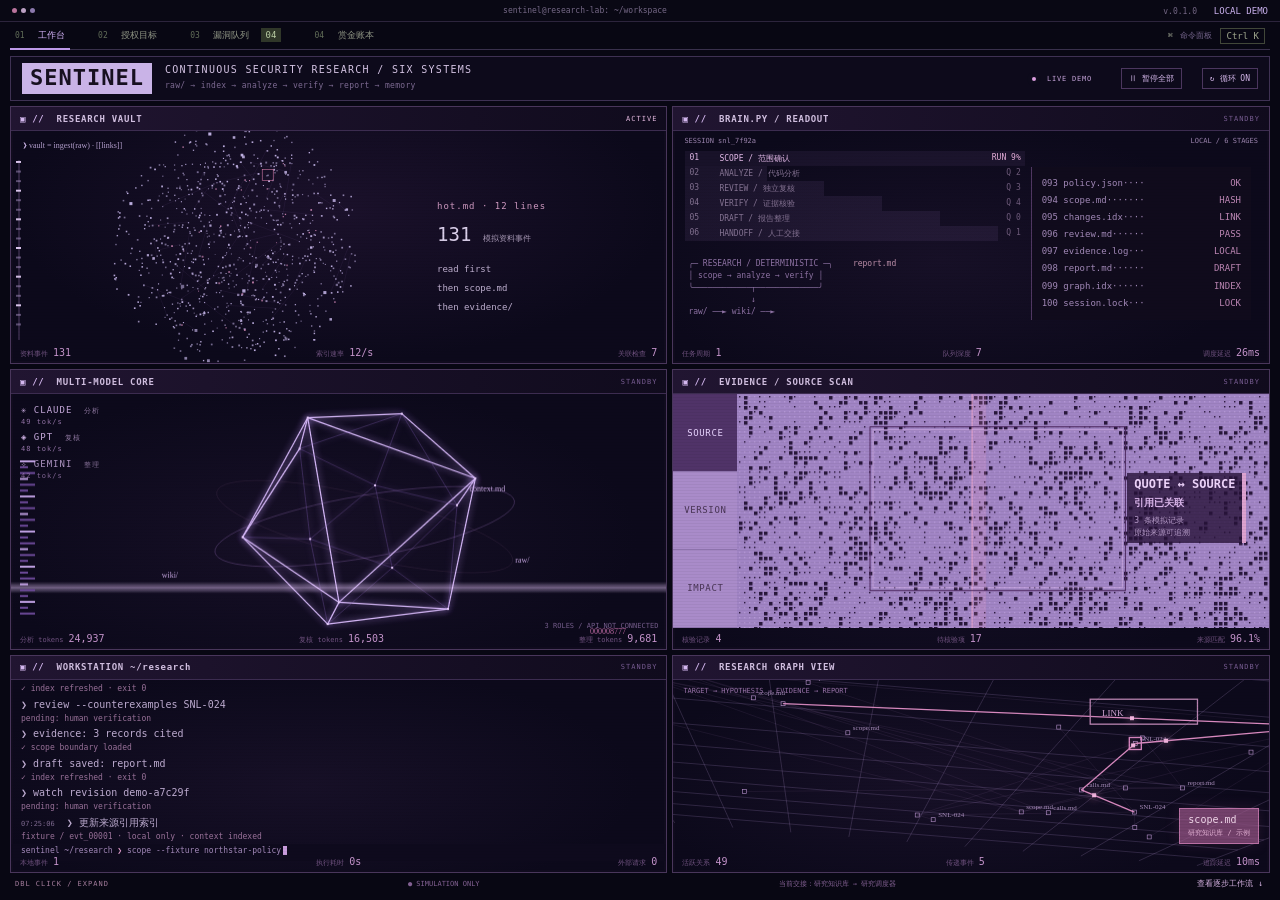
==== index.html @ 07c40bb2 "Rebuild terminal as a compact full-screen six-window reference composition" ====
<!doctype html>
<html lang="zh-CN">
<head><meta charset="UTF-8"><meta name="viewport" content="width=device-width,initial-scale=1"><meta name="theme-color" content="#151613"><title>SENTINEL / 安全研究终端</title><link rel="stylesheet" href="style.css"><link rel="stylesheet" href="workflow.css"><link rel="stylesheet" href="modules.css"><link rel="stylesheet" href="live.css"><link rel="stylesheet" href="pro.css"></head>
<body>
<header class="windowbar"><div class="windowdots"><i></i><i></i><i></i></div><span>sentinel@research-lab: ~/workspace</span><span class="version">v.0.1.0 <b>LOCAL DEMO</b></span></header>
<div class="shell">
<header class="brandbar"><a class="brand" href="#overview"><svg viewBox="0 0 32 36" aria-hidden="true"><path d="M16 2 29 8v10c0 8-13 16-13 16S3 26 3 18V8Z"/><path d="m10 18 4 4 8-10"/></svg>SENTINEL<span>/</span><small>SECURITY RESEARCH TERMINAL</small></a><div class="topstatus"><span class="dot"></span> SYSTEM NOMINAL <span class="muted">/</span> <time id="clock">00:00:00 UTC</time></div></header>
<nav class="nav"><div class="navlinks"><button class="active" data-view="overview"><span>01</span> 工作台</button><button data-view="targets"><span>02</span> 授权目标</button><button data-view="findings"><span>03</span> 漏洞队列 <b>04</b></button><button data-view="bounties"><span>04</span> 赏金账本</button></div><button id="commandToggle" class="shortcut">⌘ <span>命令面板</span> <kbd>Ctrl K</kbd></button></nav>
<main>
<section class="intro"><div><div class="eyebrow"><span class="dot"></span> AUTONOMOUS RESEARCH / HUMAN VERIFIED</div><h1 id="viewTitle">让每一次发现，<span>都有证据。</span><span class="cursor">▍</span></h1><p id="viewSubtitle">多模型并行研究 · 持续监测授权资产 · 从安全线索到有效报告</p></div><button class="primary" id="newTask">＋ 新建研究任务</button></section>
<div class="demoline"><span>◈ SANDBOX</span> 当前为交互演示 · 所有目标、漏洞、模型连接及收益均为模拟数据<span class="right">NO LIVE SCANNING</span></div>
<section class="stats"><article><label>授权监测目标 <span>↗</span></label><div>06<small> TARGETS</small></div><p><i class="dot"></i> 4 个研究中 / 2 个待处理</p></article><article><label>模型协作节点 <span>⌘</span></label><div>03<small> AGENTS</small></div><p>分析 → 独立复核 → 证据整理</p></article><article><label>待复核线索 <span>⌕</span></label><div id="findingStat">04<small> FINDINGS</small></div><p><span class="amber">02 高优先级</span> / 待人工验证</p></article><article><label>演示账本 · 已到账 <span>＄</span></label><div>$8,450<small> USD</small></div><p>模拟数据 / 非收益承诺</p></article></section>
<div id="overviewView">
<section class="workspace">
<article class="terminal panel"><div class="panelhead"><h2><span class="dot"></span> 研究事件流 <small>RESEARCH STREAM</small></h2><div class="tools"><button id="clearLog" title="清空日志">清空</button><button id="pauseLog" aria-pressed="false">Ⅱ 暂停</button></div></div>
<div class="terminalmeta"><span>session <b>snl_7f92a</b></span><span id="streamState">● LIVE SIMULATION</span><span class="terminalcount">6 targets / 3 agents</span></div>
<div class="logs" id="logs" role="log" aria-live="off" aria-label="模拟研究日志"></div>
<form id="commandForm" class="commandline"><label for="command"><span>sentinel</span> ~/research <b>❯</b></label><input id="command" autocomplete="off" spellcheck="false" placeholder="输入 help 查看命令…"><button aria-label="执行命令">↵</button></form>
<div class="terminalfooter"><span><i class="dot"></i> SANDBOX CONNECTED</span><span id="eventCount">0 events</span><span>utf-8</span><span>bash</span></div></article>
<aside class="notes"><div class="asideheading">MARGIN NOTES <span>模型协作 / 旁注</span></div>
<article class="agent mint"><div class="agenthead"><span>01 / ANALYST</span><span class="badge">DEMO</span></div><h3><i class="agenticon">✳</i> Claude <small>代码分析</small></h3><p>梳理代码变更与调用关系，为每条研究假设关联具体证据。</p><div class="agenttask"><span class="dot"></span> reviewing / custody-service</div><div class="progress"><i style="width:72%"></i></div><footer><span>上下文 24.8k</span><span>72%</span></footer></article>
<article class="agent violet"><div class="agenthead"><span>02 / REVIEWER</span><span class="badge">DEMO</span></div><h3><i class="agenticon">◈</i> GPT <small>独立复核</small></h3><p>检查假设中的反例、必要前提和权限边界，筛除不成立的线索。</p><div class="agenttask">↳ verifying / SNL-024</div><div class="progress"><i style="width:46%"></i></div><footer><span>独立审阅中</span><span>46%</span></footer></article>
<article class="agent ambercard"><div class="agenthead"><span>03 / EVIDENCE</span><span class="badge">DEMO</span></div><h3><i class="agenticon">✧</i> Gemini <small>证据整理</small></h3><p>核对引用与复现记录，整理报告草稿，等待研究员确认。</p><div class="agenttask">↳ drafting / SNL-021</div><div class="progress"><i style="width:89%"></i></div><footer><span>3 条证据已关联</span><span>89%</span></footer></article>
<div class="human"><span>◎</span><div>最后一环，交给人。<p>人工确认影响与复现后，再提交报告。</p></div></div></aside></section>
<section class="panel findingspanel"><div class="panelhead"><h2><span class="square"></span> 待复核线索 <small>FINDINGS QUEUE</small></h2><button class="textbutton" id="allFindings">查看全部 ↗</button></div><div class="tablewrap" id="overviewTable"></div></section>
</div>
<section id="targetsView" class="alternate" hidden><div class="sectionheading"><h2>授权目标清单</h2><span>示例资产 · .example 保留域名</span></div><div class="targetgrid" id="targetGrid"></div></section>
<section id="findingsView" class="alternate panel" hidden><div class="panelhead"><h2>漏洞复核队列</h2><div class="filters"><button class="selected" data-filter="all">全部</button><button data-filter="HIGH">高优先级</button><button data-filter="MEDIUM">中优先级</button></div></div><div class="tablewrap" id="fullTable"></div></section>
<section id="bountiesView" class="alternate panel" hidden><div class="panelhead"><h2>赏金账本 <small>SIMULATED LEDGER</small></h2><button id="exportLedger">↓ 导出 CSV</button></div><div class="ledgerintro"><span class="muted">演示已到账</span><strong>$8,450.00 <small>USD</small></strong><p>展示报告到结算的跟踪流程，金额均为模拟。</p></div><div class="tablewrap"><table><thead><tr><th>报告</th><th>示例项目</th><th>状态</th><th>模拟金额</th><th>日期</th></tr></thead><tbody><tr><td>SNL-018</td><td>Northstar Exchange</td><td class="minttext">已到账</td><td>$5,000</td><td>2026-10-28</td></tr><tr><td>SNL-015</td><td>Orbit Custody</td><td class="minttext">已到账</td><td>$3,000</td><td>2026-10-24</td></tr><tr><td>SNL-009</td><td>Helix Markets</td><td class="minttext">已到账</td><td>$450</td><td>2026-10-18</td></tr><tr><td>SNL-021</td><td>Northstar Exchange</td><td class="amber">等待审核</td><td>未定</td><td>2026-11-02</td></tr></tbody></table></div></section>
<footer class="pagefooter"><span>SENTINEL <b>/</b> RESEARCH BEFORE REPORT.</span><span>证据驱动 · 授权优先 · 人工复核 <span class="minttext">■</span></span></footer>
</main></div>
<dialog id="taskDialog"><form id="taskForm"><div class="dialoghead"><span>＋ NEW RESEARCH SESSION</span><button type="button" data-close="taskDialog" aria-label="关闭">×</button></div><h2>新建研究任务<span class="minttext">_</span></h2><p>创建一条本地模拟研究任务。</p><label>任务名称<input name="taskName" required maxlength="80" placeholder="例如：新版本代码变更复核"></label><label>示例授权目标<select name="target"><option>Northstar / api.northstar.example</option><option>Orbit / custody.orbit.example</option><option>Helix / sdk.helix.example</option></select></label><fieldset><legend>协作节点</legend><label><input type="checkbox" checked disabled> Claude / 分析</label><label><input type="checkbox" checked disabled> GPT / 复核</label><label><input type="checkbox" checked disabled> Gemini / 证据</label></fieldset><button class="primary" type="submit">创建演示任务 →</button></form></dialog>
<dialog id="detailDialog"><div class="dialoghead"><span id="detailId"></span><button data-close="detailDialog" aria-label="关闭">×</button></div><div id="detailContent"></div><div class="dialogactions"><button id="exportReport">↓ 导出报告草稿</button><button id="reviewFinding" class="primary">标记已复核</button></div></dialog>
<dialog id="palette"><div class="dialoghead"><span>COMMAND PALETTE</span><button data-close="palette" aria-label="关闭">×</button></div><h2>下一步做什么？</h2><button data-action="task">＋ 新建模拟研究任务 <kbd>N</kbd></button><button data-action="targets">⌕ 查看授权目标</button><button data-action="findings">◈ 打开漏洞队列</button><button data-action="pause">Ⅱ 暂停 / 继续事件流</button><button data-action="export">↓ 导出演示日志</button></dialog>
<div id="toast" role="status"></div><script src="app.js"></script><script src="workflow.js"></script><script src="modules.js"></script><script src="live.js"></script><script src="pro.js"></script>
</body></html>
---- style.css ----
:root{--bg:#151613;--panel:#191a17;--line:#34372f;--muted:#818778;--text:#d5d8c9;--green:#9fddba;--violet:#b9aceb;--amber:#d7bd75;--red:#dd8e91}*{box-sizing:border-box}body{margin:0;background:var(--bg);color:var(--text);font:12px Consolas,'Cascadia Code','Microsoft YaHei',monospace}button,input,select{font:inherit}button,a,input,select{ -webkit-tap-highlight-color:transparent}button{color:inherit;background:transparent;border:1px solid var(--line);cursor:pointer;padding:7px 12px;transition:background .16s,border-color .16s}button:hover{background:#2b3027;border-color:#75836e}button:focus-visible,a:focus-visible,input:focus-visible,select:focus-visible{outline:2px solid var(--green);outline-offset:3px}button:disabled{cursor:default;opacity:.5}a{color:inherit;text-decoration:none}.windowbar{height:32px;border-bottom:1px solid #34332c;background:#1e1d19;display:flex;align-items:center;justify-content:space-between;padding:0 20px;color:#96998b;font-size:10px}.windowdots{display:flex;gap:6px;width:140px}.windowdots i{width:8px;height:8px;border-radius:50%;background:#cf8474}.windowdots i:nth-child(2){background:#c7b778}.windowdots i:nth-child(3){background:#98bc8c}.version{width:200px;text-align:right}.version b{font-size:9px;margin-left:12px;color:var(--green);font-weight:400}.shell{max-width:1550px;margin:auto;padding:0 38px}.brandbar{height:87px;display:flex;justify-content:space-between;align-items:center}.brand{display:flex;align-items:center;gap:11px;font-size:23px;letter-spacing:2px;font-weight:600}.brand svg{width:27px;height:31px;fill:none;stroke:var(--green);stroke-width:1.6}.brand>span{font-weight:400;color:#555e4e;margin:0 4px}.brand small{font-size:9px;letter-spacing:1.4px;font-weight:400;color:var(--muted)}.topstatus{display:flex;align-items:center;gap:9px;font-size:10px;color:#abb59e}.muted{color:var(--muted)}.dot{display:inline-block;width:5px;height:5px;border-radius:50%;background:var(--green);flex-shrink:0;box-shadow:0 0 7px #9fddba25}.nav{height:49px;border-top:1px solid var(--line);border-bottom:1px solid var(--line);display:flex;justify-content:space-between}.navlinks{display:flex;gap:26px}.nav button{border:0;padding:0 5px;font-size:11px;color:#919786;position:relative}.nav button.active{color:var(--green)}.nav button.active:after{content:'';position:absolute;height:2px;background:var(--green);bottom:-1px;left:0;right:0}.nav button span:first-child{font-size:10px;margin-right:8px;color:#626e59}.nav button b{font-size:9px;background:#303729;padding:2px 5px;margin-left:6px;font-weight:400;color:#bbcfa5}.shortcut{display:flex;align-items:center;gap:8px}.shortcut span{color:var(--muted)!important;margin:0!important}kbd{border:1px solid #414739;font-size:9px;padding:2px 5px;color:#a0a88e;font-weight:400}main{padding-top:30px}.intro{display:flex;align-items:center;justify-content:space-between;gap:20px;padding-bottom:26px}.eyebrow{color:#929e83;font-size:9px;letter-spacing:1.7px;display:flex;align-items:center;gap:7px}h1{font-family:'Microsoft YaHei','Segoe UI',sans-serif;font-size:29px;letter-spacing:1px;line-height:1.4;margin:13px 0 10px;font-weight:500}h1>span:not(.cursor){color:var(--green)}.cursor{font:26px monospace;color:var(--green);margin-left:7px;animation:blink 1.4s step-end infinite}.intro p{font-size:11px;color:#969c8b;margin:0;letter-spacing:.4px}.primary{background:var(--green);border-color:var(--green);color:#16291d;font-weight:600;padding:10px 15px}.primary:hover{background:#c1f2d1;border-color:#c1f2d1}.demoline{border:1px solid #383d30;background:#1c2019;color:#909981;padding:9px 12px;font-size:10px;display:flex;gap:13px;align-items:center}.demoline>span:first-child{color:var(--green);font-size:9px;white-space:nowrap}.right{margin-left:auto;color:#65735d;font-size:9px}.stats{display:grid;grid-template-columns:repeat(4,1fr);border:1px solid var(--line);margin:18px 0 23px}.stats article{padding:17px 21px;border-right:1px solid var(--line)}.stats article:last-child{border-right:0}.stats label{color:#a0a690;font-size:11px;display:flex;justify-content:space-between}.stats label span{color:#67745b}.stats article>div{font-size:31px;font-weight:400;margin:13px 0 9px;letter-spacing:-1.2px}.stats small{font-size:9px;color:#7e8a70;letter-spacing:1px;margin-left:6px}.stats p{margin:0;font-size:9px;color:#838b77}.stats .dot{width:4px;height:4px;margin-right:5px}.amber{color:var(--amber)}.workspace{display:grid;grid-template-columns:minmax(0,1fr) 300px;gap:22px;align-items:stretch}.panel{border:1px solid var(--line);background:var(--panel)}.panelhead{min-height:44px;border-bottom:1px solid var(--line);display:flex;align-items:center;justify-content:space-between;padding:0 16px;gap:10px}.panelhead h2{font-size:11px;font-weight:500;margin:0;display:flex;align-items:center;gap:9px}.panelhead h2 small{font-size:9px;color:#747e69;margin-left:8px;font-weight:400;letter-spacing:.8px}.tools{display:flex;gap:7px}.tools button,.textbutton{font-size:9px;padding:4px 7px;color:#a0a88f}.terminal{display:flex;flex-direction:column;min-width:0;background:#171814}.terminalmeta{padding:10px 16px;color:#68765e;font-size:9px;border-bottom:1px dashed #30372b;display:flex;gap:18px}.terminalmeta b{font-weight:400;color:#a3af94}#streamState{color:var(--green)}.terminalcount{margin-left:auto}.logs{height:467px;overflow:auto;padding:15px 17px;scrollbar-width:thin;scrollbar-color:#47543c transparent;flex:1;min-height:350px;max-height:520px;font-size:10px;line-height:1.85}.logline{display:grid;grid-template-columns:62px 65px 1fr;gap:10px;margin-bottom:8px;animation:appear .3s ease}.logtime{color:#616c56;font-size:9px}.logtag{color:#9fa991;font-size:9px}.logmessage{overflow-wrap:anywhere;color:#b1b9a3}.logline.success .logtag,.logline.success strong{color:var(--green)}.logline.review .logtag{color:var(--violet)}.logline.warn .logtag,.logline.warn strong{color:var(--amber)}.logline.system .logtag{color:#7aa89a}.logline strong{font-weight:400;color:#d7dfc9}.logblock{padding:9px 12px;border-left:2px solid var(--green);background:#9fddba09;color:#bdd5b7;margin-top:5px}.logline.review .logblock{border-color:var(--violet);background:#b9aceb09;color:#c1b8dc}.logline.warn .logblock{border-color:var(--amber);background:#d7bd7509;color:#cfbf91}.logline code{color:var(--green);background:#293123;padding:1px 4px;font-size:10px}.commandline{display:flex;gap:10px;align-items:center;border-top:1px solid var(--line);padding:12px 16px;font-size:10px}.commandline label{white-space:nowrap;color:#849173}.commandline label span{color:var(--green)}.commandline label b{margin-left:7px;color:var(--green)}.commandline input{flex:1;min-width:50px;border:0;background:transparent;color:var(--text);outline:none;padding:3px 0;font-size:10px}.commandline input::placeholder{color:#636e58}.commandline button{padding:1px 5px;border:0;color:var(--green)}.terminalfooter{padding:7px 13px;background:#23271e;color:#818d72;display:flex;gap:16px;font-size:8px;letter-spacing:.4px}.terminalfooter>span:first-child{margin-right:auto}.terminalfooter .dot{width:4px;height:4px;margin-right:4px}.notes{display:flex;flex-direction:column;gap:12px}.asideheading{color:#969f87;font-size:9px;letter-spacing:1px;display:flex;justify-content:space-between;padding:1px 0 2px}.asideheading span{color:#616e55;letter-spacing:0;font-size:9px}.agent{border:1px solid #455b49;background:#1c251e;padding:12px 14px;position:relative}.agent:before{content:'';position:absolute;left:-6px;top:18px;border-left:1px solid currentColor;border-bottom:1px solid currentColor;width:9px;height:9px;transform:rotate(45deg);background:inherit}.mint{color:var(--green)}.violet{color:var(--violet);border-color:#534c69;background:#221f2b}.ambercard{color:var(--amber);border-color:#5c533b;background:#27241b}.agenthead{display:flex;justify-content:space-between;font-size:8px;letter-spacing:.8px}.badge{border:1px solid currentColor;border-radius:9px;padding:0px 5px;font-size:7px;opacity:.7}.agent h3{font-size:15px;font-weight:500;margin:10px 0;display:flex;align-items:center;gap:8px}.agent h3 small{margin-left:auto;font-size:10px;font-weight:400;opacity:.7}.agenticon{font-style:normal;font-size:20px;line-height:16px}.agent p{font-size:10px;line-height:1.8;margin:0 0 11px;color:#9da993}.violet p{color:#a69eb8}.ambercard p{color:#aca185}.agenttask{font-size:8px;display:flex;align-items:center;gap:6px}.progress{height:3px;background:#ffffff0c;margin:10px 0 6px}.progress i{height:3px;display:block;background:currentColor;transition:width 1s}.agent footer{display:flex;justify-content:space-between;font-size:8px;opacity:.65}.human{display:flex;gap:10px;color:#a0a88f;padding:1px 4px;font-size:10px;align-items:flex-start;margin-top:auto}.human>span{font-size:22px;color:var(--green)}.human p{font-size:9px;color:#737f66;margin:5px 0 0}.findingspanel{margin-top:22px}.square{height:6px;width:6px;background:var(--amber)}.tablewrap{overflow-x:auto}table{width:100%;border-collapse:collapse;text-align:left;white-space:nowrap}th{color:#79856b;font-size:9px;font-weight:400;letter-spacing:.8px;background:#1c1f18;padding:11px 16px}td{border-top:1px solid #2b3025;padding:13px 16px;font-size:10px;color:#b1b9a2}tbody tr:hover{background:#a4c38d05}.findinglink{border:0;padding:0;color:#c8d0bb;text-align:left}.findinglink:hover{background:none;color:var(--green);border:0}.severity{font-size:8px;padding:3px 6px;border:1px solid #735047;color:#dfac8c;background:#33261e}.severity.MEDIUM{border-color:#625b3d;color:var(--amber);background:#2e2a1d}.state{font-size:9px;color:var(--violet)}.minttext{color:var(--green)}.arrowbutton{border:0;color:#9bac89;font-size:15px;padding:0 4px}.pagefooter{display:flex;justify-content:space-between;font-size:8px;color:#65715a;padding:23px 0;letter-spacing:.8px}.pagefooter b{color:var(--green);margin:0 8px;font-weight:400}.pagefooter>span:last-child{letter-spacing:.5px}.pagefooter .minttext{margin-left:10px}.alternate{min-height:570px}.sectionheading{display:flex;justify-content:space-between;align-items:center;padding:0 0 20px}.sectionheading h2{font-size:15px;font-weight:500}.sectionheading span{color:var(--muted);font-size:10px}.targetgrid{display:grid;grid-template-columns:repeat(3,1fr);gap:18px}.targetcard{border:1px solid var(--line);background:var(--panel);padding:20px}.targetcard h3{font-size:15px;font-weight:500;margin:17px 0 8px}.targetcard p{color:var(--muted);font-size:10px;line-height:1.8}.targetcard .targettop{display:flex;justify-content:space-between;color:var(--green);font-size:9px}.targetcard button{margin-top:12px;width:100%;font-size:10px}.filters{display:flex;gap:6px}.filters button{font-size:9px;padding:5px 8px}.filters .selected{color:var(--green);border-color:#6c9e76;background:#9fddba0b}.ledgerintro{padding:30px 25px}.ledgerintro strong{display:block;font-size:42px;margin:12px 0;color:var(--green);font-weight:400}.ledgerintro small{font-size:12px;color:var(--muted)}.ledgerintro p{color:var(--muted);font-size:10px}dialog{width:min(560px,calc(100vw - 32px));padding:25px;background:#1d2019;color:var(--text);border:1px solid #617052;box-shadow:0 20px 100px #0008;max-height:85vh;overflow:auto}dialog::backdrop{background:#090c09b8;backdrop-filter:blur(5px)}.dialoghead{display:flex;justify-content:space-between;align-items:center;color:var(--green);font-size:10px;letter-spacing:1px}.dialoghead button{padding:0 7px;border:0;font-size:24px;line-height:24px}dialog h2{font-size:21px;font-weight:500;margin:22px 0 10px}dialog p{color:#9da78f;font-size:11px;line-height:1.9}dialog label{display:block;font-size:11px;color:#a4b197;margin:20px 0}dialog input:not([type=checkbox]),dialog select{display:block;width:100%;background:#141810;border:1px solid #444f39;color:var(--text);padding:11px;margin-top:8px}dialog fieldset{border:1px solid var(--line);margin:20px 0;padding:10px 14px}dialog legend{color:var(--muted);font-size:10px}dialog fieldset label{display:inline-flex;gap:5px;margin:8px 12px 8px 0;font-size:9px}dialog form>.primary{width:100%;margin-top:8px}.dialogactions{display:flex;justify-content:space-between;gap:12px;border-top:1px solid var(--line);padding-top:20px;margin-top:22px}.dialogactions button{font-size:11px}.detailmeta{display:flex;gap:10px;align-items:center;margin-top:18px}.detailsection{border-top:1px dashed var(--line);padding-top:14px;margin-top:18px}.detailsection h3{font-size:11px;color:var(--green);font-weight:500}.detailsection code{display:block;background:#11160f;padding:12px;font-size:10px;color:#a7bb98;overflow-wrap:anywhere;line-height:1.9}.detailsection ul{padding-left:18px;color:#a5ae99;line-height:2;font-size:11px}#palette>button{display:flex;justify-content:space-between;width:100%;text-align:left;margin-top:9px;padding:12px}#toast{position:fixed;bottom:25px;left:50%;transform:translate(-50%,15px);background:#2d3e2c;border:1px solid #7ca879;color:#d6ecd0;padding:13px 22px;font-size:11px;opacity:0;pointer-events:none;transition:.2s;z-index:100;max-width:90vw}#toast.show{opacity:1;transform:translate(-50%,0)}[hidden]{display:none!important}@keyframes blink{50%{opacity:0}}@keyframes appear{from{opacity:0;transform:translateY(5px)}to{opacity:1;transform:translateY(0)}}@media(min-width:1500px){.logs{height:490px;font-size:11px}.agent p{font-size:11px}}@media(max-width:1100px){.shell{padding:0 23px}.brand small{display:none}.workspace{grid-template-columns:minmax(0,1fr) 260px;gap:15px}.stats article{padding:15px}.topstatus{font-size:9px}.terminalmeta{gap:8px}.terminalcount{display:none}.logline{grid-template-columns:53px 55px 1fr;gap:6px}.logs{padding:12px}.navlinks{gap:16px}}@media(max-width:780px){.shell{padding:0 15px}.windowbar{padding:0 15px}.windowdots{width:50px}.version{width:auto}.version b{display:none}.brandbar{height:72px}.brand{font-size:20px}.topstatus{font-size:0;gap:5px}.topstatus time{font-size:9px}.topstatus>.muted{display:none}.navlinks{gap:12px;flex:1;justify-content:space-between}.nav button{font-size:10px}.nav button span:first-child{display:none}.shortcut{display:none!important}main{padding-top:23px}h1{font-size:24px}.intro{align-items:flex-start;flex-direction:column;gap:17px}.intro .primary{font-size:10px}.intro p{font-size:10px;line-height:1.9}.eyebrow{font-size:8px;letter-spacing:1px}.demoline{line-height:1.8;align-items:flex-start;font-size:9px}.demoline .right{display:none}.stats{grid-template-columns:repeat(2,1fr);margin:15px 0 18px}.stats article:nth-child(2){border-right:0}.stats article:nth-child(-n+2){border-bottom:1px solid var(--line)}.stats article>div{font-size:27px}.workspace{grid-template-columns:1fr}.logs{height:430px;max-height:430px;min-height:0}.notes{display:grid;grid-template-columns:1fr;gap:12px}.asideheading{margin-top:7px}.agent:before{display:none}.agent{padding:14px}.agent h3{margin:8px 0}.agent p{margin-bottom:8px}.human{margin:5px 0}.panelhead{padding:0 12px}.panelhead h2 small{font-size:8px;margin-left:0}.pagefooter{gap:20px;line-height:1.8}.pagefooter>span:last-child{max-width:140px;text-align:right}.targetgrid{grid-template-columns:1fr}.sectionheading{align-items:flex-start;flex-direction:column}.logline{grid-template-columns:50px 51px 1fr;font-size:9px}.logtime,.logtag{font-size:8px}.commandline{padding:10px;font-size:9px;gap:5px}.commandline input{font-size:9px}.terminalfooter{gap:8px}.terminalfooter>span:last-child{display:none}.alternate{min-height:450px}}@media(prefers-reduced-motion:reduce){*,*:before,*:after{animation:none!important;transition:none!important}}
---- workflow.css ----
.workspace{grid-template-columns:minmax(0,1fr) 330px;gap:0 22px}.workflowbar,.workflowsteps{grid-column:1/-1}.workflowbar{display:flex;justify-content:space-between;align-items:center;padding:13px 15px;border:1px solid var(--line);background:#1d2019}.workflowlabel{display:flex;align-items:center;gap:8px;color:var(--green);font-size:10px;letter-spacing:1px}.workflowlabel>span:last-child{color:var(--muted);font-size:9px;letter-spacing:0;margin-left:10px}.workflowcontrols{display:flex;gap:8px;align-items:center}.workflowcontrols button{font-size:9px;padding:5px 9px}.workflowcontrols label{display:flex;align-items:center;gap:7px;color:var(--muted);font-size:9px}.workflowcontrols select{background:#151a12;border:1px solid #48523d;color:var(--green);padding:4px;font-size:10px}.workflowsteps{display:grid;grid-template-columns:repeat(6,1fr);margin:0 0 18px;border:1px solid var(--line);border-top:0}.workflowsteps button{position:relative;border:0;border-right:1px solid var(--line);padding:14px 10px;color:#78836a;font-size:10px;text-align:left}.workflowsteps button:last-child{border:0}.workflowsteps button span{font-size:9px;margin-right:10px;color:#59654d}.workflowsteps button.current{background:#9fddba09;color:var(--green)}.workflowsteps button.current span,.workflowsteps button.complete span{color:var(--green)}.workflowsteps button.current:after{content:'';position:absolute;bottom:-1px;left:0;right:0;height:2px;background:var(--green)}.workflowsteps button.complete i:after{content:'✓';margin-left:8px;font-style:normal;color:var(--green)}.logs{height:540px;min-height:540px;max-height:540px;flex:none;padding:0 19px 22px;overflow-y:auto;scroll-behavior:smooth}.documenthead{padding:13px 0;border-bottom:1px dashed #34412c;display:flex;justify-content:space-between;gap:10px;font-size:9px;color:#829771}.documenthead>span:first-child{color:#b8c6a8;overflow-wrap:anywhere}.documentintro{padding:23px 0 17px}.documentkicker{font-size:8px;color:#81996f;letter-spacing:1.3px}.documentintro h3{font-size:19px;font-weight:500;color:#d5dfc8;margin:9px 0}.documentintro p{color:#8b9d7d;font-size:10px;margin:0;line-height:1.9}.flow-document{padding-top:8px;color:var(--green)}.flow-document.violet{color:var(--violet);background:none}.flow-document.ambercard{color:var(--amber);background:none}.source-line{display:flex;gap:13px;position:relative;min-height:24px;padding:3px 10px 3px 0;line-height:1.8;font-size:11px;border-left:2px solid transparent;animation:appear .2s ease}.line-number{color:#59654d;font-size:9px;min-width:22px;text-align:right;padding-right:3px;user-select:none}.line-content{white-space:pre-wrap;overflow-wrap:anywhere;color:#afbda0}.source-line.annotated{background:#9fddba11;border-left-color:var(--green)}.source-line.annotated .line-content{color:#c5e5c5}.violet .source-line.annotated{background:#b9aceb15;border-left-color:var(--violet)}.violet .source-line.annotated .line-content{color:#cfc7ec}.ambercard .source-line.annotated{background:#d7bd7514;border-left-color:var(--amber)}.ambercard .source-line.annotated .line-content{color:#dfcf9e}.annotation-index{border:1px solid currentColor;border-radius:3px;align-self:flex-start;margin-left:auto;font-size:8px;padding:0 4px;opacity:.8}.typing-caret{display:inline-block;width:6px;height:12px;background:var(--green);vertical-align:middle;margin-left:2px;animation:blink .7s step-end infinite}.documentresult{opacity:0;transform:translateY(5px);transition:.4s;margin:20px 0 0 36px;color:var(--green);font-size:10px;padding:10px 0;border-top:1px dashed #3d5134}.documentresult.visible{opacity:1;transform:none}.notes{max-height:710px;overflow-y:auto;display:block;padding:0 1px 10px 7px;scrollbar-width:thin;scrollbar-color:#47543c transparent;scroll-behavior:smooth}.asideheading{position:sticky;top:0;z-index:2;background:var(--bg);padding:2px 0 12px}.flow-note{margin:0 0 13px;animation:noteReveal .55s ease;transition:opacity .3s,border-color .3s}.flow-note:not(.current-note){opacity:.58}.flow-note:not(.current-note) .progress{display:none}.flow-note.current-note{box-shadow:0 0 24px #0002}.flow-note .agenttask{font-size:9px;line-height:1.8}.flow-note .progress{margin-bottom:0}.playbackfooter{display:flex;gap:13px;align-items:center;padding:12px 15px;border-top:1px solid var(--line);font-size:8px;color:#93a980;background:#1b2116}.playbackfooter>span:first-child{white-space:nowrap;min-width:90px;color:var(--green)}.playbackfooter input{flex:1;min-width:30px;height:3px;accent-color:var(--green);cursor:pointer}.playbackfooter>span{white-space:nowrap}#flowState{color:var(--green);font-size:8px;width:60px;text-align:right}.workflow-focus .windowbar,.workflow-focus .brandbar,.workflow-focus .nav,.workflow-focus .intro,.workflow-focus .demoline,.workflow-focus .stats,.workflow-focus .findingspanel,.workflow-focus .pagefooter{display:none}.workflow-focus main{padding:18px 0}.workflow-focus .shell{max-width:1750px;padding:0 22px}.workflow-focus .logs{height:calc(100vh - 285px);min-height:420px;max-height:none}.workflow-focus .notes{max-height:calc(100vh - 150px)}@keyframes noteReveal{from{opacity:0;transform:translate(12px,8px)}to{opacity:1;transform:translate(0,0)}}@media(max-width:1100px){.workspace{grid-template-columns:minmax(0,1fr) 280px;gap:0 15px}.source-line{font-size:10px}.workflowsteps button{font-size:9px}.workflowsteps button span{margin-right:6px}}@media(max-width:780px){.workspace{grid-template-columns:1fr}.workflowbar{align-items:flex-start;gap:12px;flex-direction:column}.workflowlabel>span:last-child{margin-left:0}.workflowcontrols{width:100%;justify-content:flex-end}.workflowcontrols label{margin-right:auto}.workflowsteps{grid-template-columns:repeat(3,1fr)}.workflowsteps button{padding:12px 9px}.workflowsteps button:nth-child(-n+3){border-bottom:1px solid var(--line)}.workflowsteps button:nth-child(3){border-right:0}.logs{height:490px;min-height:490px;max-height:490px;padding:0 10px 15px}.source-line{font-size:9px;gap:6px;min-height:25px}.line-number{min-width:18px}.documentintro h3{font-size:17px}.documenthead{font-size:8px}.documenthead>span:last-child{white-space:nowrap}.playbackfooter{gap:7px;padding:12px 9px}.playbackfooter>span:first-child{min-width:74px}.playbackfooter #flowState{display:none}.notes{margin-top:15px;max-height:330px;padding-left:6px}.flow-note{padding:12px}.workflow-focus .logs{height:480px;min-height:480px}.workflow-focus .notes{max-height:300px}.workflow-focus .shell{padding:0 12px}.workflow-focus main{padding-top:12px}}@media(prefers-reduced-motion:reduce){.flow-note,.source-line{animation:none}.notes,.logs{scroll-behavior:auto}.documentresult{transition:none}}
---- modules.css ----
.sixstation{margin-bottom:27px;border:1px solid #4b405e;background:#13101c}.stationmast{padding:18px 20px;display:flex;justify-content:space-between;align-items:center;border-bottom:1px solid #3e354f;gap:15px}.stationmast>div{display:flex;gap:20px;align-items:center}.stationwordmark{font-size:25px;font-weight:600;background:#d1bcef;color:#211a2e;padding:8px 12px;white-space:nowrap;letter-spacing:-1px}.stationmast h2{font-size:16px;font-weight:500;margin:0 0 6px;color:#dbcbed}.stationmast p{font-size:9px;color:#a292b5;margin:0;line-height:1.8}.stationbadge{font-size:8px;color:#c194bf;white-space:nowrap}.stationlegend{display:flex;gap:20px;align-items:center;padding:9px 15px;font-size:9px;color:#9c8bac;border-bottom:1px solid #3e354f}.stationlegend>span:first-child{color:#c2afd6;white-space:nowrap}.stationlegend .dot{background:#c5a9e3;margin-right:5px}.stationlegend button{margin-left:auto;border-color:#4e405e;color:#d0b4e9;font-size:9px;padding:5px 9px}.stationgrid{display:grid;grid-template-columns:1fr 1fr;gap:1px;background:#443650}.stationpanel{background:#15111f;min-width:0;position:relative}.stationpanel.moduleactive{background:#1b1427}.stationpanel.moduleactive:before{content:'';position:absolute;inset:0;pointer-events:none;border:1px solid #bc8ed7;z-index:1;box-shadow:inset 0 0 25px #c695e509}.stationpanel>header{height:35px;padding:0 13px;display:flex;align-items:center;justify-content:space-between;border-bottom:1px solid #30273e}.stationpanel h3{font-size:9px;font-weight:400;letter-spacing:.6px;color:#c6b5d9;margin:0}.stationpanel h3 span{color:#887296;margin-right:6px}.modulestatus{font-size:7px;color:#7f6c92}.moduleactive .modulestatus{color:#e4b6ec}.modulevisual{height:215px;position:relative;overflow:hidden}.modulevisual canvas{width:100%;height:100%;display:block}.stationpanel>footer{display:flex;align-items:center;justify-content:space-between;gap:10px;padding:10px 13px;border-top:1px solid #30273e;min-height:54px}.stationpanel>footer>div{display:flex;flex-direction:column;gap:5px}.stationpanel>footer strong{font-size:11px;font-weight:500;color:#d0bfe1}.stationpanel>footer span{font-size:9px;color:#9683a9}.stationpanel>footer button{font-size:8px;white-space:nowrap;border-color:#554064;color:#c3a8d8;padding:6px 8px}.visualoverlay{position:absolute;right:16px;top:52px;width:145px;background:#15111fbb;padding:12px}.visualoverlay>span{font-size:8px;color:#b388b7}.visualoverlay strong{display:block;font-size:29px;color:#e0c9f2;margin:11px 0;font-weight:400}.visualoverlay small{font-size:9px;color:#a899b6}.visualoverlay p{font-size:8px;line-height:1.8;color:#a08bb4;margin:0}.dispatchbar{display:flex;justify-content:space-between;padding:13px 17px;font-size:8px;color:#9b84ae}.dispatchrows{padding:0 17px}.dispatchrows>div{display:grid;grid-template-columns:30px 1fr 60px;gap:8px;padding:5px 0;border-bottom:1px solid #ffffff06;font-size:9px;color:#847292}.dispatchrows i{font-style:normal;font-size:8px;text-align:right;color:#715d7e}.dispatchrows .dispatchactive{color:#e5bbea;background:#b792db12}.dispatchactive i{color:#eab1dd}.dispatchrows .dispatchdone,.dispatchdone i{color:#aaa0be}.coremodels{position:absolute;top:15px;left:13px;display:flex;flex-direction:column;gap:9px;font-size:9px;color:#d0b2e6}.coremodels small{font-size:8px;color:#977fa9;margin-left:5px}.canvaslabel{position:absolute;bottom:10px;left:13px;font-size:7px;color:#9679a7}.evidencetabs{position:absolute;left:0;top:0;bottom:0;width:75px;display:flex;flex-direction:column;background:#b59bd0}.evidencetabs button{border:0;font-size:8px;color:#483454;padding:18px 3px}.evidencetabs .active{color:#ead8f4;background:#58456d}.evidencebody{margin-left:75px;height:100%;position:relative}.evidencesummary{position:absolute;right:20px;top:39px;padding:13px 15px;background:#22172fdf;border:1px solid #8c63a7;min-width:155px}.evidencesummary>span:first-child{font-size:8px;color:#c6a3df}.evidencesummary strong{display:block;font-size:16px;color:#e4bfef;margin:10px 0}.evidencesummary p{font-size:9px;line-height:1.9;color:#b69bc8;margin:0 0 10px}.evidenceflag{font-size:7px;color:#bb8eb2;border:1px solid #6e486c;padding:2px 4px}.workstationoutput{height:173px;overflow:auto;padding:12px 15px 0;scrollbar-width:thin;scrollbar-color:#4b365c transparent}.workstationoutput>div{font-size:9px;margin-bottom:8px;color:#bfadd2;animation:appear .3s ease}.workstationoutput p{margin:5px 0;color:#b67caa;font-size:8px}.workstationprompt{padding:8px 14px;font-size:8px;color:#a48abb;border-top:1px solid #2f233b;white-space:nowrap}.workstationprompt>span:first-child{color:#df9cca}.workstationprompt .typing-caret{height:9px;width:4px;background:#c89cdc}.graphbreadcrumb{position:absolute;left:12px;top:12px;font-size:7px;color:#ae91c5}.graphfocus{position:absolute;bottom:14px;right:14px;border:1px solid #c183b6;background:#7d476b;color:#f2d8eb;padding:7px 11px;font-size:10px}.graphfocus span{display:block;font-size:8px;margin-top:5px;color:#e4b2d5}.stationhandoff{display:flex;justify-content:space-between;align-items:center;padding:11px 14px;gap:15px;border-top:1px solid #43314f;color:#b397c9;font-size:8px}.stationhandoff>span:first-child{color:#a57d9d;white-space:nowrap}.stationhandoff button{border:0;font-size:9px;padding:2px;color:#d7b3e3}.moduleDialog{border-color:#9470a8;background:#1c1626}.moduleDialog .dialoghead,.moduleDialog .moduleRole{color:#d3afe7}.moduleReference{color:#9682a9;font-size:9px;padding:10px 0;border-bottom:1px solid #45324f}.moduleio{display:grid;grid-template-columns:115px 1fr;gap:16px 10px;margin:23px 0;font-size:11px;line-height:1.9}.moduleio dt{color:#ba99d0;font-size:9px}.moduleio dd{margin:0;color:#c3b4ce}.moduleartifact{display:block;padding:12px;background:#130e1b;color:#ba98d1;font-size:9px;overflow-wrap:anywhere}.moduleboundary{border-left:2px solid #aa7d9b;padding-left:12px!important;color:#ad92af!important;font-size:10px!important}.conceptflow{display:flex;flex-direction:column;gap:7px;margin:19px 0}.conceptflow button{display:flex;justify-content:space-between;gap:10px;text-align:left;border-color:#4d365d;padding:11px;color:#d4b5e6;font-size:10px}.conceptflow small{color:#9e85af;font-size:9px;line-height:1.7}.moduleDialog .detailsection{border-color:#47334f}.moduleDialog .detailsection h3{color:#d1a9e2}.workflow-focus .sixstation{display:none}@media(min-width:1500px){.modulevisual{height:245px}}@media(max-width:900px){.stationmast{padding:15px}.stationbadge{display:none}.visualoverlay{right:8px;width:120px}.stationlegend{gap:12px}.stationlegend>span:nth-child(2){font-size:8px}.dispatchrows{padding:0 10px}.dispatchbar{padding:13px 10px}.dispatchrows>div{font-size:8px}}@media(max-width:650px){.stationgrid{grid-template-columns:1fr}.stationmast>div{gap:12px;align-items:flex-start}.stationwordmark{font-size:21px;padding:7px}.stationmast h2{font-size:14px;line-height:1.6}.stationmast p{font-size:8px}.stationlegend{flex-wrap:wrap;gap:8px;font-size:8px}.stationlegend>span:nth-child(2){order:3;width:100%;line-height:1.8}.stationlegend button{font-size:8px}.modulevisual{height:220px}.stationhandoff{flex-wrap:wrap;gap:10px}.stationhandoff>span:nth-child(2){order:3;width:100%}.stationhandoff button{font-size:8px}.moduleio{grid-template-columns:1fr;gap:6px;font-size:11px}.moduleio dd{margin-bottom:12px}.conceptflow button{flex-direction:column;gap:5px}.conceptflow small{font-size:9px}}
---- live.css ----
.livecontrols{display:flex;align-items:center;gap:8px;white-space:nowrap}.livecontrols button{font-size:9px;padding:7px 9px;border-color:#654778;color:#d7b9ed}.liveindicator{font-size:8px;color:#c5a3d9;letter-spacing:.8px;margin-right:9px}.liveindicator .dot{background:#da9cdd;animation:liveblink 1s ease-in-out infinite;margin-right:6px}.livemetrics{display:grid;grid-template-columns:repeat(3,1fr);border-top:1px solid #463054;background:#21162d}.livemetrics>span{position:relative;display:flex;flex-direction:column;gap:6px;padding:10px 13px;border-right:1px solid #463054;overflow:hidden}.livemetrics>span:last-child{border:0}.livemetrics small{font-size:8px;color:#a88eb9}.livemetrics b{font-size:15px;color:#e0bfef;font-weight:400;font-variant-numeric:tabular-nums}.metricpulse{position:absolute;bottom:0;left:0;height:1px;width:35%;background:#d28fcd;animation:metricsweep 2s linear infinite}.livemetrics>span:nth-child(2) .metricpulse{animation-delay:-.7s}.livemetrics>span:nth-child(3) .metricpulse{animation-delay:-1.3s}.metricchanged{animation:metricflash .65s ease}.liveevent time{color:#7f6a91;font-size:8px;margin-right:6px}.dispatchrows>div{background-image:linear-gradient(90deg,#bd8fe815 0 var(--task-progress,0%),transparent var(--task-progress,0%));transition:background .3s}.coremodels>span:after{content:attr(data-rate);display:block;margin-top:4px;font-size:8px;color:#9878ac}.coremodels{gap:12px}.telemetry-paused .metricpulse,.telemetry-paused .liveindicator .dot,.telemetry-paused .typing-caret{animation-play-state:paused}.stationpanel.moduleactive:before{animation:panelglow 2s ease-in-out infinite}.telemetry-paused .stationpanel.moduleactive:before{animation-play-state:paused}@keyframes metricsweep{from{transform:translateX(-110%)}to{transform:translateX(400%)}}@keyframes metricflash{from{color:#fff2ff;text-shadow:0 0 9px #d89aed}to{color:#e0bfef;text-shadow:none}}@keyframes liveblink{50%{opacity:.25}}@keyframes panelglow{50%{border-color:#e8b2ef;box-shadow:inset 0 0 30px #c695e514}}@media(max-width:780px){.stationmast{align-items:flex-start;flex-direction:column}.livecontrols{width:100%;justify-content:flex-end}.liveindicator{margin-right:auto}.livecontrols button{font-size:8px}.livemetrics>span{padding:9px 12px}.livemetrics b{font-size:14px}}@media(prefers-reduced-motion:reduce){.metricpulse,.metricchanged,.liveindicator .dot,.stationpanel.moduleactive:before{animation:none}}
---- pro.css ----
:root{--bg:#080713;--panel:#0d0b1c;--line:#39304c;--text:#c9bedc;--muted:#75658c;--green:#c9b0ed}body{background:#080713;color:#c9bedc}.shell{max-width:none;padding:0 10px}.windowbar{height:22px;padding:0 12px;background:#090814;color:#756886;font-size:8px;border-color:#2c243c}.windowdots{width:90px;gap:4px}.windowdots i{width:5px;height:5px;background:#b9739c}.windowdots i:nth-child(2){background:#bca1c4}.windowdots i:nth-child(3){background:#8c79ad}.brandbar,.intro,.demoline,.stats,.pagefooter{display:none}.nav{height:28px;border-top:0;position:relative}.navlinks{gap:23px}.nav button{font-size:9px}.nav button span:first-child{font-size:8px}.nav button.active{color:#d5b4fa}.nav button.active:after{background:#bd99e7}.nav .shortcut{font-size:8px}main{padding-top:6px}.sixstation{border:0;margin:0;background:#080713;height:calc(100dvh - 62px);min-height:650px;display:flex;flex-direction:column}.stationmast{height:45px;min-height:45px;flex-shrink:0;border:1px solid #3e3153;padding:0 11px;background:#0d0a1b;gap:12px}.stationmast>div:first-child{gap:13px;align-items:center}.stationwordmark{font-size:22px;letter-spacing:1px;font-weight:600;padding:3px 8px;background:#c9b3e7;color:#171020;line-height:1.1}.stationmast h2{font:10px Consolas,'Microsoft YaHei',monospace;letter-spacing:1.3px;margin:0 0 4px;color:#d3c2e2}.stationmast p{font-size:8px;letter-spacing:.3px;color:#7d6a92}.livecontrols{gap:7px}.livecontrols button{font-size:8px;border:1px solid #4b365e;padding:4px 7px}.liveindicator{font-size:7px}.liveindicator .dot{height:4px;width:4px}.stationlegend{display:none}.stationgrid{flex:1;min-height:0;grid-template-columns:1.1fr 1fr;grid-template-rows:1.04fr 1.13fr .88fr;gap:5px;background:#080713;margin-top:5px}.stationpanel{border:1px solid #49365b;display:flex;flex-direction:column;overflow:hidden;background:radial-gradient(ellipse at 45% 60%,#171027 0%,#0c091b 65%);box-shadow:inset 0 0 0 2px #100b1e}.stationpanel.moduleactive{background:radial-gradient(ellipse at 50% 40%,#1b112b,#0c091b 70%)}.stationpanel.moduleactive:before{border:0;box-shadow:none;animation:none}.stationpanel>header{height:24px;min-height:24px;background:linear-gradient(90deg,#211531,#100b1d);border-bottom:1px solid #3c2c50;padding:0 9px}.stationpanel h3{font-size:9px;letter-spacing:.7px;color:#d0bedf;font-weight:600}.stationpanel h3 span{color:#d4b7ef}.modulestatus{font-size:7px;letter-spacing:1px;color:#765b90}.moduleactive .modulestatus{color:#e4b9df}.modulevisual{height:auto!important;flex:1;min-height:0;position:relative}.stationpanel>footer{height:25px;min-height:25px;padding:0 9px;position:absolute;bottom:0;left:0;right:0;border:0;background:#0b0818bb;z-index:2;opacity:0;transition:opacity .2s}.stationpanel:hover>footer{opacity:1}.stationpanel>footer>div{flex-direction:row;gap:10px;align-items:center}.stationpanel>footer strong{font-size:9px}.stationpanel>footer span{font-size:8px}.stationpanel>footer button{padding:2px 5px;font-size:7px}.livemetrics{position:absolute;bottom:4px;left:9px;right:9px;display:flex;justify-content:space-between;border:0;background:none;z-index:1;pointer-events:none}.livemetrics>span{border:0;padding:0;display:flex;flex-direction:row;gap:5px;align-items:baseline}.livemetrics small{font-size:7px;color:#715381}.livemetrics b{font-size:10px;color:#c695cd;text-shadow:none}.metricpulse{display:none}.metricchanged{animation:none}.visualoverlay{right:3%;top:29%;width:32%;background:none;padding:0;pointer-events:none}.visualoverlay>span{color:#d19bc3;font-size:9px;letter-spacing:1px}.visualoverlay strong{font-size:19px;margin:11px 0 15px;color:#dbd0eb}.visualoverlay small{font-size:8px}.visualoverlay p{font-size:9px;color:#bfb0d0;line-height:2.1}.coremodels{left:10px;top:11px;gap:6px;z-index:1}.coremodels>span{font-size:9px;letter-spacing:1px}.coremodels>span:after{font-size:7px;margin-top:2px}.coremodels small{font-size:7px}.canvaslabel{left:auto;right:8px;bottom:19px;font-size:7px;color:#755d8c}.evidencetabs{width:64px;background:#a98bc9;z-index:1;bottom:21px}.evidencetabs button{font-size:9px;flex:1;padding:3px;letter-spacing:.6px;border-bottom:1px solid #8d72ac}.evidencetabs .active{background:#503368;color:#e9d5ff}.evidencebody{margin-left:64px;height:calc(100% - 21px)}.evidencesummary{top:34%;right:5%;border:0;padding:4px 7px;min-width:0;background:#28123ac9;box-shadow:4px 0 #dca2d0}.evidencesummary>span:first-child{color:#eed4fb;font-size:12px;font-weight:600}.evidencesummary strong{font-size:10px;margin:5px 0;color:#dbb6ec}.evidencesummary p{font-size:8px;line-height:1.5;margin:0}.evidenceflag{display:none}.dispatchbar{padding:6px 11px;font-size:7px}.dispatchrows{padding:0 12px}.dispatchrows>div{font-size:9px;padding:2px 4px;border:0;grid-template-columns:28px 1fr 65px}.dispatchrows i{font-size:8px}.orchestratorascii{display:flex;gap:20px;padding:9px 15px 18px;font:8px/1.5 Consolas,monospace;color:#8e72a4;white-space:pre}.orchestratorascii b{font-weight:400;color:#bd8faa}.workstationoutput{height:calc(100% - 25px);padding:7px 10px 0;scrollbar-width:none}.workstationoutput>div{font-size:10px;margin-bottom:5px;line-height:1.2;animation:none}.workstationoutput p{font-size:8px;margin:3px 0;color:#9a729a}.workstationoutput time{font-size:7px}.workstationprompt{position:absolute;bottom:11px;left:0;right:0;height:17px;padding:2px 10px;font-size:8px;background:#0e0a1d;border:0}.graphbreadcrumb{font-size:7px;left:10px;top:7px;color:#9872a8;z-index:1}.graphfocus{bottom:28px;right:10px;border:1px solid #b970a4;background:#9a5689b8;padding:5px 8px;font-size:10px;box-shadow:0 0 15px #bf6ba024}.graphfocus span{font-size:7px;margin-top:3px}.stationhandoff{height:21px;min-height:21px;padding:0 5px;border:0;font-size:7px;color:#826092}.stationhandoff button{font-size:8px}.workspace,.findingspanel{display:none}.dossier-open .workspace{display:grid;margin-top:15px}.dossier-open .findingspanel{display:block}.alternate{margin-top:15px}.stationpanel:after{content:'';position:absolute;inset:24px 0 0;pointer-events:none;background:repeating-linear-gradient(0deg,#00000000 0 2px,#00000013 2px 3px);opacity:.6;z-index:3}.stationpanel.expanded{position:fixed;inset:65px 18px 25px;z-index:20;box-shadow:0 0 0 100vmax #04020deb;border-color:#b28acc}.stationpanel.expanded .modulevisual{min-height:300px}.prohint{color:#735d89;font-size:7px;letter-spacing:1px}.workflow-focus .sixstation{display:none}.workflow-focus .workspace{display:grid}.workflow-focus .nav{display:none}@media(min-width:1700px){.stationpanel h3{font-size:11px}.stationpanel>header{height:28px;min-height:28px}.dispatchrows>div{font-size:11px;padding:4px}.workstationoutput>div{font-size:12px}.workstationoutput p{font-size:10px}.orchestratorascii{font-size:10px}.visualoverlay p{font-size:11px}.stationwordmark{font-size:26px}}@media(max-width:780px){.shell{padding:0 5px}.sixstation{height:calc(100dvh - 62px);min-height:600px}.stationmast{height:50px;min-height:50px;flex-direction:row;padding:0 6px;align-items:center}.stationwordmark{font-size:16px;letter-spacing:0;padding:4px}.stationmast h2{font-size:8px;letter-spacing:0}.stationmast p{display:none}.livecontrols{width:auto;gap:3px}.livecontrols button{font-size:7px;padding:4px}.liveindicator{display:none}.stationgrid{grid-template-columns:1fr 1fr;gap:3px;grid-template-rows:1fr 1.1fr .85fr}.stationpanel h3{font-size:7px;letter-spacing:0}.stationpanel h3 span{margin-right:2px}.stationpanel>header{padding:0 5px;height:22px;min-height:22px}.modulestatus{font-size:6px;letter-spacing:0}.stationpanel>footer{height:22px}.stationpanel>footer span{display:none}.stationpanel>footer strong{font-size:8px}.stationpanel>footer button{font-size:6px}.visualoverlay{top:28%;right:0;width:34%}.visualoverlay>span{font-size:6px}.visualoverlay strong{font-size:12px;margin:8px 0}.visualoverlay small{display:none}.visualoverlay p{font-size:6px;line-height:1.9}.livemetrics{left:5px;right:5px;bottom:3px}.livemetrics small{display:none}.livemetrics b{font-size:8px}.dispatchbar{padding:5px;font-size:6px}.dispatchrows{padding:0 4px}.dispatchrows>div{font-size:6px;grid-template-columns:12px 1fr 35px;gap:2px;padding:3px 1px}.dispatchrows i{font-size:6px}.orchestratorascii{font-size:6px;padding:6px;gap:8px}.coremodels{left:6px;top:7px;gap:4px}.coremodels>span{font-size:6px;letter-spacing:0}.coremodels small{display:none}.coremodels>span:after{font-size:5px}.canvaslabel{font-size:5px}.evidencetabs{width:33px}.evidencetabs button{font-size:6px}.evidencebody{margin-left:33px}.evidencesummary{right:3%;padding:4px;top:35%}.evidencesummary>span:first-child{font-size:7px}.evidencesummary strong{font-size:7px}.evidencesummary p{font-size:6px}.workstationoutput{padding:6px 5px 0}.workstationoutput>div{font-size:6px}.workstationoutput p{font-size:6px;line-height:1.3}.workstationoutput time{display:none}.workstationprompt{font-size:6px;padding:2px 5px}.graphbreadcrumb{font-size:5px;left:5px}.graphfocus{font-size:7px;bottom:21px;padding:3px 5px;right:5px}.graphfocus span{font-size:5px}.stationhandoff{flex-wrap:nowrap;font-size:6px;gap:4px;height:20px;min-height:20px}.stationhandoff>span:nth-child(2){order:0;width:auto;overflow:hidden;white-space:nowrap;text-overflow:ellipsis;max-width:50%}.stationhandoff button{font-size:6px}.prohint{display:none}.navlinks{gap:8px}.nav button{font-size:8px}.stationpanel.expanded{inset:60px 7px 15px}.stationpanel:after{inset:22px 0 0}.stationpanel.expanded .visualoverlay p{font-size:10px}.stationpanel.expanded .coremodels>span{font-size:10px}}
.proreadout{position:absolute;right:18px;top:36px;width:37%;padding:8px 10px;background:#100b1c;border-left:1px solid #503762;color:#a38ab9;font:9px/1.9 Consolas,monospace}.proreadout>div{display:flex;justify-content:space-between;gap:6px}.proreadout b{font-weight:400;color:#bd87b5}.dispatchrows{width:61%}.dispatchrows>div{grid-template-columns:22px 1fr 42px;font-size:8px}.orchestratorascii{padding-top:17px}@media(max-width:780px){.proreadout{right:4px;top:26px;padding:4px;width:36%;font-size:5px;line-height:2}.dispatchrows>div{font-size:5px;grid-template-columns:10px 1fr 22px}.dispatchrows i{font-size:5px}.orchestratorascii{font-size:5px;padding-top:10px}}
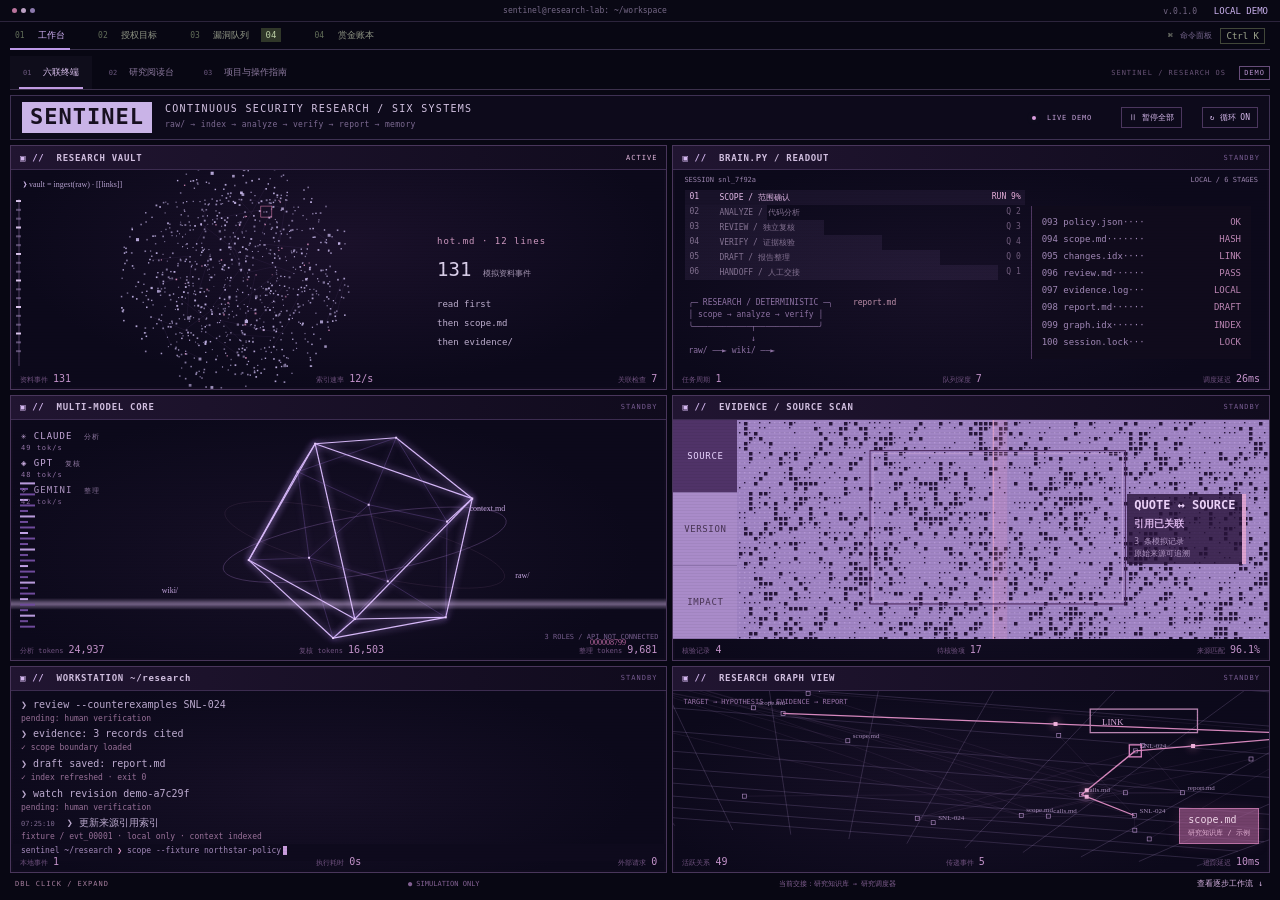
==== commit c9d29fd9: "Add annotated reading experience and comprehensive project operating guide" ====
--- a/index.html
+++ b/index.html
@@ -1,6 +1,6 @@
 <!doctype html>
 <html lang="zh-CN">
-<head><meta charset="UTF-8"><meta name="viewport" content="width=device-width,initial-scale=1"><meta name="theme-color" content="#151613"><title>SENTINEL / 安全研究终端</title><link rel="stylesheet" href="style.css"><link rel="stylesheet" href="workflow.css"><link rel="stylesheet" href="modules.css"><link rel="stylesheet" href="live.css"><link rel="stylesheet" href="pro.css"></head>
+<head><meta charset="UTF-8"><meta name="viewport" content="width=device-width,initial-scale=1"><meta name="theme-color" content="#151613"><title>SENTINEL / 安全研究终端</title><link rel="stylesheet" href="style.css"><link rel="stylesheet" href="workflow.css"><link rel="stylesheet" href="modules.css"><link rel="stylesheet" href="live.css"><link rel="stylesheet" href="pro.css"><link rel="stylesheet" href="reading.css"></head>
 <body>
 <header class="windowbar"><div class="windowdots"><i></i><i></i><i></i></div><span>sentinel@research-lab: ~/workspace</span><span class="version">v.0.1.0 <b>LOCAL DEMO</b></span></header>
 <div class="shell">
@@ -32,6 +32,6 @@
 <dialog id="taskDialog"><form id="taskForm"><div class="dialoghead"><span>＋ NEW RESEARCH SESSION</span><button type="button" data-close="taskDialog" aria-label="关闭">×</button></div><h2>新建研究任务<span class="minttext">_</span></h2><p>创建一条本地模拟研究任务。</p><label>任务名称<input name="taskName" required maxlength="80" placeholder="例如：新版本代码变更复核"></label><label>示例授权目标<select name="target"><option>Northstar / api.northstar.example</option><option>Orbit / custody.orbit.example</option><option>Helix / sdk.helix.example</option></select></label><fieldset><legend>协作节点</legend><label><input type="checkbox" checked disabled> Claude / 分析</label><label><input type="checkbox" checked disabled> GPT / 复核</label><label><input type="checkbox" checked disabled> Gemini / 证据</label></fieldset><button class="primary" type="submit">创建演示任务 →</button></form></dialog>
 <dialog id="detailDialog"><div class="dialoghead"><span id="detailId"></span><button data-close="detailDialog" aria-label="关闭">×</button></div><div id="detailContent"></div><div class="dialogactions"><button id="exportReport">↓ 导出报告草稿</button><button id="reviewFinding" class="primary">标记已复核</button></div></dialog>
 <dialog id="palette"><div class="dialoghead"><span>COMMAND PALETTE</span><button data-close="palette" aria-label="关闭">×</button></div><h2>下一步做什么？</h2><button data-action="task">＋ 新建模拟研究任务 <kbd>N</kbd></button><button data-action="targets">⌕ 查看授权目标</button><button data-action="findings">◈ 打开漏洞队列</button><button data-action="pause">Ⅱ 暂停 / 继续事件流</button><button data-action="export">↓ 导出演示日志</button></dialog>
-<div id="toast" role="status"></div><script src="app.js"></script><script src="workflow.js"></script><script src="modules.js"></script><script src="live.js"></script><script src="pro.js"></script>
+<div id="toast" role="status"></div><script src="app.js"></script><script src="workflow.js"></script><script src="modules.js"></script><script src="live.js"></script><script src="pro.js"></script><script src="reading.js"></script>
 </body></html>
 
--- a/reading.css
+++ b/reading.css
@@ -0,0 +1 @@
+.experiencebar{display:flex;justify-content:space-between;align-items:center;height:34px;gap:10px;border-bottom:1px solid #3c304c;margin-bottom:5px}.experiencebar>div{display:flex;gap:4px;height:100%}.experiencebar button{padding:0 13px;border:0;font-size:9px;color:#8b789d;position:relative}.experiencebar button span{font-size:7px;margin-right:6px;color:#6b577e}.experiencebar button.selected{color:#e4c9f8;background:#b78de30a}.experiencebar button.selected:after{content:'';position:absolute;bottom:0;height:2px;background:#c19be2;left:9px;right:9px}.experiencebar>span{font-size:7px;color:#685376;letter-spacing:1px}.experiencebar b{font-weight:400;border:1px solid #674d7a;padding:2px 4px;margin-left:8px;color:#b993cf}.sixstation{height:calc(100dvh - 101px)}#readingExperience{height:calc(100dvh - 101px);min-height:620px;display:flex;flex-direction:column;border:1px solid #454836;background:#181913;color:#d2d5bd}.readingtop{display:flex;justify-content:space-between;align-items:center;padding:10px 15px;border-bottom:1px solid #404331;background:#1e2018;height:61px;min-height:61px}.readingtop>div:first-child{display:flex;gap:12px;align-items:center}.readmark{border:1px solid #768568;color:#bcd79f;padding:7px;font-size:15px}.readingtop strong{font-size:13px;font-weight:500;color:#d0ddbd}.readingtop small{font-size:8px;letter-spacing:1px;margin-left:12px;color:#7a8e66}.readingtop p{font-size:8px;color:#7d896f;margin:7px 0 0}.readingtools{display:flex;gap:7px}.readingtools button,.readingtools select{font-size:9px;padding:5px 8px;border:1px solid #4f5f40;background:#192013;color:#b7ce9e}.readinglayout{display:grid;grid-template-columns:minmax(0,1fr) 310px;min-height:0;flex:1;position:relative}.researchpaper{padding:0 25px 20px;overflow:auto;border-right:1px solid #414632;scrollbar-width:thin;scrollbar-color:#657451 transparent;position:relative;scroll-behavior:smooth}.paperfile{display:flex;justify-content:space-between;font-size:8px;gap:12px;color:#818c70;padding:13px 0;border-bottom:1px dashed #414b34;position:sticky;top:0;background:#181913;z-index:2}.paperfile>span:last-child{font-size:7px;color:#67765c;white-space:nowrap}.papertitle{padding:24px 0 20px 35px}.papertitle>span{font-size:8px;color:#9cb781;letter-spacing:1.5px}.papertitle h1{font:500 23px/1.7 'Microsoft YaHei',sans-serif;margin:10px 0;color:#d3e0bf;letter-spacing:.3px}.papertitle p{font-size:10px;color:#899979;line-height:1.8;margin:0 0 13px}.papertitle>div{display:flex;gap:17px;font-size:8px;color:#728c5d}.papersection{padding:12px 0 18px;border-top:1px dashed #333d2a;position:relative}.papersectionlabel{font-size:8px;letter-spacing:1px;color:#789461;margin:0 0 15px 35px}.papersection h2{font-size:13px;font-weight:500;line-height:1.9;margin:0 0 10px;position:relative;padding-left:35px;color:#b8cba0}.papernumber{position:absolute;left:0;top:2px;width:24px;font-size:8px;color:#5d6b4e;text-align:right;user-select:none;font-weight:400}.papersection p{display:flex;gap:9px;position:relative;margin:3px 0;padding:8px 28px 8px 35px;font-size:11px;line-height:2.15;color:#a4ae94;border-left:2px solid transparent;transition:color .4s,background .4s}.papersection p .papernumber{top:10px}.papersection sup{position:absolute;right:7px;top:11px;font-size:7px;border:1px solid #5f764d;color:#b3cb96;padding:0 3px;line-height:1.5;opacity:0}.papersection p.paperhighlight{color:#b7cba2;background:#8da46a0a;border-left-color:#7a9860}.papersection p.paperhighlight sup{opacity:1}.papersection p.paperactive{background:#9bbc7a17;color:#d2e2bd;border-left-color:#c3df9c}.papersection:nth-child(3n+2) p.paperhighlight{border-color:#a68bc8;background:#b599d109}.papersection:nth-child(3n+2) p.paperactive{background:#b599d119;color:#d2c4e7}.papersection:nth-child(3n) p.paperhighlight{border-color:#baa16d;background:#c5a45b09}.papersection pre{padding:11px 0;margin:10px 0 0;background:#11150f;overflow:hidden;border:1px solid #303b27;font:10px/1.9 Consolas,monospace;color:#95ad7f}.papersection pre>span{display:block;white-space:pre-wrap;overflow-wrap:anywhere;padding-right:10px}.papersection pre i{display:inline-block;text-align:right;width:25px;color:#55664a;font-size:8px;font-style:normal;margin-right:10px}.paperend{padding:20px 0;font-size:8px;letter-spacing:1px;color:#7b9065;display:flex;justify-content:space-between}.paperend span{font-size:8px;letter-spacing:0;color:#68785a}.readingmargin{overflow:auto;padding:0 15px 20px;scrollbar-width:thin;scrollbar-color:#526441 transparent;background:#191b15;scroll-behavior:smooth}.marginheading{height:39px;position:sticky;top:0;z-index:2;background:#191b15;display:flex;align-items:center;justify-content:space-between;font-size:8px;color:#9aaf82;letter-spacing:1px}.marginheading span{font-size:7px;color:#71845c}.readingnote{margin-bottom:14px;padding:12px 13px;position:relative;background:#20291c;border:1px solid #546c41;color:#adc98e;animation:noteReveal .5s ease}.readingnote:before{content:'';position:absolute;left:-5px;top:18px;width:8px;height:8px;transform:rotate(45deg);border-left:1px solid currentColor;border-bottom:1px solid currentColor;background:inherit}.readingnote.purple{color:#bba6d4;border-color:#69597c;background:#272230}.readingnote.amber{color:#c9b17a;border-color:#6b5c39;background:#2c281d}.readingnote header{display:flex;justify-content:space-between;font-size:7px;letter-spacing:.8px;opacity:.8}.readingnote h3{font-size:12px;line-height:1.8;font-weight:500;margin:11px 0 7px}.readingnote p{font-size:10px;line-height:1.9;margin:0;opacity:.8}.readingnote footer{font-size:7px;border-top:1px solid #ffffff13;padding-top:10px;margin-top:12px;opacity:.55}.readingnote:not(.current){opacity:.68}.readingnote.current{box-shadow:0 0 22px #0001}.readingwaiting{font-size:8px;line-height:2;padding:10px 0;color:#586d47}.readingbottom{display:flex;align-items:center;gap:15px;height:35px;min-height:35px;padding:0 15px;background:#232b1c;border-top:1px solid #485539;font-size:8px;color:#a8be92}.readingbottom>span:first-child{min-width:105px}.readingbottom input{flex:1;min-width:30px;accent-color:#acc88d;height:3px;cursor:pointer}.readingbottom time{font-size:8px;color:#91a67b;white-space:nowrap}#readingPercent{min-width:28px;text-align:right}body[data-experience=reading] .workspace,body[data-experience=about] .workspace,body[data-experience=reading] .findingspanel,body[data-experience=about] .findingspanel{display:none!important}#aboutExperience{max-width:1100px;margin:0 auto;padding:38px 30px;color:#cfc2de}.guidehead>span,.guidelabel{font-size:9px;letter-spacing:1.5px;color:#9879b5}.guidehead h1{font:500 39px/1.65 'Microsoft YaHei',sans-serif;margin:20px 0;letter-spacing:1px;color:#e3d4ee}.guidehead em{font-style:normal;color:#bb9add}.guidehead>p{font-size:13px;line-height:2.1;color:#a18fac;max-width:660px}.guidehead>div{display:flex;gap:10px;margin:25px 0 35px}.guidehead button{font-size:11px;padding:11px 16px;border-color:#755588;color:#c9a9e1}.guidehead .guideprimary{background:#c6a4e2;color:#21132c;border-color:#c6a4e2}.guidestatus{display:flex;justify-content:space-between;gap:20px;border-top:1px solid #493553;border-bottom:1px solid #493553;padding:14px 0;font-size:9px;color:#9f82b2;line-height:1.9}.guidecolumns{display:grid;grid-template-columns:1fr 1fr;gap:55px;padding:40px 0}.guidecolumns h2,.guidecapabilities>h2,.guideprocedure>h2{font-size:21px;font-weight:500;line-height:1.7;color:#d7c4e6;margin:12px 0 15px}.guidecolumns p{font-size:12px;line-height:2.2;color:#9988a7;margin:0}.guidecapabilities{padding:25px 0 40px;border-top:1px solid #3d2c48}.guidecapabilities>div:last-child{display:grid;grid-template-columns:repeat(3,1fr);gap:12px;margin-top:23px}.guidecapabilities button{padding:18px;text-align:left;border-color:#4b355c;background:#130c1c}.guidecapabilities button>span{font-size:7px;letter-spacing:.7px;color:#9671af}.guidecapabilities h3{font-size:15px;font-weight:500;margin:17px 0 10px;color:#ceafe4}.guidecapabilities p{font-size:10px;color:#967ea8;line-height:1.9;margin:0}.guidecapabilities small{font-size:8px;color:#b18bc9;display:block;margin-top:16px}.guideprocedure{border-top:1px solid #3d2c48;padding:35px 0}.guideprocedure>article{display:grid;grid-template-columns:40px 1fr 150px;gap:20px;align-items:center;border-top:1px solid #302039;padding:23px 0}.guideprocedure>article>span{font-size:20px;color:#765388;align-self:start;margin-top:4px}.guideprocedure h3{font-size:14px;font-weight:500;color:#cfb6de;margin:0 0 8px}.guideprocedure p{font-size:11px;line-height:2.1;color:#9982aa;margin:0}.guideprocedure button{font-size:9px;padding:8px;border-color:#513660;color:#b790cc}.integrationguide{border-top:1px solid #3d2c48}.integrationguide ul{padding-left:17px;font-size:11px;color:#9e85af;line-height:2.5}.guidefooter{border-top:1px solid #47334f;padding:22px 0 30px;font-size:8px;color:#826093;display:flex;justify-content:space-between;gap:20px}.guidefooter span{color:#6f527f}#moduleDialog .dialoghead button{cursor:pointer}@media(min-width:1600px){.readinglayout{grid-template-columns:minmax(0,1fr) 350px}.researchpaper{padding-left:40px;padding-right:40px}.papersection p{font-size:12px}.readingnote p{font-size:11px}}@media(max-width:780px){.experiencebar{height:34px}.experiencebar>span{display:none}.experiencebar button{font-size:8px;padding:0 9px}.experiencebar button span{font-size:6px}.sixstation{height:calc(100dvh - 101px)}#readingExperience{height:calc(100dvh - 101px);min-height:600px}.readingtop{padding:8px;height:55px;min-height:55px}.readingtop small,.readingtop p{display:none}.readmark{font-size:11px;padding:5px}.readingtop strong{font-size:11px}.readingtop>div:first-child{gap:7px}.readingtools{gap:4px}.readingtools button,.readingtools select{font-size:8px;padding:5px}.readinglayout{grid-template-columns:minmax(0,1fr) 145px}.researchpaper{padding:0 9px 15px}.paperfile{font-size:6px;padding:10px 0}.paperfile>span:last-child{display:none}.papertitle{padding:19px 0 17px 20px}.papertitle h1{font-size:17px;line-height:1.9}.papertitle>span{font-size:6px}.papertitle p{font-size:8px;line-height:1.9}.papertitle>div{font-size:6px;flex-wrap:wrap;gap:7px}.papersectionlabel{margin-left:20px;font-size:7px}.papersection h2{font-size:11px;padding-left:20px;line-height:2}.papersection p{font-size:9px;line-height:2.2;padding:7px 11px 7px 20px}.papernumber{font-size:6px;width:13px}.papersection p .papernumber{top:11px}.papersection sup{font-size:5px;right:1px;padding:0 1px;top:12px}.papersection pre{font-size:7px;line-height:1.9}.papersection pre i{width:14px;font-size:6px;margin-right:5px}.readingmargin{padding:0 7px 13px}.marginheading{font-size:6px;letter-spacing:0;height:32px}.marginheading span{font-size:5px}.readingnote{padding:8px;margin-bottom:10px}.readingnote header{font-size:5px;letter-spacing:0}.readingnote h3{font-size:10px;margin:9px 0 5px}.readingnote p{font-size:8px;line-height:2}.readingnote footer{font-size:5px;line-height:1.8;overflow-wrap:anywhere}.readingwaiting{font-size:6px}.readingbottom{padding:0 8px;gap:7px;font-size:7px}.readingbottom>span:first-child{min-width:73px}.readingbottom time{font-size:6px}#readingPercent{display:none}.paperend{font-size:6px;line-height:1.9;flex-direction:column;gap:5px}.paperend span{font-size:6px}#aboutExperience{padding:25px 13px}.guidehead h1{font-size:28px;margin:18px 0}.guidehead>p{font-size:11px}.guidehead>div{gap:7px}.guidehead button{font-size:10px;padding:10px}.guidestatus{flex-direction:column;gap:5px;font-size:8px}.guidecolumns{grid-template-columns:1fr;gap:28px;padding:30px 0}.guidecolumns h2,.guidecapabilities>h2,.guideprocedure>h2{font-size:19px}.guidecolumns p{font-size:11px}.guidecapabilities>div:last-child{grid-template-columns:1fr 1fr;gap:8px}.guidecapabilities button{padding:13px 10px}.guidecapabilities button>span{font-size:6px}.guidecapabilities h3{font-size:13px}.guidecapabilities p{font-size:9px}.guideprocedure>article{grid-template-columns:25px 1fr;gap:10px}.guideprocedure>article>span{font-size:17px}.guideprocedure button{grid-column:2;justify-self:start;font-size:8px}.guideprocedure h3{font-size:13px}.guideprocedure p{font-size:10px}.guidefooter{flex-direction:column;gap:10px}}@media(prefers-reduced-motion:reduce){.readingnote{animation:none}.researchpaper,.readingmargin{scroll-behavior:auto}.papersection p{transition:none}}
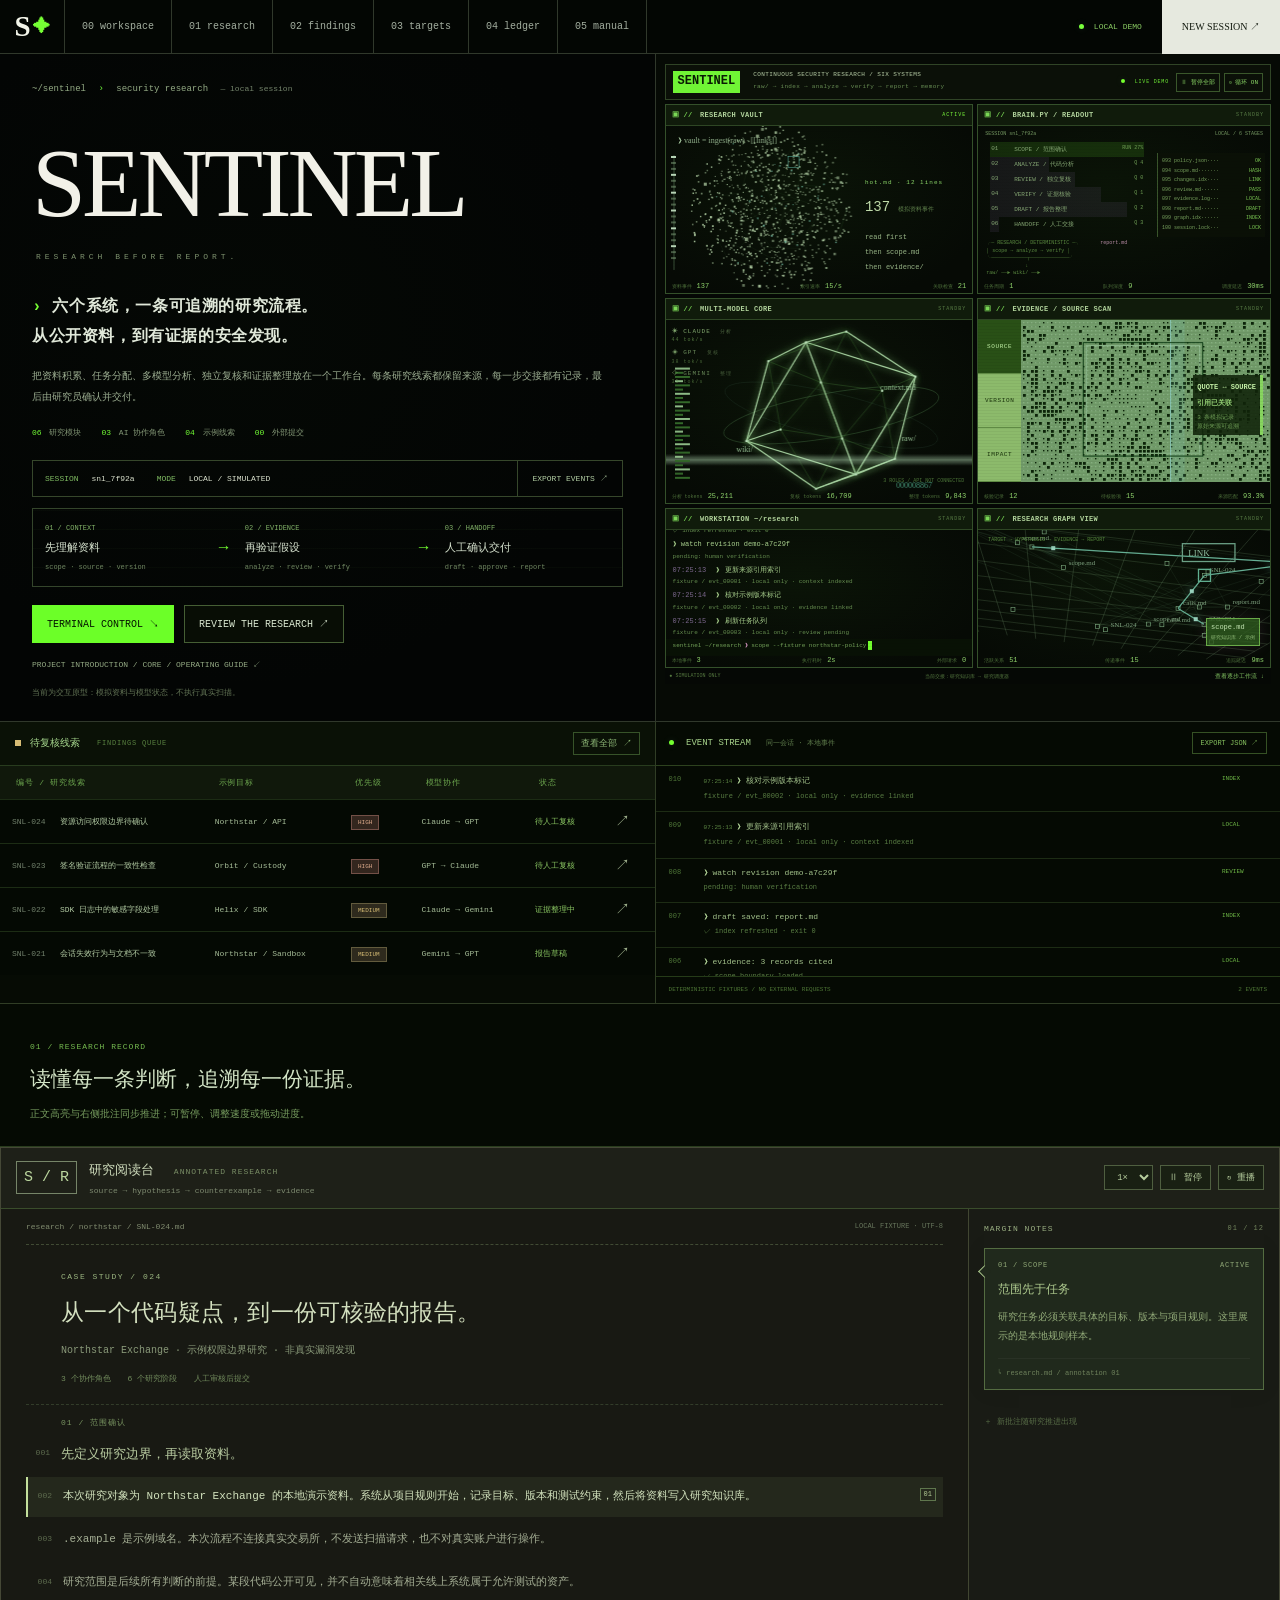
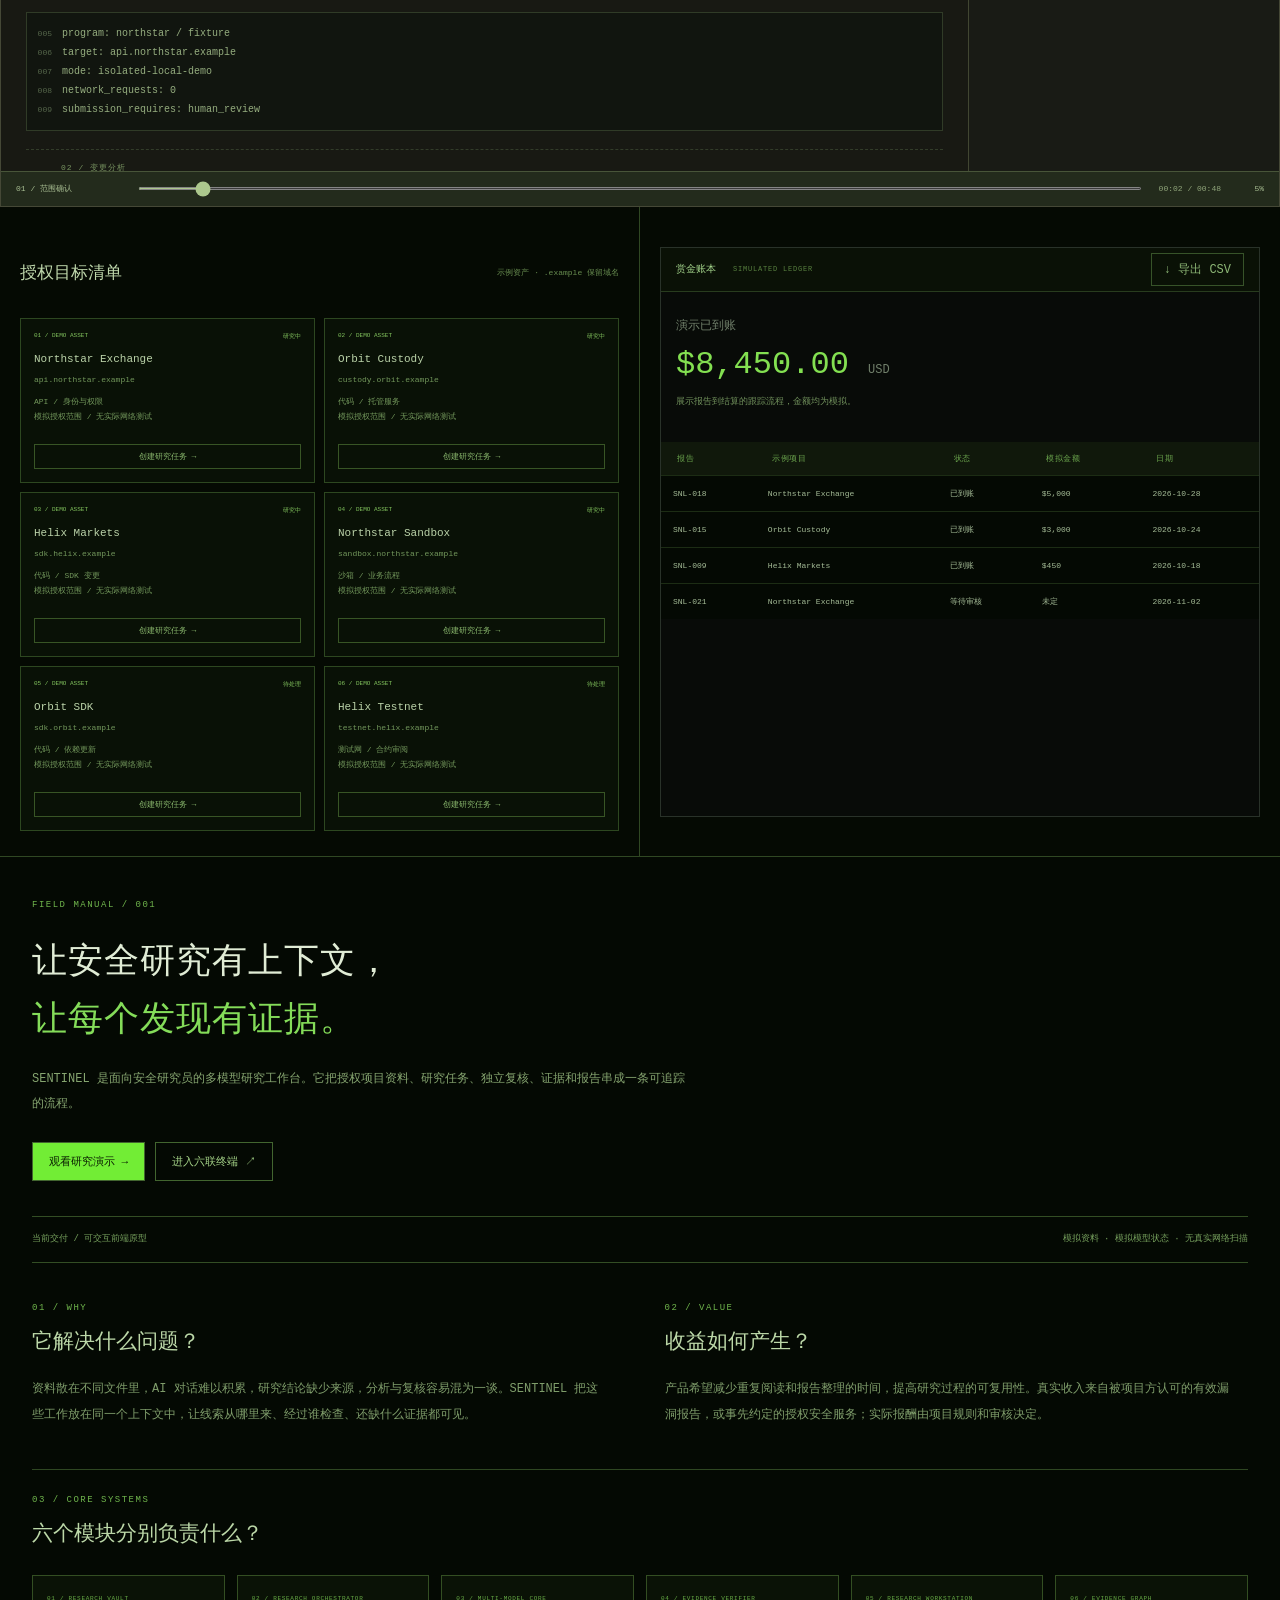
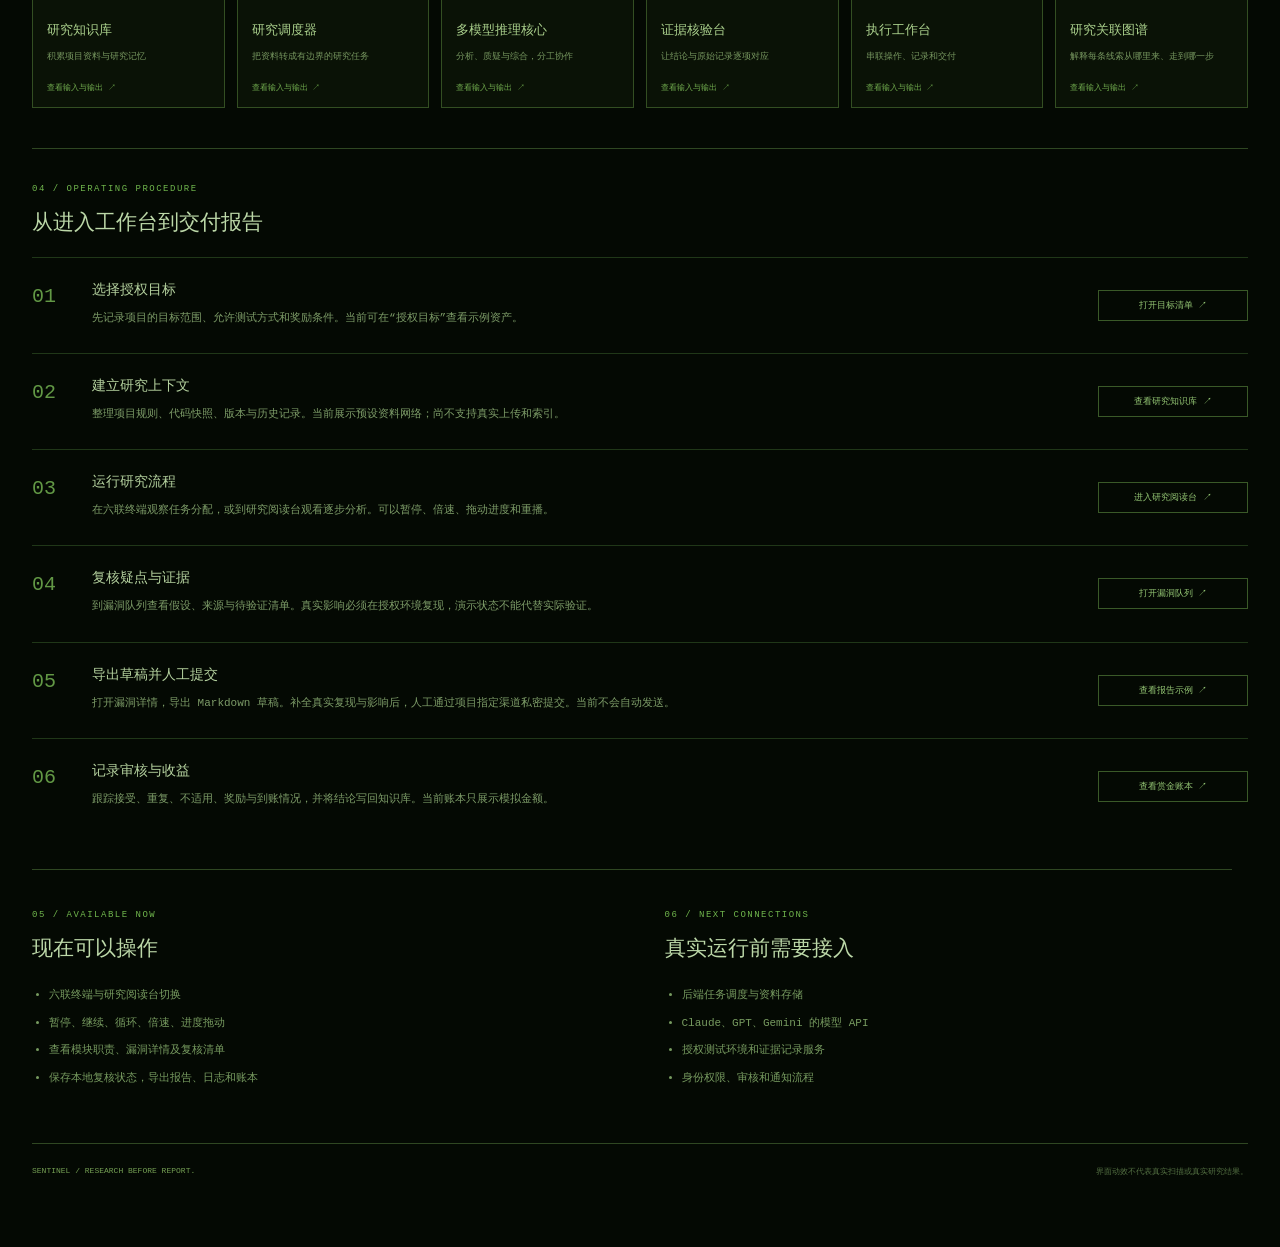
==== commit e008ed58: "Unify all research views into a single green terminal workspace" ====
--- a/index.html
+++ b/index.html
@@ -1,6 +1,6 @@
 <!doctype html>
 <html lang="zh-CN">
-<head><meta charset="UTF-8"><meta name="viewport" content="width=device-width,initial-scale=1"><meta name="theme-color" content="#151613"><title>SENTINEL / 安全研究终端</title><link rel="stylesheet" href="style.css"><link rel="stylesheet" href="workflow.css"><link rel="stylesheet" href="modules.css"><link rel="stylesheet" href="live.css"><link rel="stylesheet" href="pro.css"><link rel="stylesheet" href="reading.css"></head>
+<head><meta charset="UTF-8"><meta name="viewport" content="width=device-width,initial-scale=1"><meta name="theme-color" content="#151613"><title>SENTINEL / 安全研究终端</title><link rel="stylesheet" href="style.css"><link rel="stylesheet" href="workflow.css"><link rel="stylesheet" href="modules.css"><link rel="stylesheet" href="live.css"><link rel="stylesheet" href="pro.css"><link rel="stylesheet" href="reading.css"><link rel="stylesheet" href="single.css"></head>
 <body>
 <header class="windowbar"><div class="windowdots"><i></i><i></i><i></i></div><span>sentinel@research-lab: ~/workspace</span><span class="version">v.0.1.0 <b>LOCAL DEMO</b></span></header>
 <div class="shell">
@@ -32,6 +32,6 @@
 <dialog id="taskDialog"><form id="taskForm"><div class="dialoghead"><span>＋ NEW RESEARCH SESSION</span><button type="button" data-close="taskDialog" aria-label="关闭">×</button></div><h2>新建研究任务<span class="minttext">_</span></h2><p>创建一条本地模拟研究任务。</p><label>任务名称<input name="taskName" required maxlength="80" placeholder="例如：新版本代码变更复核"></label><label>示例授权目标<select name="target"><option>Northstar / api.northstar.example</option><option>Orbit / custody.orbit.example</option><option>Helix / sdk.helix.example</option></select></label><fieldset><legend>协作节点</legend><label><input type="checkbox" checked disabled> Claude / 分析</label><label><input type="checkbox" checked disabled> GPT / 复核</label><label><input type="checkbox" checked disabled> Gemini / 证据</label></fieldset><button class="primary" type="submit">创建演示任务 →</button></form></dialog>
 <dialog id="detailDialog"><div class="dialoghead"><span id="detailId"></span><button data-close="detailDialog" aria-label="关闭">×</button></div><div id="detailContent"></div><div class="dialogactions"><button id="exportReport">↓ 导出报告草稿</button><button id="reviewFinding" class="primary">标记已复核</button></div></dialog>
 <dialog id="palette"><div class="dialoghead"><span>COMMAND PALETTE</span><button data-close="palette" aria-label="关闭">×</button></div><h2>下一步做什么？</h2><button data-action="task">＋ 新建模拟研究任务 <kbd>N</kbd></button><button data-action="targets">⌕ 查看授权目标</button><button data-action="findings">◈ 打开漏洞队列</button><button data-action="pause">Ⅱ 暂停 / 继续事件流</button><button data-action="export">↓ 导出演示日志</button></dialog>
-<div id="toast" role="status"></div><script src="app.js"></script><script src="workflow.js"></script><script src="modules.js"></script><script src="live.js"></script><script src="pro.js"></script><script src="reading.js"></script>
+<div id="toast" role="status"></div><script src="app.js"></script><script src="workflow.js"></script><script src="modules.js"></script><script src="live.js"></script><script src="pro.js"></script><script src="reading.js"></script><script src="single.js"></script>
 </body></html>
 
--- a/single.css
+++ b/single.css
@@ -0,0 +1,3 @@
+:root{--bg:#030504;--panel:#080b08;--line:#293229;--text:#d6ddd4;--green:#70ff2b;--muted:#71806b}html{scroll-behavior:smooth;scroll-padding-top:65px}body.singlepage{background:#030504;color:#d7dfd3;font-family:Consolas,'Microsoft YaHei',monospace}.singlepage .windowbar{display:none}.singlepage .shell{padding:0}.singlepage .nav{height:54px;position:sticky;top:0;z-index:15;background:#040704f5;border-bottom:1px solid #30382b;display:flex;justify-content:space-between;gap:0;backdrop-filter:blur(12px)}.singlelogo{display:flex;align-items:center;justify-content:center;gap:2px;width:65px;min-width:65px;font:bold 29px Georgia,serif;border-right:1px solid #30382b;color:#f2f4e9}.singlelogo span{font-size:17px;color:#76ff34}.singlelinks{display:flex;margin-right:auto;overflow-x:auto;scrollbar-width:none}.singlelinks a{display:flex;align-items:center;padding:0 17px;border-right:1px solid #30382b;color:#a4afa0;font-size:10px;white-space:nowrap}.singlelinks a:hover{color:#8cff4c;background:#11220b}.singlelinks a.current{background:#66f52a;color:#051002}.singlenavright{display:flex;align-items:center}.singlenavright>span{padding:0 20px;font-size:8px;color:#8acc63;white-space:nowrap}.singlenavright .dot{background:#79ff3c;margin-right:5px}.singlenavright button{height:54px;background:#e6e9df;color:#131a0f;border:0;padding:0 20px;font:10px Georgia,serif}.singlepage main{padding:0}.singleworkspace{display:grid;grid-template-columns:1.05fr 1fr;border-bottom:1px solid #30382b;min-height:630px;scroll-margin-top:54px}.singlehero{padding:27px 32px 20px;border-right:1px solid #30382b;display:flex;flex-direction:column;align-items:flex-start;background:radial-gradient(ellipse at 38% 42%,#14280b18,transparent 65%)}.heropath{font-size:9px;color:#94ab85;line-height:1.9}.heropath>span{color:#71f83c;margin:0 7px}.heropath>span:last-child{color:#75856c;font-size:8px}.singlehero>h1{font:400 clamp(55px,7.6vw,145px)/1.15 Georgia,'Times New Roman',serif;letter-spacing:-4px;color:#f2f1e8;margin:30px 0 31px}.singlehero>h1>span{display:block;font:8px Consolas,monospace;letter-spacing:4px;color:#7f936f!important;margin:12px 0 0 4px}.singlehero h2{font:600 16px/1.9 Consolas,'Microsoft YaHei',monospace;color:#e0e8d9;letter-spacing:.6px;margin:0 0 13px}.singlehero h2>span{color:#77ff35}.singlepitch{font-size:10px;line-height:2.15;color:#9bad90;max-width:570px;margin:0 0 17px}.herofacts{display:flex;gap:20px;flex-wrap:wrap;font-size:8px;color:#829675;line-height:1.8}.herofacts b{color:#73ff35;font-weight:400;margin-right:3px}.heroSession{display:flex;align-items:center;gap:22px;margin-top:20px;border:1px solid #36472b;width:100%;font-size:8px;color:#80bd63;min-height:37px;padding-left:12px}.heroSession b{font-weight:400;color:#dce3cf;margin-left:8px;font-size:8px}.heroSession button{margin-left:auto;align-self:stretch;border:0;border-left:1px solid #36472b;font-size:8px;padding:0 14px;color:#b3cfa4}.herotrace{display:grid;grid-template-columns:1fr 17px 1fr 17px 1fr;gap:9px;padding:15px 12px;border:1px solid #34452b;margin-top:11px;width:100%;background:repeating-linear-gradient(0deg,transparent 0 18px,#80d05a07 18px 19px)}.herotrace>div{display:flex;flex-direction:column;gap:8px}.herotrace>div>span{font-size:7px;color:#81b268}.herotrace strong{font-size:11px;color:#d8e4d0;font-weight:400}.herotrace small{font-size:7px;color:#6f8661}.herotrace i{font-size:16px;color:#72ff30;font-style:normal;align-self:center}.heroactions{display:flex;gap:10px;margin-top:18px;flex-wrap:wrap}.heroactions>a{padding:11px 14px;font-size:10px;border:1px solid #455e34;color:#d8e6cf;background:#080d05}.heroactions .solid{background:#6cff28;border-color:#6cff28;color:#051600}.heromanual{font-size:8px;color:#94aa84;margin-top:14px;line-height:1.9}.herofootnote{color:#617254;font-size:8px;line-height:1.9;margin:13px 0 0}.singleterminal{padding:10px 9px 5px;min-width:0;background:#060a05;scroll-margin-top:60px}.singlepage .sixstation{height:620px;min-height:620px;background:#050805}.singlepage .stationmast{background:#0b1008;border-color:#304426;height:36px;min-height:36px;padding:0 7px}.singlepage .stationwordmark{font-size:12px;padding:4px 5px;letter-spacing:0;background:#70f435;color:#091b03}.singlepage .stationmast h2{font-size:6px;letter-spacing:.4px;color:#b9cfa8}.singlepage .stationmast p{font-size:6px;color:#688d54}.singlepage .livecontrols{gap:4px}.singlepage .livecontrols button{font-size:6px;border-color:#3a572b;color:#8edc68;padding:4px}.singlepage .liveindicator{font-size:5px;margin-right:3px;color:#70f037}.singlepage .liveindicator .dot{background:#75ff2d}.singlepage .stationgrid{gap:4px;grid-template-columns:1.05fr 1fr;background:#050805;margin-top:4px}.singlepage .stationpanel,.singlepage .stationpanel.moduleactive{background:radial-gradient(ellipse at 45% 45%,#162d0c55,#060a05 80%);border-color:#34502a;box-shadow:none}.singlepage .stationpanel>header{height:21px;min-height:21px;padding:0 6px;background:#101b0b;border-color:#2e4624}.singlepage .stationpanel h3{color:#b0d29b;font-size:7px;letter-spacing:.3px}.singlepage .stationpanel h3 span{color:#79d655;margin-right:3px}.singlepage .modulestatus{color:#597d46;font-size:5px}.singlepage .moduleactive .modulestatus{color:#7eff3e}.singlepage .modulevisual canvas{filter:hue-rotate(200deg) saturate(.85)}.singlepage .stationpanel>footer{background:#0b1606ed}.singlepage .stationpanel>footer strong{color:#b1d299;font-size:8px}.singlepage .stationpanel>footer span{font-size:6px;color:#6b8e59}.singlepage .stationpanel>footer button{border-color:#365627;color:#82d85f;font-size:6px}.singlepage .visualoverlay>span{color:#8eda6b;font-size:6px}.singlepage .visualoverlay strong{color:#bfdba9;font-size:14px}.singlepage .visualoverlay small{font-size:6px;color:#62844e}.singlepage .visualoverlay p{font-size:7px;color:#9bb889}.singlepage .coremodels{top:8px;left:6px;gap:5px}.singlepage .coremodels>span{font-size:6px;color:#9fce87}.singlepage .coremodels small{font-size:5px;color:#648253}.singlepage .coremodels>span:after{color:#638d4c;font-size:5px}.singlepage .livemetrics{bottom:3px;left:6px;right:6px}.singlepage .livemetrics small{font-size:5px;color:#4e713b}.singlepage .livemetrics b{font-size:7px;color:#91d66d}.singlepage .dispatchrows>div{font-size:6px;grid-template-columns:15px 1fr 30px;color:#88aa76;padding:3px 1px}.singlepage .dispatchrows i{font-size:5px;color:#72a357}.singlepage .dispatchactive{background:#71ff3020}.singlepage .dispatchbar{font-size:5px;color:#799d65;padding:5px 7px}.singlepage .proreadout{font-size:5px;right:5px;top:27px;padding:4px;background:#0a1006;border-color:#39552b;color:#7ba660}.singlepage .proreadout b{color:#7fce55}.singlepage .orchestratorascii{font-size:5px;padding:8px;color:#5b8a40}.singlepage .evidencetabs{background:#8cba6b;width:43px}.singlepage .evidencetabs button{font-size:6px;color:#18320a;border-color:#5f8a44}.singlepage .evidencetabs button.active{background:#295016;color:#c6f6a9}.singlepage .evidencebody{margin-left:43px}.singlepage .evidencesummary{background:#11240ae0;box-shadow:3px 0 #87d65f;padding:4px;right:4%}.singlepage .evidencesummary>span:first-child{font-size:7px;color:#c5f1a7}.singlepage .evidencesummary strong{font-size:7px;color:#94d074}.singlepage .evidencesummary p{font-size:6px;color:#6d9c54}.singlepage .canvaslabel{font-size:5px;color:#4d7639}.singlepage .graphbreadcrumb{font-size:5px;color:#588a3e}.singlepage .graphfocus{background:#315e20c9;border-color:#69aa48;font-size:7px;color:#c7eab5;bottom:21px;padding:4px}.singlepage .graphfocus span{font-size:5px;color:#94bf7b}.singlepage .workstationoutput{padding:5px 7px 0}.singlepage .workstationoutput>div{font-size:7px;color:#acd490;line-height:1.5;margin-bottom:4px}.singlepage .workstationoutput p{font-size:6px;color:#668e50;margin-top:2px}.singlepage .workstationprompt{font-size:6px;background:#081105;color:#75a45a;padding:2px 7px}.singlepage .typing-caret{background:#72ff2d}.singlepage .stationhandoff{font-size:5px;color:#567a40;gap:6px;min-height:16px;height:16px}.singlepage .stationhandoff>span:first-child{color:#64844f}.singlepage .stationhandoff button{font-size:6px;color:#82c362}.singlepage .prohint{display:none}.singlemid{display:grid;grid-template-columns:1.05fr 1fr;border-bottom:1px solid #303d25}.singlepage .findingspanel{display:block!important;margin:0;border:0;border-right:1px solid #303d25;background:#060b04;min-width:0}.singlepage .panelhead{background:#0a1106;border-color:#283c1e;padding:0 15px}.singlepage .panelhead h2{color:#a6d78d;font-size:10px}.singlepage .panelhead h2 small{color:#598240;font-size:7px}.singlepage .panelhead button{color:#8db776;border-color:#375329}.singlepage table{background:#040903}.singlepage th{background:#10180b;color:#6ca64e;font-size:8px}.singlepage td{color:#a5bc97;border-color:#1c2c14;font-size:8px;padding:12px}.singlepage .findinglink{font-size:8px;color:#b4cda5}.singlepage .severity{font-size:6px}.singlepage .state{color:#8bc763}.singlefeed{min-width:0;background:#050a03}.singlefeed>header{height:44px;display:flex;justify-content:space-between;align-items:center;padding:0 13px;border-bottom:1px solid #2d421e}.singlefeed h2{font-size:9px;font-weight:400;color:#a7d38b}.singlefeed h2 .dot{background:#74ff30;margin-right:7px}.singlefeed h2 span{font-size:7px;margin-left:10px;color:#5f7d4c}.singlefeed button{font-size:7px;color:#86c15e;border-color:#355124;padding:5px 8px}#singleEventFeed{height:210px;overflow:auto;scrollbar-width:thin;scrollbar-color:#365821 transparent}#singleEventFeed>div{display:grid;grid-template-columns:27px 1fr 45px;gap:8px;padding:9px 13px;border-bottom:1px solid #1d2c14;font-size:8px;color:#a3c28b}#singleEventFeed>div>span{color:#4f7738;font-size:7px}#singleEventFeed p{color:#597d43;font-size:7px;line-height:1.8;margin:4px 0 0}#singleEventFeed b{font-weight:400;font-size:6px;color:#70ba47}#singleEventFeed time{font-size:6px;color:#5e8945}.singlefeed>footer{height:27px;display:flex;align-items:center;justify-content:space-between;padding:0 13px;font-size:6px;color:#4e7636;border-top:1px solid #253b18}.singleSectionHead{padding:35px 30px 22px;border-bottom:1px solid #283c1c;background:#050a03}.singleSectionHead>span{font-size:8px;color:#76bc50;letter-spacing:1px}.singleSectionHead h2{font-size:21px;font-weight:500;color:#d2e4c5;margin:12px 0}.singleSectionHead p{font-size:10px;color:#789e60;margin:0;line-height:1.9}.singlepage #research-record{display:flex!important;height:660px;min-height:600px;margin:0;border-left:0;border-right:0}.singlepage .singlecatalog{display:grid;grid-template-columns:1fr 1fr;border-bottom:1px solid #304823}.singlepage #section-targets,.singlepage #section-ledger{display:block!important;min-height:0;margin:0;border:0;background:#050a03;padding:25px 20px}.singlepage #section-targets{border-right:1px solid #304823}.singlepage .sectionheading h2{color:#bfd8ac;font-size:17px}.singlepage .sectionheading span{color:#688d50;font-size:8px}.singlepage .targetgrid{grid-template-columns:1fr 1fr;gap:9px}.singlepage .targetcard{background:#091106;border-color:#2d4720;padding:13px}.singlepage .targetcard h3{font-size:11px;color:#bbd3a9;margin-top:12px}.singlepage .targetcard p{font-size:8px;color:#73985c}.singlepage .targetcard .targettop{font-size:6px;color:#84c65f}.singlepage .targetcard button{font-size:8px;color:#8bb96e;border-color:#385525;padding:6px}.singlepage .ledgerintro{padding:25px 15px}.singlepage .ledgerintro strong{font-size:32px;color:#83e051}.singlepage .ledgerintro p{color:#71915c;font-size:9px}.singlepage #project-manual{display:block!important;max-width:none;background:#040903;color:#b4cba5;padding:40px 32px}.singlepage .guidehead{max-width:800px}.singlepage .guidehead>span,.singlepage .guidelabel{color:#70b64d}.singlepage .guidehead h1{color:#e0ecd5;font-size:35px}.singlepage .guidehead em{color:#84dc59}.singlepage .guidehead p{color:#86a570;font-size:12px}.singlepage .guidehead button{color:#a5d388;border-color:#42652f}.singlepage .guidehead .guideprimary{background:#72ed35;color:#0a1e02}.singlepage .guidestatus{border-color:#334e24;color:#76a05d}.singlepage .guidecolumns{max-width:1200px;gap:65px}.singlepage .guidecolumns h2,.singlepage .guidecapabilities>h2,.singlepage .guideprocedure>h2{color:#bcd8a8}.singlepage .guidecolumns p{color:#7f9d6b}.singlepage .guidecapabilities,.singlepage .guideprocedure,.singlepage .integrationguide,.singlepage .guidefooter{border-color:#2f4722}.singlepage .guidecapabilities>div:last-child{grid-template-columns:repeat(6,1fr)}.singlepage .guidecapabilities button{background:#0a1206;border-color:#334e22;padding:14px}.singlepage .guidecapabilities button>span{font-size:6px;color:#68ac46}.singlepage .guidecapabilities h3{color:#abd18d;font-size:13px}.singlepage .guidecapabilities p{color:#76965f;font-size:9px}.singlepage .guidecapabilities small{color:#72ad4f}.singlepage .guideprocedure>article{border-color:#203718}.singlepage .guideprocedure>article>span{color:#629845}.singlepage .guideprocedure h3{color:#b5d29f}.singlepage .guideprocedure p{color:#7d9c68}.singlepage .guideprocedure button{color:#94c674;border-color:#3a5928}.singlepage .integrationguide ul{color:#779b60}.singlepage .guidefooter{color:#75a054}.singlepage .guidefooter span{color:#536f42}.singlepage #overviewView{display:contents}.singlepage .experiencebar,.singlepage .workspace,.singlepage #findingsView{display:none!important}.singlepage .stationpanel.expanded{inset:70px 20px 20px}.singlepage .moduleDialog{background:#0c1507;border-color:#608246}.singlepage .moduleDialog .dialoghead,.singlepage .moduleRole{color:#a8d68c}.singlepage .moduleio dt{color:#7db757}.singlepage .moduleio dd{color:#abc496}.singlepage .moduleReference{color:#65904e;border-color:#344f23}.singlepage .moduleartifact{background:#050b03;color:#84b962}.singlepage .moduleboundary{border-color:#66924d;color:#7c9d67!important}.singlepage .dialogactions .primary{background:#83db50;color:#0a2103}.singlepage .primary{background:#76e438;color:#0b2004;border-color:#76e438}.singlepage .readingtop{border-color:#3a4d2b}.singlepage .stationmast p{display:block}.singlepage [id]{scroll-margin-top:64px}@media(min-width:1700px){.singlehero{padding:30px 34px 25px}.singleworkspace{min-height:730px}.singlepage .sixstation{height:720px;min-height:720px}.singlehero>h1{margin:37px 0 40px}.singlehero h2{font-size:20px}.singlepitch{font-size:12px;max-width:680px}.heroSession{margin-top:25px}.herotrace{margin-top:15px;padding:20px 15px}.heroactions{margin-top:24px}.singlepage .stationpanel h3{font-size:8px}.singlepage .workstationoutput>div{font-size:8px}.singlepage .dispatchrows>div{font-size:7px}}@media(max-width:1100px){.singlelinks a{padding:0 10px;font-size:8px}.singlenavright>span{display:none}.singlenavright button{font-size:8px;padding:0 12px}.singlehero{padding:25px 22px 20px}.singlehero h2{font-size:13px}.singlepitch{font-size:9px}.herofacts{gap:12px;font-size:7px}.heroSession{gap:10px;font-size:6px}.heroSession b{font-size:6px;margin-left:4px}.heroSession button{font-size:6px;padding:0 8px}.herotrace{gap:5px;padding:12px 8px}.herotrace>div>span{font-size:6px}.herotrace strong{font-size:9px}.herotrace small{font-size:6px}.heroactions>a{font-size:8px;padding:10px}.singlepage .stationmast h2{font-size:5px}.singlepage .stationmast p{font-size:5px}.singlepage .liveindicator{display:none}.singlepage .stationwordmark{font-size:10px}.singlepage .guidecapabilities>div:last-child{grid-template-columns:repeat(3,1fr)}}@media(max-width:780px){.singlepage .nav{height:46px}.singlelogo{width:43px;min-width:43px;font-size:23px}.singlelogo span{font-size:12px}.singlelinks a{font-size:7px;padding:0 10px}.singlenavright button{height:46px;font-size:6px;padding:0 8px}.singleworkspace{grid-template-columns:1fr;min-height:0}.singlehero{border-right:0;border-bottom:1px solid #304823;padding:24px 20px}.singlehero>h1{font-size:clamp(55px,13vw,100px);margin:24px 0;letter-spacing:-2px}.singlehero h2{font-size:14px}.singlepitch{font-size:10px}.herofacts{font-size:7px;gap:17px}.heroSession{font-size:7px}.heroSession b{font-size:7px}.herotrace{padding:13px 10px}.herotrace strong{font-size:10px}.herotrace small{font-size:6px}.heroactions>a{font-size:8px}.singleterminal{padding:7px 5px}.singlepage .sixstation{height:620px;min-height:620px}.singlepage .stationmast{flex-direction:row;height:38px;min-height:38px}.singlepage .stationwordmark{font-size:13px}.singlepage .stationmast h2{font-size:6px}.singlepage .stationmast p{font-size:5px}.singlepage .livecontrols{width:auto}.singlemid{grid-template-columns:1fr}.singlepage .findingspanel{border-right:0;border-bottom:1px solid #304823}.singlepage td{padding:12px 10px}.singlepage .singlecatalog{grid-template-columns:1fr}.singlepage #section-targets{border-right:0;border-bottom:1px solid #304823}.singlepage .targetgrid{grid-template-columns:1fr 1fr}.singleSectionHead{padding:28px 20px 20px}.singleSectionHead h2{font-size:18px}.singleSectionHead p{font-size:9px}.singlepage #research-record{height:650px}.singlepage #project-manual{padding:30px 20px}.singlepage .guidehead h1{font-size:28px}.singlepage .guidecapabilities>div:last-child{grid-template-columns:1fr 1fr}.singlepage .guidecolumns{gap:30px}.singlepage .stationpanel.expanded{inset:55px 8px 15px}.singlepage [id]{scroll-margin-top:54px}}
+.singlecatalog>div,.singlemid>section,.singleworkspace>section{min-width:0}.singlepage .alternate{min-width:0}.singlepage .singlelinks{min-width:0}.singlepage .nav{max-width:100vw}.singlepage .heroSession{min-width:0}.singlepage .singlecatalog .tablewrap{max-width:100%;overflow-x:auto}
+.singlepage #research-record{flex-direction:column;background:#181913;border:1px solid #454836;color:#d2d5bd;overflow:hidden;width:100%;min-width:0}.singlepage #research-record .readinglayout{width:100%;min-width:0}.singlepage .singlemid .tablewrap{width:100%;overflow-x:auto}.singlepage .singleSectionHead{min-width:0}
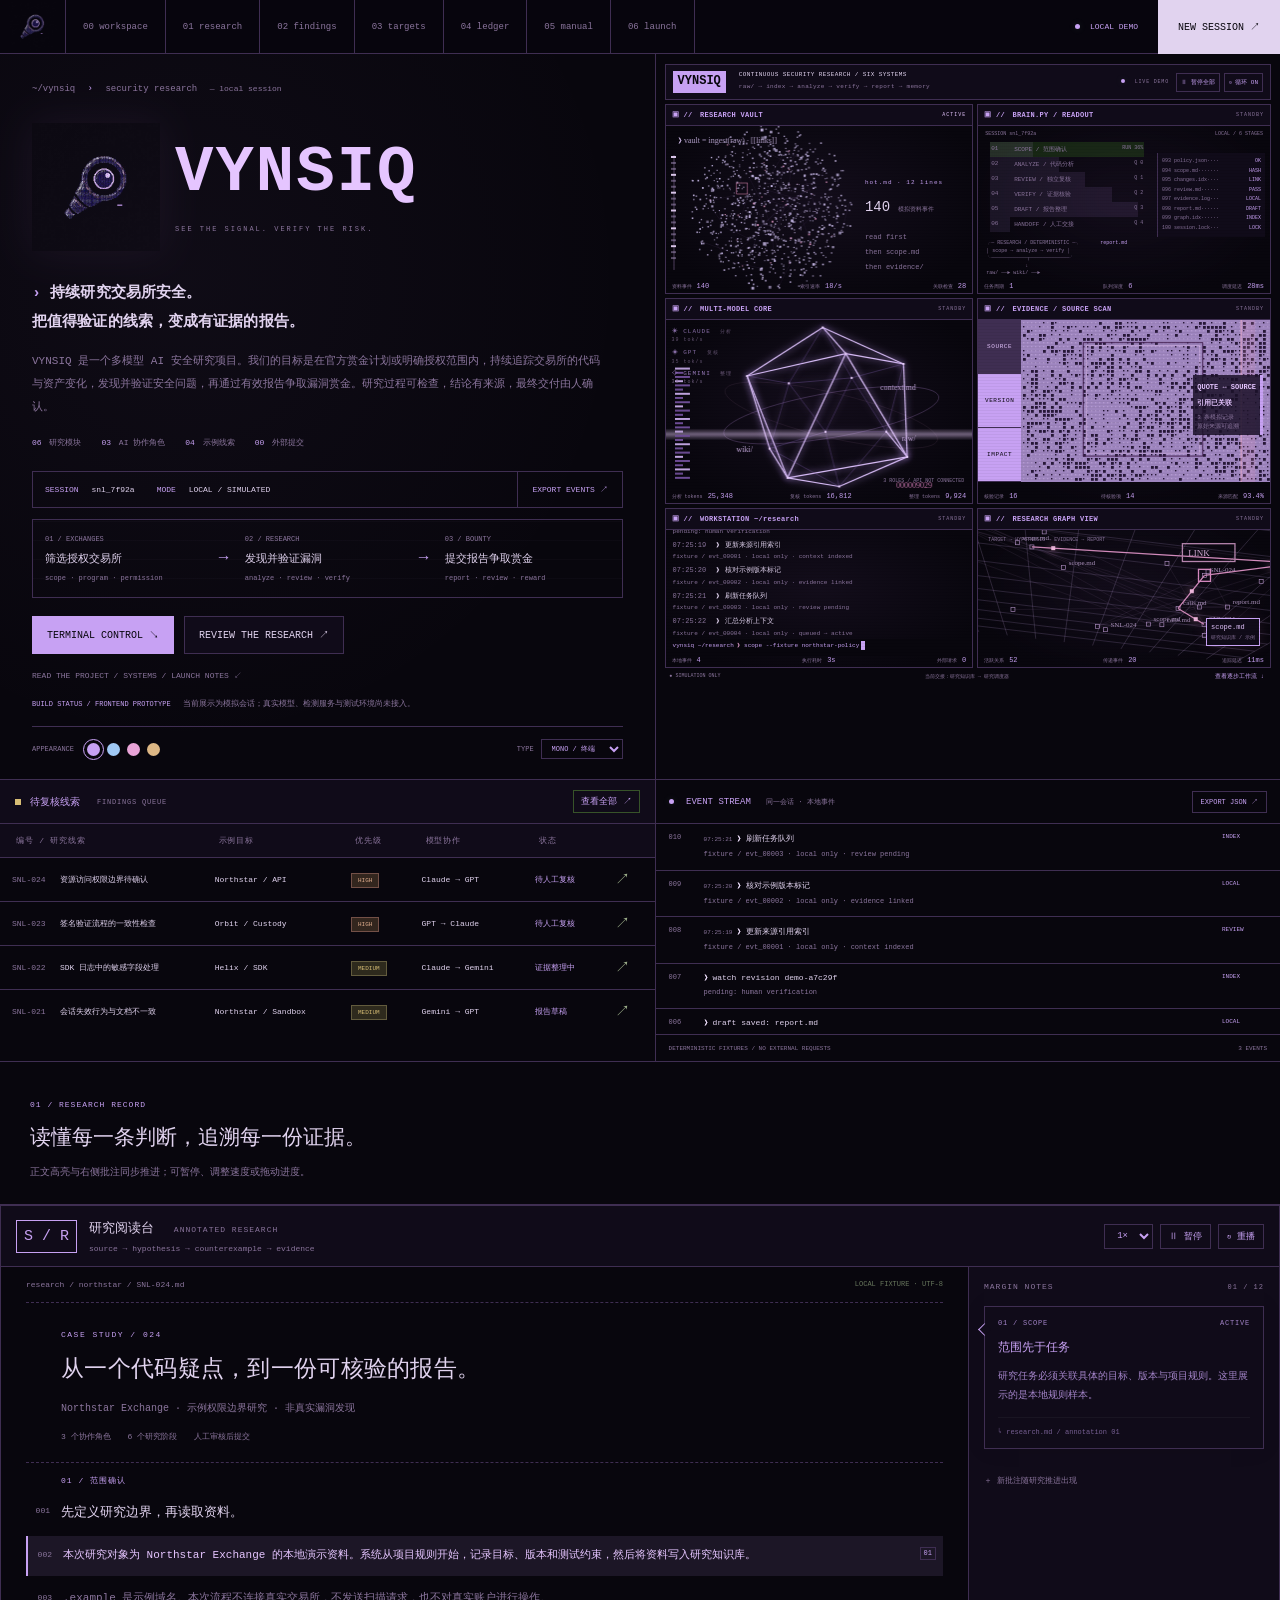
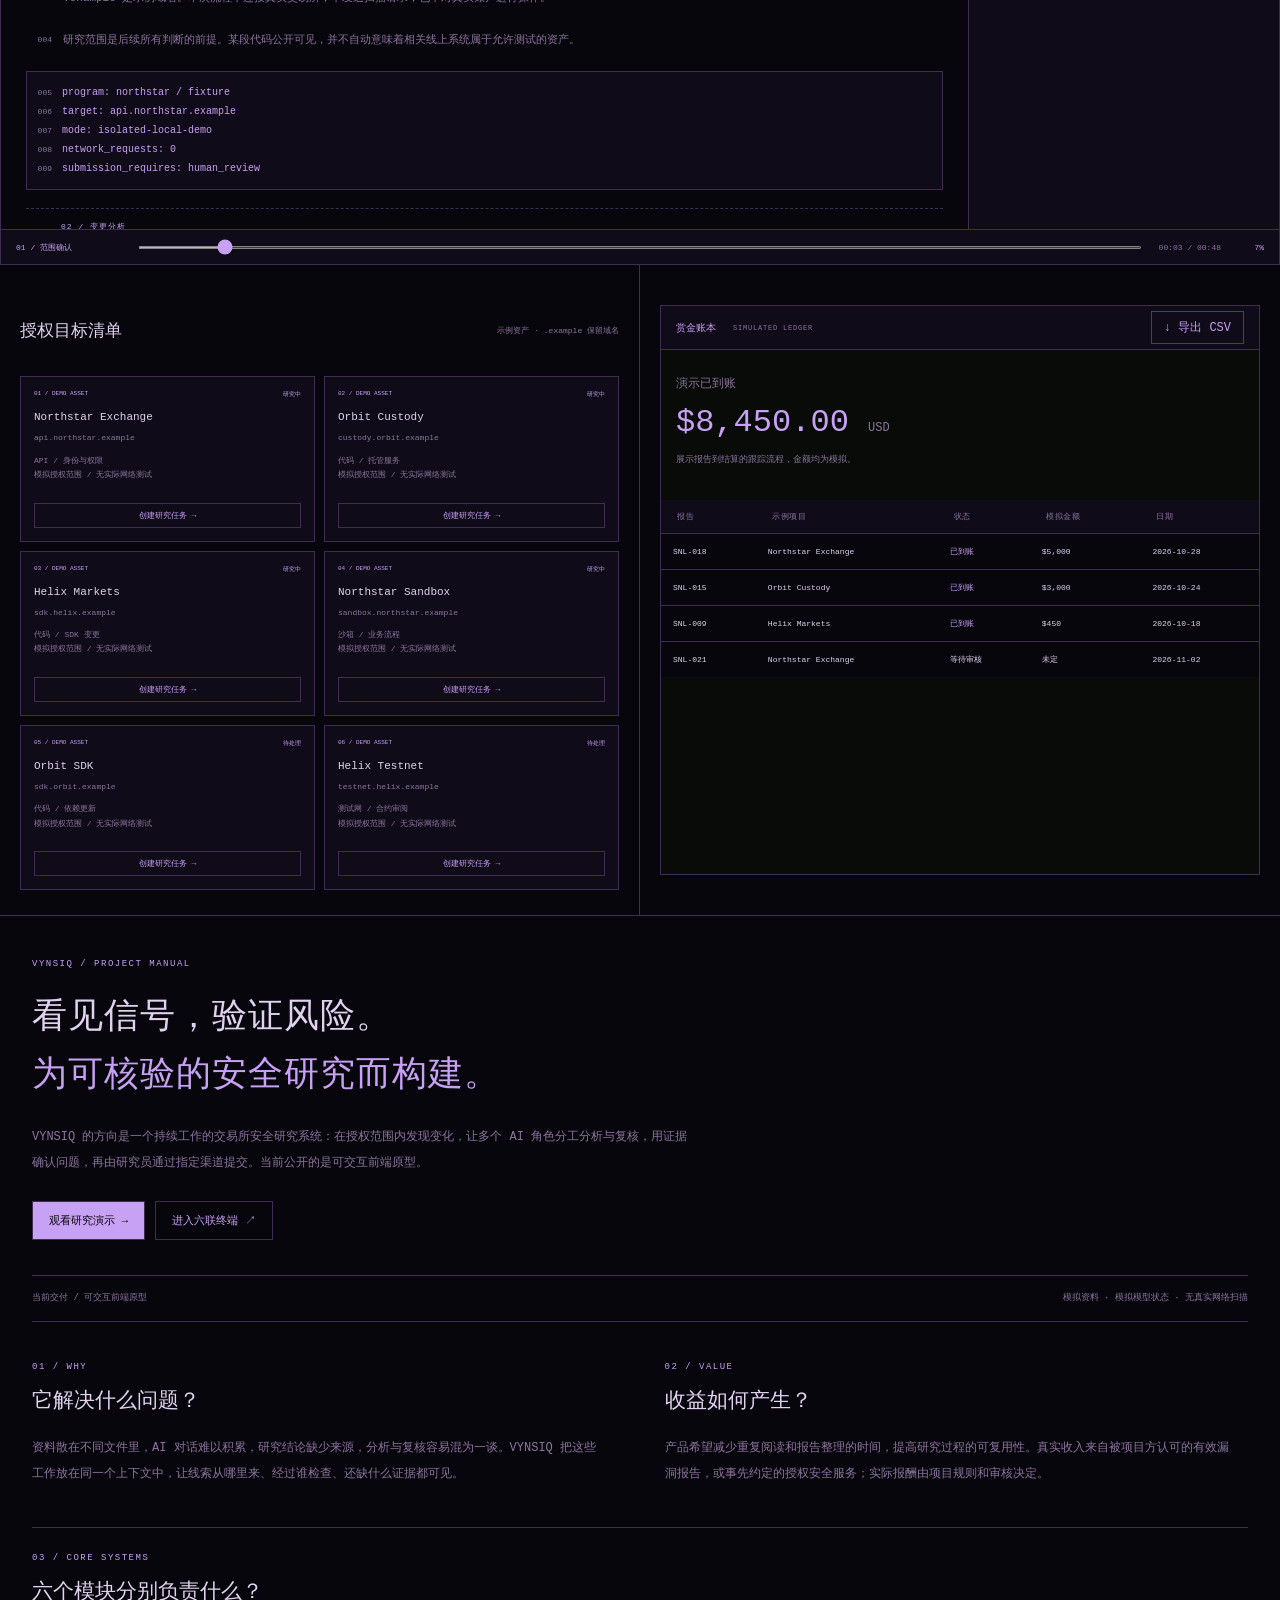
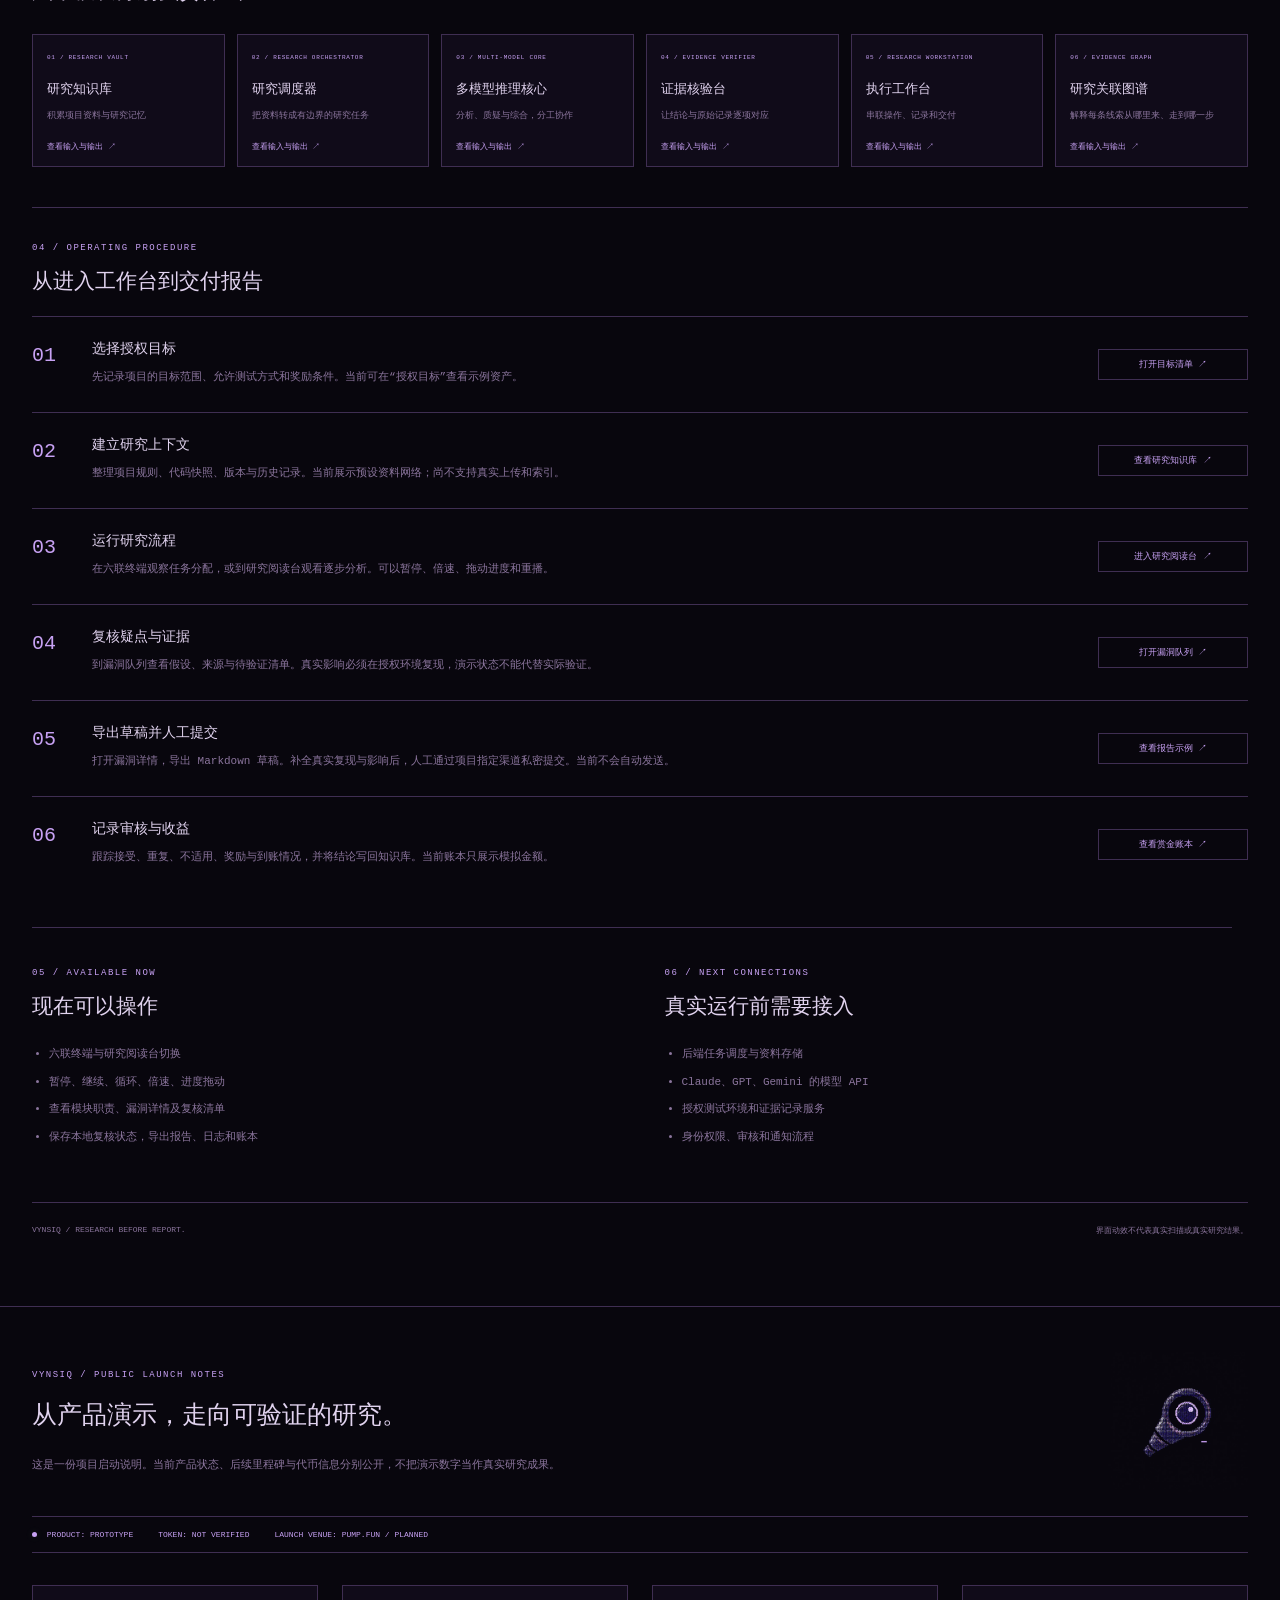
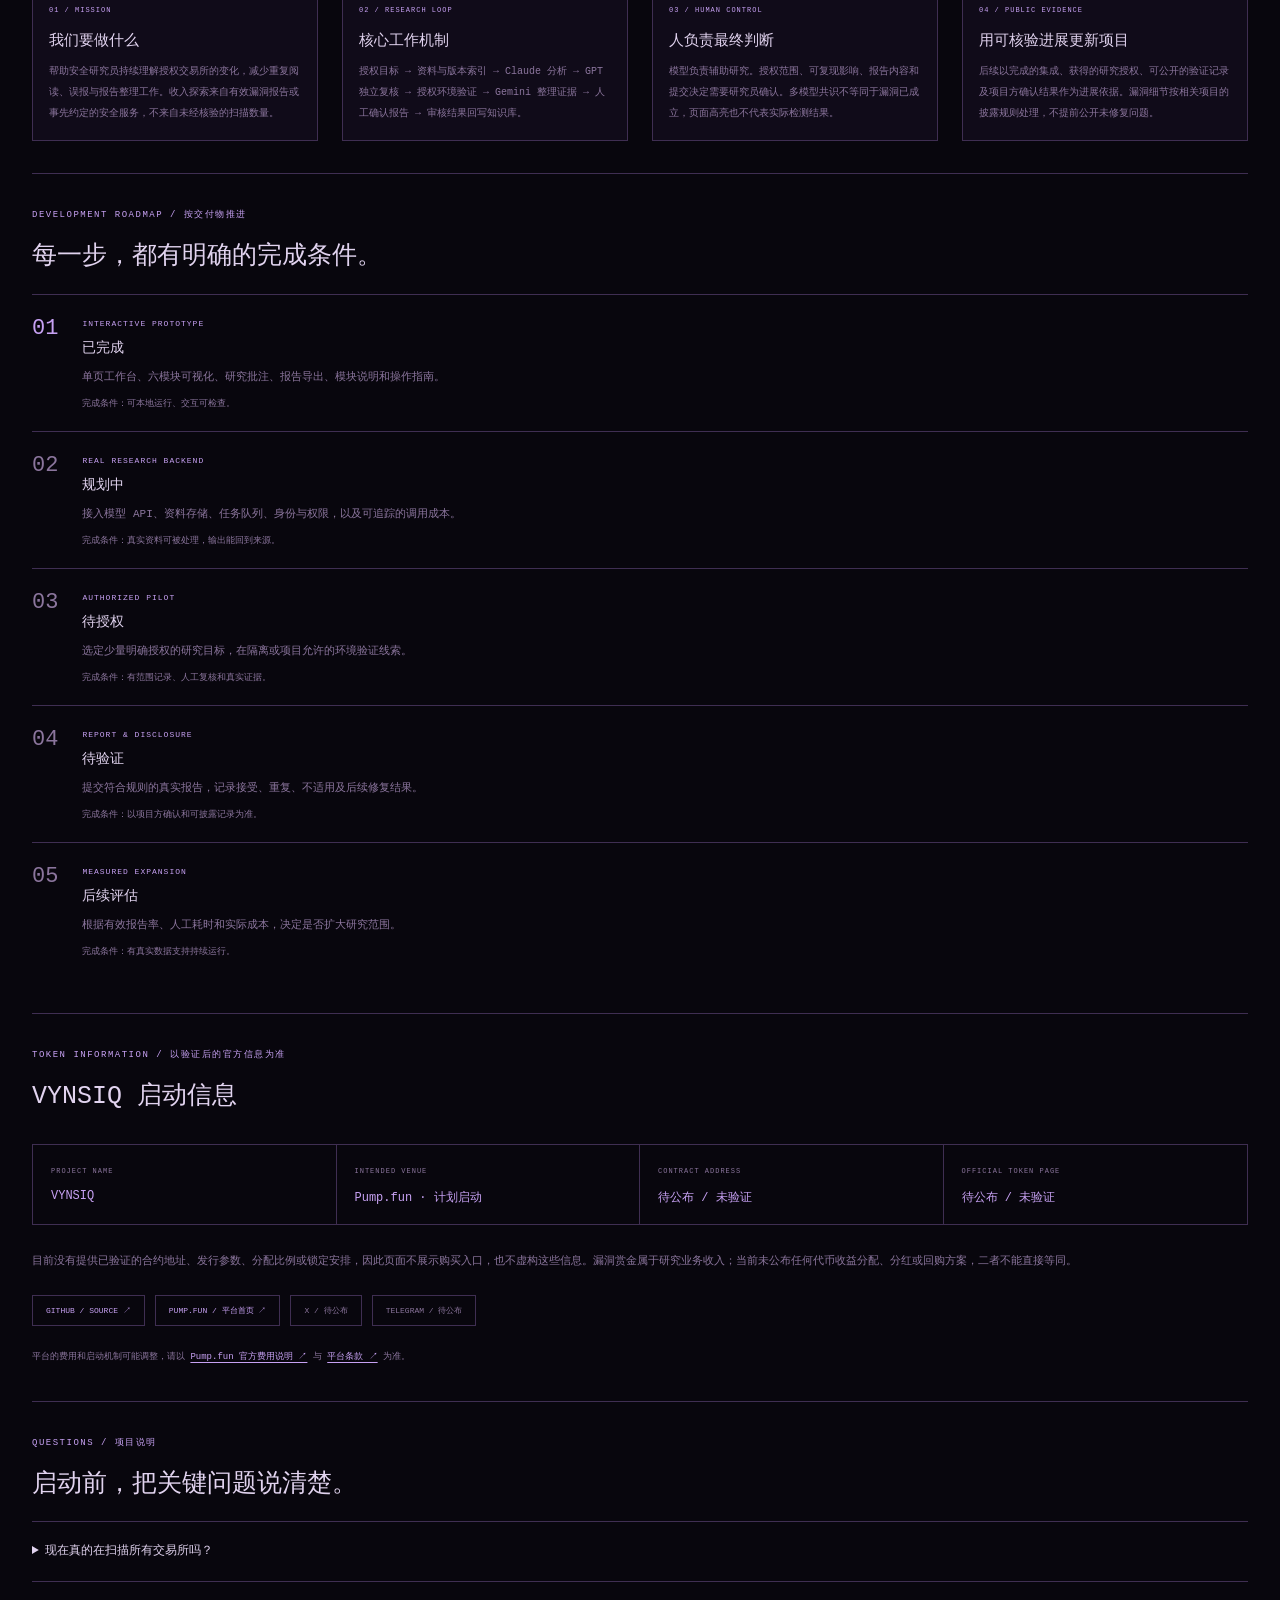
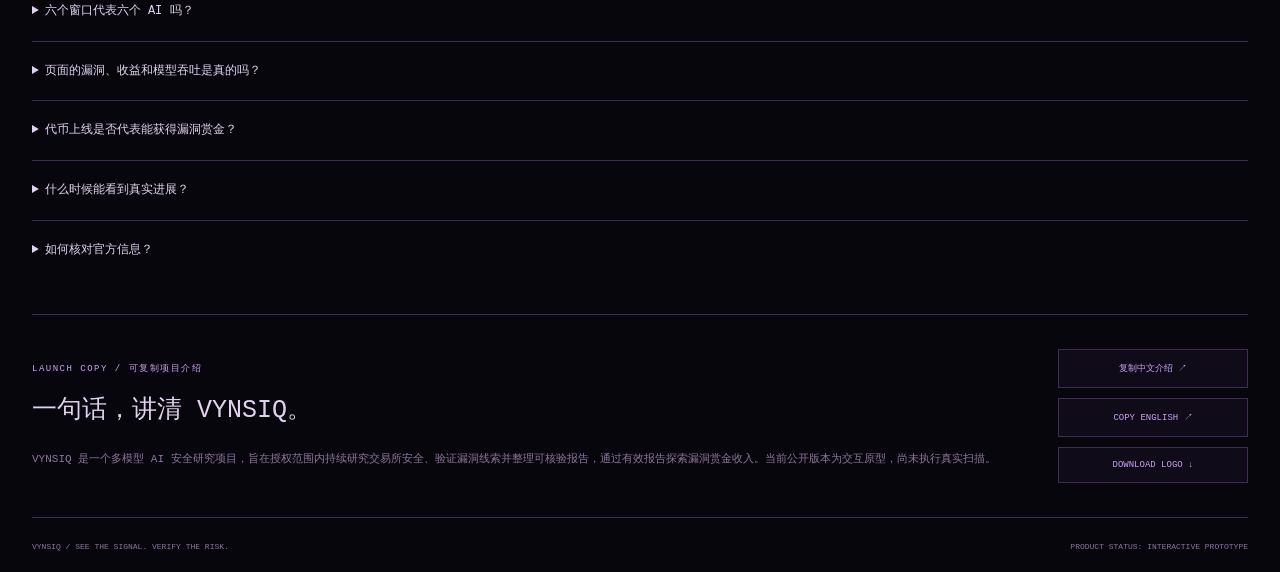
==== commit 269b9935: "Rebrand as VYNSIQ with logo-based themes, typography options and launch documentation" ====
--- a/index.html
+++ b/index.html
@@ -1,10 +1,10 @@
 <!doctype html>
 <html lang="zh-CN">
-<head><meta charset="UTF-8"><meta name="viewport" content="width=device-width,initial-scale=1"><meta name="theme-color" content="#151613"><title>SENTINEL / 安全研究终端</title><link rel="stylesheet" href="style.css"><link rel="stylesheet" href="workflow.css"><link rel="stylesheet" href="modules.css"><link rel="stylesheet" href="live.css"><link rel="stylesheet" href="pro.css"><link rel="stylesheet" href="reading.css"><link rel="stylesheet" href="single.css"></head>
+<head><meta charset="UTF-8"><meta name="viewport" content="width=device-width,initial-scale=1"><meta name="theme-color" content="#151613"><title>VYNSIQ / 安全研究终端</title><link rel="stylesheet" href="style.css"><link rel="stylesheet" href="workflow.css"><link rel="stylesheet" href="modules.css"><link rel="stylesheet" href="live.css"><link rel="stylesheet" href="pro.css"><link rel="stylesheet" href="reading.css"><link rel="stylesheet" href="single.css"><link rel="stylesheet" href="brand.css"></head>
 <body>
-<header class="windowbar"><div class="windowdots"><i></i><i></i><i></i></div><span>sentinel@research-lab: ~/workspace</span><span class="version">v.0.1.0 <b>LOCAL DEMO</b></span></header>
+<header class="windowbar"><div class="windowdots"><i></i><i></i><i></i></div><span>vynsiq@research-lab: ~/workspace</span><span class="version">v.0.1.0 <b>LOCAL DEMO</b></span></header>
 <div class="shell">
-<header class="brandbar"><a class="brand" href="#overview"><svg viewBox="0 0 32 36" aria-hidden="true"><path d="M16 2 29 8v10c0 8-13 16-13 16S3 26 3 18V8Z"/><path d="m10 18 4 4 8-10"/></svg>SENTINEL<span>/</span><small>SECURITY RESEARCH TERMINAL</small></a><div class="topstatus"><span class="dot"></span> SYSTEM NOMINAL <span class="muted">/</span> <time id="clock">00:00:00 UTC</time></div></header>
+<header class="brandbar"><a class="brand" href="#overview"><svg viewBox="0 0 32 36" aria-hidden="true"><path d="M16 2 29 8v10c0 8-13 16-13 16S3 26 3 18V8Z"/><path d="m10 18 4 4 8-10"/></svg>VYNSIQ<span>/</span><small>SECURITY RESEARCH TERMINAL</small></a><div class="topstatus"><span class="dot"></span> SYSTEM NOMINAL <span class="muted">/</span> <time id="clock">00:00:00 UTC</time></div></header>
 <nav class="nav"><div class="navlinks"><button class="active" data-view="overview"><span>01</span> 工作台</button><button data-view="targets"><span>02</span> 授权目标</button><button data-view="findings"><span>03</span> 漏洞队列 <b>04</b></button><button data-view="bounties"><span>04</span> 赏金账本</button></div><button id="commandToggle" class="shortcut">⌘ <span>命令面板</span> <kbd>Ctrl K</kbd></button></nav>
 <main>
 <section class="intro"><div><div class="eyebrow"><span class="dot"></span> AUTONOMOUS RESEARCH / HUMAN VERIFIED</div><h1 id="viewTitle">让每一次发现，<span>都有证据。</span><span class="cursor">▍</span></h1><p id="viewSubtitle">多模型并行研究 · 持续监测授权资产 · 从安全线索到有效报告</p></div><button class="primary" id="newTask">＋ 新建研究任务</button></section>
@@ -15,7 +15,7 @@
 <article class="terminal panel"><div class="panelhead"><h2><span class="dot"></span> 研究事件流 <small>RESEARCH STREAM</small></h2><div class="tools"><button id="clearLog" title="清空日志">清空</button><button id="pauseLog" aria-pressed="false">Ⅱ 暂停</button></div></div>
 <div class="terminalmeta"><span>session <b>snl_7f92a</b></span><span id="streamState">● LIVE SIMULATION</span><span class="terminalcount">6 targets / 3 agents</span></div>
 <div class="logs" id="logs" role="log" aria-live="off" aria-label="模拟研究日志"></div>
-<form id="commandForm" class="commandline"><label for="command"><span>sentinel</span> ~/research <b>❯</b></label><input id="command" autocomplete="off" spellcheck="false" placeholder="输入 help 查看命令…"><button aria-label="执行命令">↵</button></form>
+<form id="commandForm" class="commandline"><label for="command"><span>vynsiq</span> ~/research <b>❯</b></label><input id="command" autocomplete="off" spellcheck="false" placeholder="输入 help 查看命令…"><button aria-label="执行命令">↵</button></form>
 <div class="terminalfooter"><span><i class="dot"></i> SANDBOX CONNECTED</span><span id="eventCount">0 events</span><span>utf-8</span><span>bash</span></div></article>
 <aside class="notes"><div class="asideheading">MARGIN NOTES <span>模型协作 / 旁注</span></div>
 <article class="agent mint"><div class="agenthead"><span>01 / ANALYST</span><span class="badge">DEMO</span></div><h3><i class="agenticon">✳</i> Claude <small>代码分析</small></h3><p>梳理代码变更与调用关系，为每条研究假设关联具体证据。</p><div class="agenttask"><span class="dot"></span> reviewing / custody-service</div><div class="progress"><i style="width:72%"></i></div><footer><span>上下文 24.8k</span><span>72%</span></footer></article>
@@ -27,11 +27,11 @@
 <section id="targetsView" class="alternate" hidden><div class="sectionheading"><h2>授权目标清单</h2><span>示例资产 · .example 保留域名</span></div><div class="targetgrid" id="targetGrid"></div></section>
 <section id="findingsView" class="alternate panel" hidden><div class="panelhead"><h2>漏洞复核队列</h2><div class="filters"><button class="selected" data-filter="all">全部</button><button data-filter="HIGH">高优先级</button><button data-filter="MEDIUM">中优先级</button></div></div><div class="tablewrap" id="fullTable"></div></section>
 <section id="bountiesView" class="alternate panel" hidden><div class="panelhead"><h2>赏金账本 <small>SIMULATED LEDGER</small></h2><button id="exportLedger">↓ 导出 CSV</button></div><div class="ledgerintro"><span class="muted">演示已到账</span><strong>$8,450.00 <small>USD</small></strong><p>展示报告到结算的跟踪流程，金额均为模拟。</p></div><div class="tablewrap"><table><thead><tr><th>报告</th><th>示例项目</th><th>状态</th><th>模拟金额</th><th>日期</th></tr></thead><tbody><tr><td>SNL-018</td><td>Northstar Exchange</td><td class="minttext">已到账</td><td>$5,000</td><td>2026-10-28</td></tr><tr><td>SNL-015</td><td>Orbit Custody</td><td class="minttext">已到账</td><td>$3,000</td><td>2026-10-24</td></tr><tr><td>SNL-009</td><td>Helix Markets</td><td class="minttext">已到账</td><td>$450</td><td>2026-10-18</td></tr><tr><td>SNL-021</td><td>Northstar Exchange</td><td class="amber">等待审核</td><td>未定</td><td>2026-11-02</td></tr></tbody></table></div></section>
-<footer class="pagefooter"><span>SENTINEL <b>/</b> RESEARCH BEFORE REPORT.</span><span>证据驱动 · 授权优先 · 人工复核 <span class="minttext">■</span></span></footer>
+<footer class="pagefooter"><span>VYNSIQ <b>/</b> RESEARCH BEFORE REPORT.</span><span>证据驱动 · 授权优先 · 人工复核 <span class="minttext">■</span></span></footer>
 </main></div>
 <dialog id="taskDialog"><form id="taskForm"><div class="dialoghead"><span>＋ NEW RESEARCH SESSION</span><button type="button" data-close="taskDialog" aria-label="关闭">×</button></div><h2>新建研究任务<span class="minttext">_</span></h2><p>创建一条本地模拟研究任务。</p><label>任务名称<input name="taskName" required maxlength="80" placeholder="例如：新版本代码变更复核"></label><label>示例授权目标<select name="target"><option>Northstar / api.northstar.example</option><option>Orbit / custody.orbit.example</option><option>Helix / sdk.helix.example</option></select></label><fieldset><legend>协作节点</legend><label><input type="checkbox" checked disabled> Claude / 分析</label><label><input type="checkbox" checked disabled> GPT / 复核</label><label><input type="checkbox" checked disabled> Gemini / 证据</label></fieldset><button class="primary" type="submit">创建演示任务 →</button></form></dialog>
 <dialog id="detailDialog"><div class="dialoghead"><span id="detailId"></span><button data-close="detailDialog" aria-label="关闭">×</button></div><div id="detailContent"></div><div class="dialogactions"><button id="exportReport">↓ 导出报告草稿</button><button id="reviewFinding" class="primary">标记已复核</button></div></dialog>
 <dialog id="palette"><div class="dialoghead"><span>COMMAND PALETTE</span><button data-close="palette" aria-label="关闭">×</button></div><h2>下一步做什么？</h2><button data-action="task">＋ 新建模拟研究任务 <kbd>N</kbd></button><button data-action="targets">⌕ 查看授权目标</button><button data-action="findings">◈ 打开漏洞队列</button><button data-action="pause">Ⅱ 暂停 / 继续事件流</button><button data-action="export">↓ 导出演示日志</button></dialog>
-<div id="toast" role="status"></div><script src="app.js"></script><script src="workflow.js"></script><script src="modules.js"></script><script src="live.js"></script><script src="pro.js"></script><script src="reading.js"></script><script src="single.js"></script>
+<div id="toast" role="status"></div><script src="app.js"></script><script src="workflow.js"></script><script src="modules.js"></script><script src="live.js"></script><script src="pro.js"></script><script src="reading.js"></script><script src="single.js"></script><script src="brand.js"></script>
 </body></html>
 
--- a/brand.css
+++ b/brand.css
@@ -0,0 +1,2 @@
+body.singlepage{--vyn-accent:#c7a1f3;--vyn-bright:#e5c5ff;--vyn-muted:#8b759d;--vyn-line:#3f2e52;--vyn-panel:#100b19;--vyn-paper:#08060d;--vyn-ink:#e1d3ef;--vyn-shift:0deg;--vyn-ui:Consolas,'Microsoft YaHei',monospace;--vyn-heading:Consolas,'Microsoft YaHei',monospace;background:var(--vyn-paper);color:var(--vyn-ink);font-family:var(--vyn-ui);--green:var(--vyn-accent);--line:var(--vyn-line);--text:var(--vyn-ink);--muted:var(--vyn-muted)}body[data-vyn-theme=ice]{--vyn-accent:#a0c9f5;--vyn-bright:#d2edff;--vyn-muted:#7897af;--vyn-line:#2b405a;--vyn-panel:#0b111c;--vyn-paper:#060910;--vyn-ink:#d6e5f1;--vyn-shift:-65deg}body[data-vyn-theme=rose]{--vyn-accent:#e9a4d8;--vyn-bright:#ffd2f0;--vyn-muted:#ae7e9e;--vyn-line:#59324d;--vyn-panel:#190d17;--vyn-paper:#0d070c;--vyn-ink:#eed7e9;--vyn-shift:40deg}body[data-vyn-theme=amber]{--vyn-accent:#ddb785;--vyn-bright:#ffe1ae;--vyn-muted:#a49373;--vyn-line:#51422e;--vyn-panel:#17120c;--vyn-paper:#0c0a06;--vyn-ink:#e8ddc9;--vyn-shift:135deg}body[data-vyn-font=sans]{--vyn-ui:'Segoe UI','Microsoft YaHei',sans-serif;--vyn-heading:'Segoe UI','Microsoft YaHei',sans-serif}body[data-vyn-font=editorial]{--vyn-heading:Georgia,'Times New Roman',serif}.singlepage .nav{background:#08060ef5;border-color:var(--vyn-line)}.singlepage .singlelogo{border-color:var(--vyn-line);width:66px;min-width:66px}.singlelogo img{width:49px;height:49px;object-fit:contain;mix-blend-mode:screen}.singlepage .singlelinks a{color:var(--vyn-muted);border-color:var(--vyn-line);font-family:var(--vyn-ui);font-size:9px}.singlepage .singlelinks a:hover{color:var(--vyn-bright);background:var(--vyn-panel)}.singlepage .singlelinks a.current{background:var(--vyn-accent);color:var(--vyn-paper)}.singlepage .singlenavright>span{color:var(--vyn-accent)}.singlepage .singlenavright .dot{background:var(--vyn-accent)}.singlepage .singlenavright button{background:var(--vyn-ink);color:var(--vyn-paper);font-family:var(--vyn-ui)}.singlepage .singleworkspace{border-color:var(--vyn-line)}.singlepage .singlehero{border-color:var(--vyn-line);background:radial-gradient(ellipse at 28% 31%,#b48ce00b,transparent 67%)}.singlepage .heropath,.singlepage .heropath>span:last-child{color:var(--vyn-muted)}.singlepage .heropath>span{color:var(--vyn-accent)}.vynidentity{display:flex;align-items:center;gap:15px;width:100%;margin:25px 0 29px}.vyncrest{width:clamp(92px,10vw,155px);aspect-ratio:1;object-fit:contain;mix-blend-mode:screen;filter:drop-shadow(0 0 20px #a471cf15)}.singlepage .vynidentity h1{font:600 clamp(44px,5vw,95px)/1.1 var(--vyn-heading);letter-spacing:2px;color:var(--vyn-bright);margin:0;white-space:nowrap}.singlepage .vynidentity h1>span{display:block;font:7px/1.7 var(--vyn-ui);letter-spacing:2px;color:var(--vyn-muted)!important;margin:15px 0 0}.singlepage .singlehero h2{color:var(--vyn-ink);font-family:var(--vyn-ui);font-size:15px;letter-spacing:.1px}.singlepage .singlehero h2>span{color:var(--vyn-accent)}.singlepage .singlepitch{color:var(--vyn-muted);font-size:11px;line-height:2.1}.singlepage .herofacts{color:var(--vyn-muted)}.singlepage .herofacts b{color:var(--vyn-accent)}.singlepage .heroSession{border-color:var(--vyn-line);color:var(--vyn-accent)}.singlepage .heroSession b{color:var(--vyn-ink)}.singlepage .heroSession button{border-color:var(--vyn-line);color:var(--vyn-accent)}.singlepage .herotrace{border-color:var(--vyn-line);background:repeating-linear-gradient(0deg,transparent 0 18px,#b497cd07 18px 19px)}.singlepage .herotrace>div>span,.singlepage .herotrace small{color:var(--vyn-muted)}.singlepage .herotrace strong{color:var(--vyn-ink)}.singlepage .herotrace i{color:var(--vyn-accent)}.singlepage .heroactions>a{border-color:var(--vyn-line);color:var(--vyn-ink);background:var(--vyn-panel)}.singlepage .heroactions .solid{background:var(--vyn-accent);color:var(--vyn-paper);border-color:var(--vyn-accent)}.singlepage .heromanual{color:var(--vyn-muted)}.singlepage .herofootnote{color:var(--vyn-muted);font-size:8px;max-width:600px}.herofootnote b{color:var(--vyn-accent);font-size:7px;margin-right:8px;font-weight:400}.vynappearance{display:flex;gap:13px;align-items:center;border-top:1px solid var(--vyn-line);width:100%;margin-top:15px;padding-top:12px;font-size:7px;color:var(--vyn-muted)}.vynswatches{display:flex;gap:7px}.vynswatches button{width:13px;height:13px;padding:0;border:0;border-radius:50%;background:#c7a1f3;outline-offset:3px}.vynswatches button[data-vyn-theme=ice]{background:#a0c9f5}.vynswatches button[data-vyn-theme=rose]{background:#e9a4d8}.vynswatches button[data-vyn-theme=amber]{background:#ddb785}.vynswatches button.active{outline:1px solid var(--vyn-accent)}.vynappearance label{display:flex;align-items:center;gap:7px;margin-left:auto}.vynappearance select{border:1px solid var(--vyn-line);background:var(--vyn-paper);color:var(--vyn-accent);font-size:7px;padding:4px 6px}.singlepage .singleterminal,.singlepage .sixstation,.singlepage .stationgrid{background:var(--vyn-paper)}.singlepage .stationmast{border-color:var(--vyn-line);background:var(--vyn-panel)}.singlepage .stationwordmark{background:var(--vyn-accent);color:var(--vyn-paper)}.singlepage .stationmast h2{color:var(--vyn-ink)}.singlepage .stationmast p,.singlepage .liveindicator{color:var(--vyn-muted)}.singlepage .liveindicator .dot{background:var(--vyn-accent)}.singlepage .livecontrols button{border-color:var(--vyn-line);color:var(--vyn-accent)}.singlepage .stationpanel,.singlepage .stationpanel.moduleactive{background:radial-gradient(ellipse at 50% 50%,#7e52a318,var(--vyn-paper) 80%);border-color:var(--vyn-line)}.singlepage .stationpanel>header{background:var(--vyn-panel);border-color:var(--vyn-line)}.singlepage .stationpanel h3,.singlepage .stationpanel h3 span{color:var(--vyn-accent)}.singlepage .modulestatus{color:var(--vyn-muted)}.singlepage .moduleactive .modulestatus{color:var(--vyn-bright)}.singlepage .modulevisual canvas{filter:hue-rotate(var(--vyn-shift)) saturate(.9)}.singlepage .visualoverlay>span,.singlepage .livemetrics b,.singlepage .stationpanel>footer button{color:var(--vyn-accent)}.singlepage .visualoverlay strong,.singlepage .stationpanel>footer strong{color:var(--vyn-ink)}.singlepage .visualoverlay p,.singlepage .visualoverlay small,.singlepage .livemetrics small,.singlepage .stationpanel>footer span{color:var(--vyn-muted)}.singlepage .stationpanel>footer{background:var(--vyn-panel)}.singlepage .stationpanel>footer button{border-color:var(--vyn-line)}.singlepage .coremodels>span{color:var(--vyn-accent)}.singlepage .coremodels small,.singlepage .coremodels>span:after,.singlepage .canvaslabel{color:var(--vyn-muted)}.singlepage .dispatchbar,.singlepage .dispatchrows>div,.singlepage .dispatchrows i{color:var(--vyn-muted)}.singlepage .dispatchactive,.singlepage .dispatchrows .dispatchdone{color:var(--vyn-accent)}.singlepage .dispatchrows>div{background-image:linear-gradient(90deg,#b38be31c 0 var(--task-progress,0%),transparent var(--task-progress,0%))}.singlepage .proreadout{background:var(--vyn-panel);border-color:var(--vyn-line);color:var(--vyn-muted)}.singlepage .proreadout b,.singlepage .orchestratorascii b{color:var(--vyn-accent)}.singlepage .orchestratorascii{color:var(--vyn-muted)}.singlepage .evidencetabs{background:var(--vyn-accent)}.singlepage .evidencetabs button{border-color:var(--vyn-line);color:var(--vyn-paper)}.singlepage .evidencetabs button.active{background:var(--vyn-line);color:var(--vyn-bright)}.singlepage .evidencesummary{background:#1b1129d9;box-shadow:3px 0 var(--vyn-accent)}.singlepage .evidencesummary>span:first-child,.singlepage .evidencesummary strong{color:var(--vyn-bright)}.singlepage .evidencesummary p{color:var(--vyn-muted)}.singlepage .graphbreadcrumb,.singlepage .graphfocus span{color:var(--vyn-muted)}.singlepage .graphfocus{background:var(--vyn-panel);border-color:var(--vyn-accent);color:var(--vyn-bright)}.singlepage .workstationoutput>div{color:var(--vyn-ink)}.singlepage .workstationoutput p,.singlepage .workstationoutput time{color:var(--vyn-muted)}.singlepage .workstationprompt{background:var(--vyn-paper);color:var(--vyn-accent)}.singlepage .typing-caret{background:var(--vyn-accent)}.singlepage .stationhandoff,.singlepage .stationhandoff>span:first-child{color:var(--vyn-muted)}.singlepage .stationhandoff button{color:var(--vyn-accent)}.singlepage .singlemid,.singlepage .findingspanel,.singlepage .singlecatalog,.singlepage #section-targets,.singlepage #section-ledger{border-color:var(--vyn-line);background:var(--vyn-paper)}.singlepage .panelhead,.singlepage th{background:var(--vyn-panel);border-color:var(--vyn-line)}.singlepage .panelhead h2,.singlepage .panelhead button,.singlepage .state,.singlepage .minttext{color:var(--vyn-accent)}.singlepage .panelhead h2 small,.singlepage th{color:var(--vyn-muted)}.singlepage table{background:var(--vyn-paper)}.singlepage td{border-color:var(--vyn-line);color:var(--vyn-ink)}.singlepage .findinglink{color:var(--vyn-ink)}.singlepage .singlefeed{background:var(--vyn-paper)}.singlepage .singlefeed>header,.singlepage .singlefeed>footer{border-color:var(--vyn-line)}.singlepage .singlefeed h2,.singlepage .singlefeed button{color:var(--vyn-accent)}.singlepage .singlefeed h2 .dot{background:var(--vyn-accent)}.singlepage .singlefeed button{border-color:var(--vyn-line)}.singlepage .singlefeed h2 span,.singlepage .singlefeed>footer{color:var(--vyn-muted)}.singlepage #singleEventFeed>div{border-color:var(--vyn-line);color:var(--vyn-ink)}.singlepage #singleEventFeed>div>span,.singlepage #singleEventFeed p,.singlepage #singleEventFeed time{color:var(--vyn-muted)}.singlepage #singleEventFeed b{color:var(--vyn-accent)}.singlepage .singleSectionHead{background:var(--vyn-paper);border-color:var(--vyn-line)}.singlepage .singleSectionHead>span{color:var(--vyn-accent)}.singlepage .singleSectionHead h2{color:var(--vyn-ink)}.singlepage .singleSectionHead p{color:var(--vyn-muted)}.singlepage #research-record{background:var(--vyn-paper);border-color:var(--vyn-line);color:var(--vyn-ink)}.singlepage .readingtop{background:var(--vyn-panel);border-color:var(--vyn-line)}.singlepage .readmark{border-color:var(--vyn-accent);color:var(--vyn-accent)}.singlepage .readingtop strong{color:var(--vyn-ink)}.singlepage .readingtop small,.singlepage .readingtop p{color:var(--vyn-muted)}.singlepage .readingtools button,.singlepage .readingtools select{background:var(--vyn-panel);border-color:var(--vyn-line);color:var(--vyn-accent)}.singlepage .researchpaper{border-color:var(--vyn-line);scrollbar-color:var(--vyn-line) transparent}.singlepage .paperfile{background:var(--vyn-paper);color:var(--vyn-muted);border-color:var(--vyn-line)}.singlepage .papertitle>span,.singlepage .papersectionlabel{color:var(--vyn-accent)}.singlepage .papertitle h1,.singlepage .papersection h2{color:var(--vyn-ink);font-family:var(--vyn-ui)}.singlepage .papertitle p,.singlepage .papertitle>div,.singlepage .papersection p{color:var(--vyn-muted)}.singlepage .papersection{border-color:var(--vyn-line)}.singlepage .papersection p.paperhighlight{color:var(--vyn-ink);border-color:var(--vyn-accent);background:#b894e10c}.singlepage .papersection p.paperactive{color:var(--vyn-bright);background:#b894e11d}.singlepage .papersection sup{border-color:var(--vyn-line);color:var(--vyn-accent)}.singlepage .papersection pre{background:var(--vyn-panel);color:var(--vyn-accent);border-color:var(--vyn-line)}.singlepage .papernumber,.singlepage .papersection pre i{color:var(--vyn-muted)}.singlepage .readingmargin,.singlepage .marginheading{background:var(--vyn-panel)}.singlepage .marginheading,.singlepage .marginheading span,.singlepage .readingwaiting{color:var(--vyn-muted)}.singlepage .readingnote,.singlepage .readingnote.purple,.singlepage .readingnote.amber{background:var(--vyn-panel);border-color:var(--vyn-line);color:var(--vyn-accent)}.singlepage .readingbottom{background:var(--vyn-panel);border-color:var(--vyn-line);color:var(--vyn-accent)}.singlepage .readingbottom input{accent-color:var(--vyn-accent)}.singlepage .readingbottom time,.singlepage .paperend,.singlepage .paperend span{color:var(--vyn-muted)}.singlepage .targetcard{background:var(--vyn-panel);border-color:var(--vyn-line)}.singlepage .targetcard h3,.singlepage .sectionheading h2{color:var(--vyn-ink)}.singlepage .targetcard p,.singlepage .sectionheading span{color:var(--vyn-muted)}.singlepage .targetcard .targettop,.singlepage .targetcard button{color:var(--vyn-accent);border-color:var(--vyn-line)}.singlepage .ledgerintro strong{color:var(--vyn-accent)}.singlepage .ledgerintro p{color:var(--vyn-muted)}.singlepage #project-manual{background:var(--vyn-paper);color:var(--vyn-ink)}.singlepage .guidehead>span,.singlepage .guidelabel{color:var(--vyn-accent)}.singlepage .guidehead h1,.singlepage .guidecolumns h2,.singlepage .guidecapabilities>h2,.singlepage .guideprocedure>h2{color:var(--vyn-ink);font-family:var(--vyn-ui)}.singlepage .guidehead em{color:var(--vyn-accent)}.singlepage .guidehead p,.singlepage .guidecolumns p,.singlepage .guidestatus{color:var(--vyn-muted)}.singlepage .guidehead button{border-color:var(--vyn-line);color:var(--vyn-accent)}.singlepage .guidehead .guideprimary{background:var(--vyn-accent);color:var(--vyn-paper)}.singlepage .guidestatus,.singlepage .guidecapabilities,.singlepage .guideprocedure,.singlepage .integrationguide,.singlepage .guidefooter{border-color:var(--vyn-line)}.singlepage .guidecapabilities button{background:var(--vyn-panel);border-color:var(--vyn-line)}.singlepage .guidecapabilities button>span,.singlepage .guidecapabilities small{color:var(--vyn-accent)}.singlepage .guidecapabilities h3,.singlepage .guideprocedure h3{color:var(--vyn-ink)}.singlepage .guidecapabilities p,.singlepage .guideprocedure p,.singlepage .integrationguide ul{color:var(--vyn-muted)}.singlepage .guideprocedure>article{border-color:var(--vyn-line)}.singlepage .guideprocedure>article>span,.singlepage .guideprocedure button{color:var(--vyn-accent);border-color:var(--vyn-line)}.singlepage .guidefooter,.singlepage .guidefooter span{color:var(--vyn-muted)}.singlepage .moduleDialog{background:var(--vyn-panel);border-color:var(--vyn-line)}.singlepage .moduleDialog .dialoghead,.singlepage .moduleRole,.singlepage .moduleio dt{color:var(--vyn-accent)}.singlepage .moduleio dd{color:var(--vyn-ink)}.singlepage .moduleReference,.singlepage .moduleboundary{color:var(--vyn-muted)!important;border-color:var(--vyn-line)}.singlepage .moduleartifact{background:var(--vyn-paper);color:var(--vyn-accent)}.singlepage .primary,.singlepage .dialogactions .primary{background:var(--vyn-accent);border-color:var(--vyn-accent);color:var(--vyn-paper)}.vynlaunch{padding:45px 32px 0;background:var(--vyn-paper);border-top:1px solid var(--vyn-line);color:var(--vyn-ink)}.vynlaunchhead{display:flex;justify-content:space-between;align-items:center;gap:30px}.vynlaunchhead>div{max-width:820px}.vynlaunch h2{font:500 25px/1.7 var(--vyn-ui);color:var(--vyn-ink);margin:15px 0}.vynlaunch p{font:11px/2.1 var(--vyn-ui);color:var(--vyn-muted);margin:0}.vynlaunchhead>img{width:140px;height:140px;mix-blend-mode:screen}.vynlaunchstatus{margin-top:24px;display:flex;gap:25px;flex-wrap:wrap;border-top:1px solid var(--vyn-line);border-bottom:1px solid var(--vyn-line);padding:13px 0;font-size:8px;color:var(--vyn-accent)}.vynlaunchstatus .dot{background:var(--vyn-accent);margin-right:5px}.vynlaunchgrid{display:grid;grid-template-columns:repeat(4,1fr);gap:24px;padding:32px 0}.vynlaunchgrid article{padding:16px;background:var(--vyn-panel);border:1px solid var(--vyn-line)}.vynlaunchgrid article>span{font-size:7px;letter-spacing:1px;color:var(--vyn-accent)}.vynlaunchgrid h3{font-size:15px;font-weight:500;color:var(--vyn-ink);margin:15px 0 11px}.vynlaunchgrid p{font-size:10px}.vynroadmap,.vyntoken,.vynfaq,.vyncopy{padding:34px 0;border-top:1px solid var(--vyn-line)}.vynroadmap>article{display:flex;gap:24px;padding:21px 0;border-top:1px solid var(--vyn-line)}.vynroadmap>article>b{font-weight:400;font-size:22px;color:var(--vyn-muted)}.vynroadmap>article.done>b{color:var(--vyn-accent)}.vynroadmap>article>div>span{font-size:8px;color:var(--vyn-accent);letter-spacing:1px}.vynroadmap h3{font-size:14px;font-weight:500;color:var(--vyn-ink);margin:9px 0}.vynroadmap small{font-size:9px;color:var(--vyn-muted);display:block;margin-top:8px}.vyntokendata{display:grid;grid-template-columns:repeat(4,1fr);border:1px solid var(--vyn-line);margin:25px 0}.vyntokendata>div{padding:18px;border-right:1px solid var(--vyn-line)}.vyntokendata>div:last-child{border:0}.vyntokendata span{font-size:7px;color:var(--vyn-muted);letter-spacing:1px}.vyntokendata strong{display:block;font-size:12px;font-weight:400;color:var(--vyn-accent);margin-top:12px}.vynofficial{display:flex;gap:10px;flex-wrap:wrap;margin:22px 0}.vynofficial>a,.vynofficial>span{padding:9px 13px;border:1px solid var(--vyn-line);font-size:8px;color:var(--vyn-accent)}.vynofficial>span{color:var(--vyn-muted)}.vynplatformnote{font-size:9px!important}.vynplatformnote a{color:var(--vyn-accent);text-decoration:underline;text-underline-offset:3px}.vynfaq details{border-top:1px solid var(--vyn-line);padding:18px 0}.vynfaq summary{font-size:12px;color:var(--vyn-ink);cursor:pointer;line-height:1.9}.vynfaq details>p{padding-top:12px;max-width:950px;font-size:11px}.vyncopy{display:flex;gap:50px;align-items:center}.vyncopy>div:first-child{flex:1}.vyncopyactions{display:flex;flex-direction:column;gap:10px;min-width:190px}.vyncopyactions button,.vyncopyactions a{border:1px solid var(--vyn-line);padding:12px;font-size:9px;color:var(--vyn-accent);background:var(--vyn-panel);text-align:center}.vynlaunchfooter{border-top:1px solid var(--vyn-line);padding:24px 0;font-size:8px;display:flex;justify-content:space-between;gap:20px;color:var(--vyn-muted)}.singlepage #toast{background:var(--vyn-panel);border-color:var(--vyn-accent);color:var(--vyn-ink)}@media(min-width:1700px){.singlepage .singlehero h2{font-size:18px}.singlepage .singlepitch{font-size:12px}.vynidentity{margin:31px 0 35px}}@media(max-width:1100px){.singlepage .vynidentity h1{font-size:clamp(39px,5vw,75px)}.vyncrest{width:90px}.singlepage .vynidentity h1>span{font-size:6px;letter-spacing:1px}.singlepage .singlehero h2{font-size:13px}.singlepage .singlepitch{font-size:10px}.vynidentity{gap:8px}.singlepage .singlelinks a{font-size:8px;padding:0 9px}.vynlaunchgrid{grid-template-columns:1fr 1fr}.vyntokendata{grid-template-columns:1fr 1fr}.vyntokendata>div:nth-child(-n+2){border-bottom:1px solid var(--vyn-line)}}@media(max-width:780px){.singlepage .singlelogo{width:44px;min-width:44px}.singlelogo img{width:38px;height:38px}.singlepage .singlelinks a{font-size:7px}.vynidentity{margin:20px 0 24px;gap:10px}.vyncrest{width:90px}.singlepage .vynidentity h1{font-size:clamp(40px,9.5vw,70px);letter-spacing:1px}.singlepage .vynidentity h1>span{font-size:5px;letter-spacing:.7px;margin-top:12px}.singlepage .singlehero h2{font-size:14px}.singlepage .singlepitch{font-size:10px}.vynappearance{gap:10px;font-size:6px}.vynappearance select{font-size:6px}.vynappearance label{gap:5px}.vynlaunch{padding:30px 20px 0}.vynlaunchhead{gap:12px;align-items:flex-start}.vynlaunchhead>img{width:65px;height:65px}.vynlaunch h2{font-size:20px}.vynlaunch p{font-size:10px}.vynlaunchstatus{font-size:7px;gap:12px}.vynlaunchgrid{grid-template-columns:1fr;gap:10px;padding:25px 0}.vynlaunchgrid article{padding:16px}.vyntokendata{grid-template-columns:1fr 1fr}.vyntokendata>div{padding:13px}.vyntokendata strong{font-size:10px}.vyntokendata span{font-size:6px}.vynofficial>a,.vynofficial>span{font-size:7px;padding:8px}.vynroadmap>article{gap:17px}.vynroadmap>article>b{font-size:19px}.vynfaq summary{font-size:11px}.vyncopy{flex-direction:column;align-items:stretch;gap:22px}.vyncopyactions{flex-direction:row;flex-wrap:wrap;min-width:0;gap:7px}.vyncopyactions button,.vyncopyactions a{font-size:8px;padding:9px}.vynlaunchfooter{flex-direction:column;gap:10px;font-size:7px}}
+.singlepage dialog{background:var(--vyn-panel);border-color:var(--vyn-line);color:var(--vyn-ink)}.singlepage dialog .dialoghead,.singlepage dialog h2{color:var(--vyn-accent)}.singlepage dialog input:not([type=checkbox]),.singlepage dialog select{background:var(--vyn-paper);border-color:var(--vyn-line);color:var(--vyn-ink)}.singlepage dialog p,.singlepage dialog label{color:var(--vyn-muted)}.singlepage dialog fieldset,.singlepage .dialogactions{border-color:var(--vyn-line)}.singlepage #singleEventFeed,.singlepage .readingmargin{scrollbar-color:var(--vyn-line) transparent}.singlepage .herotrace strong{font-family:var(--vyn-ui)}
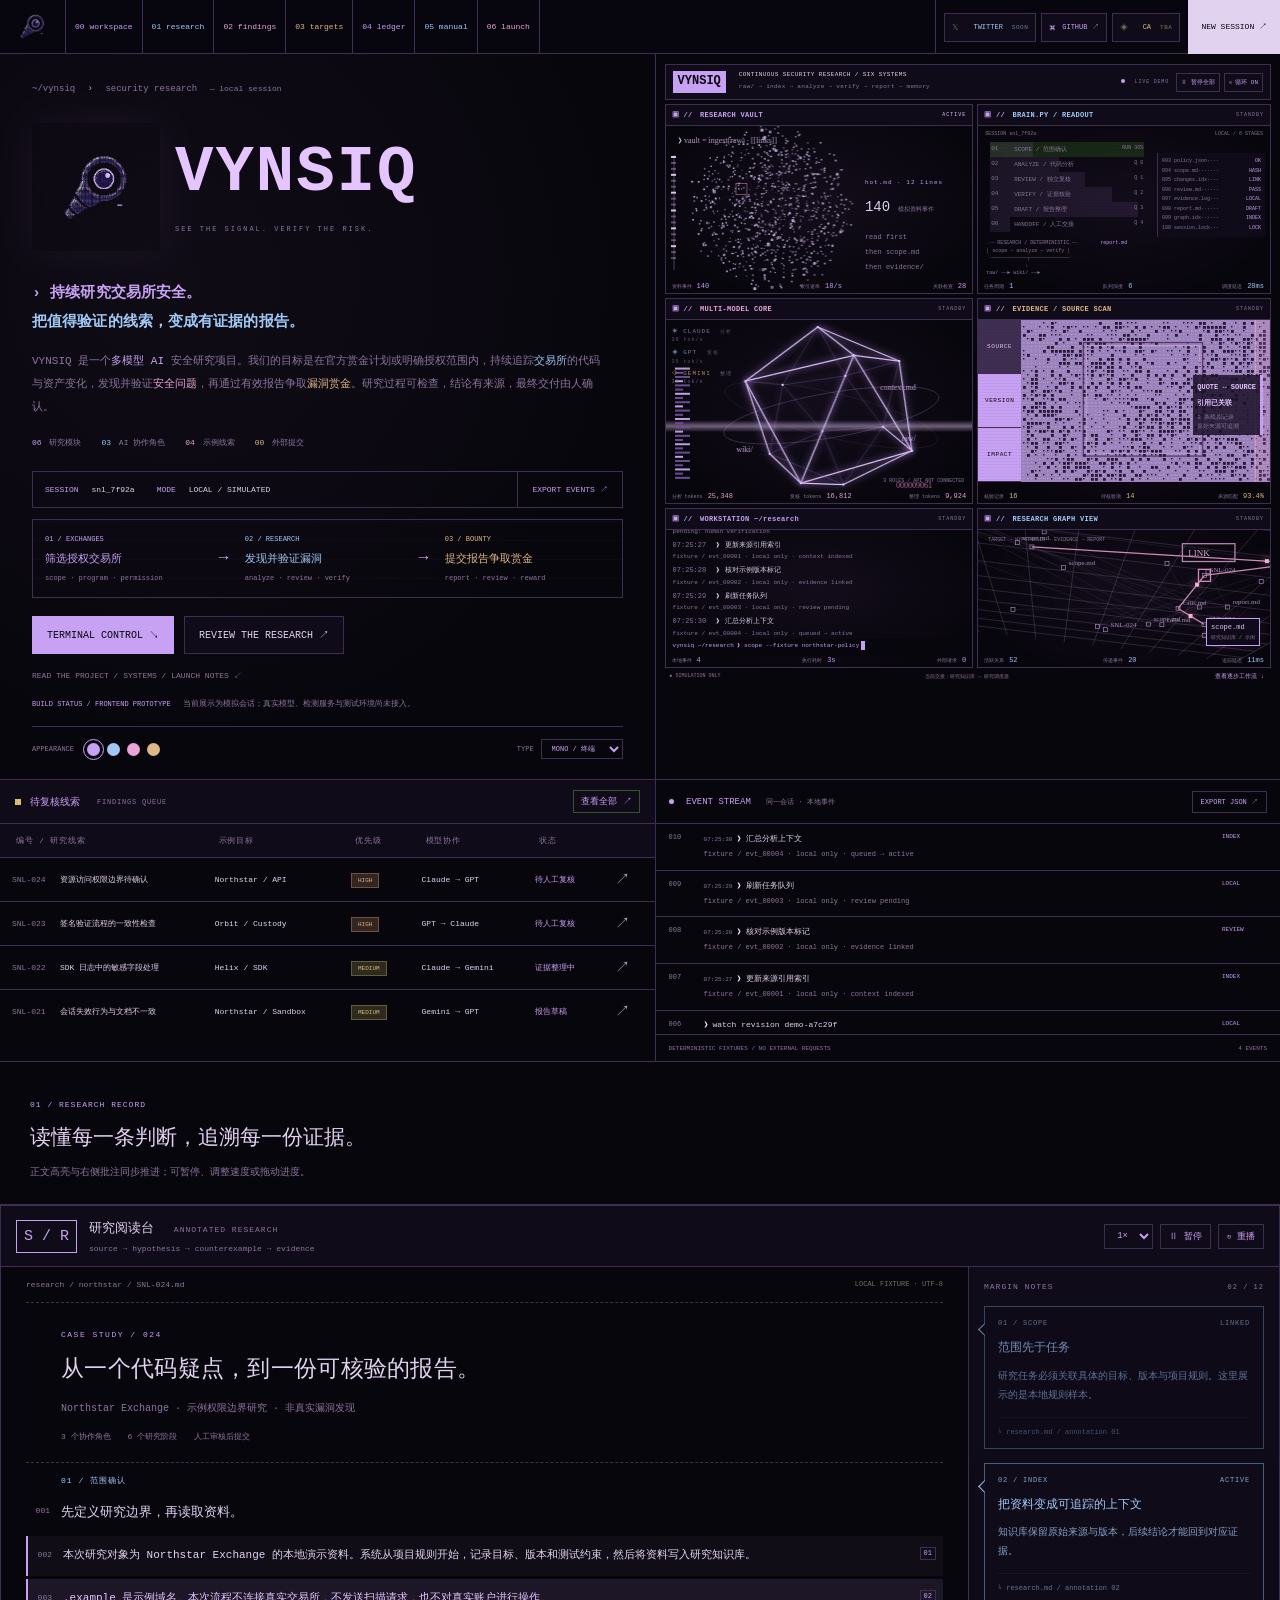
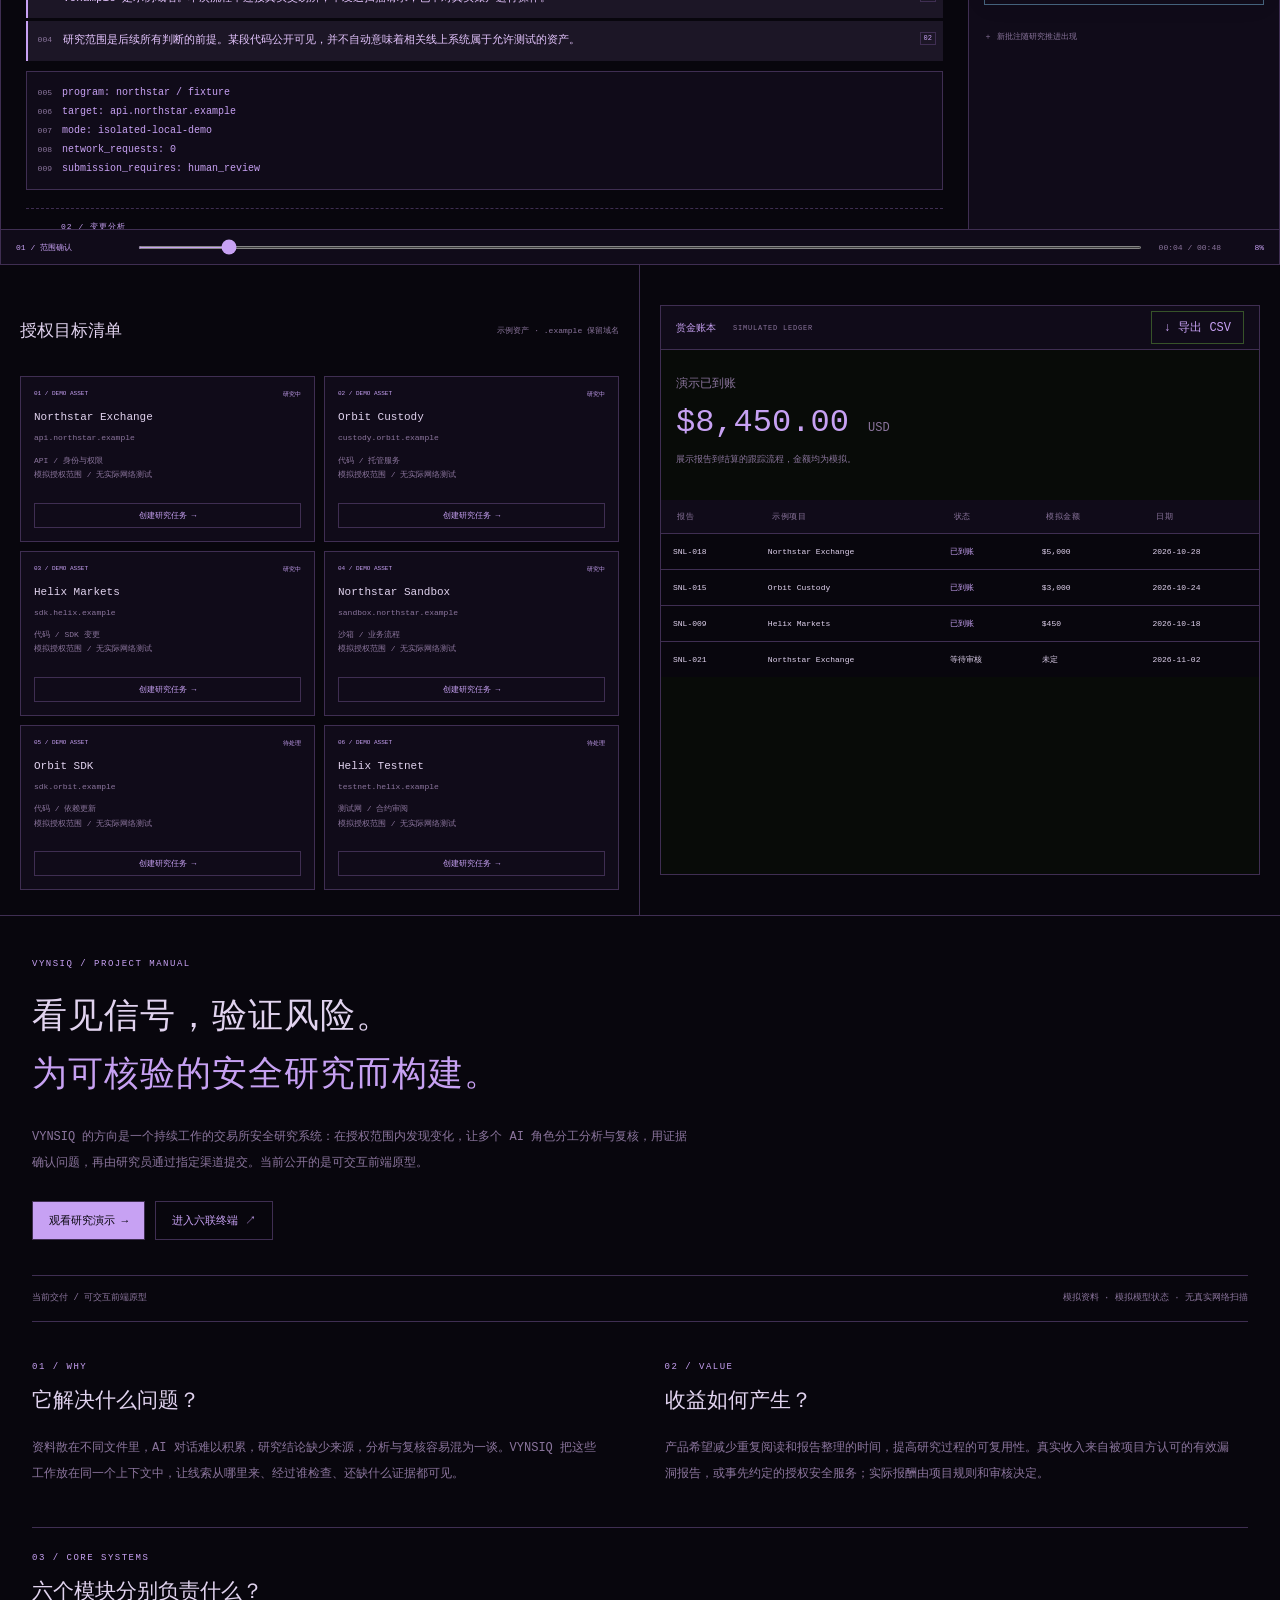
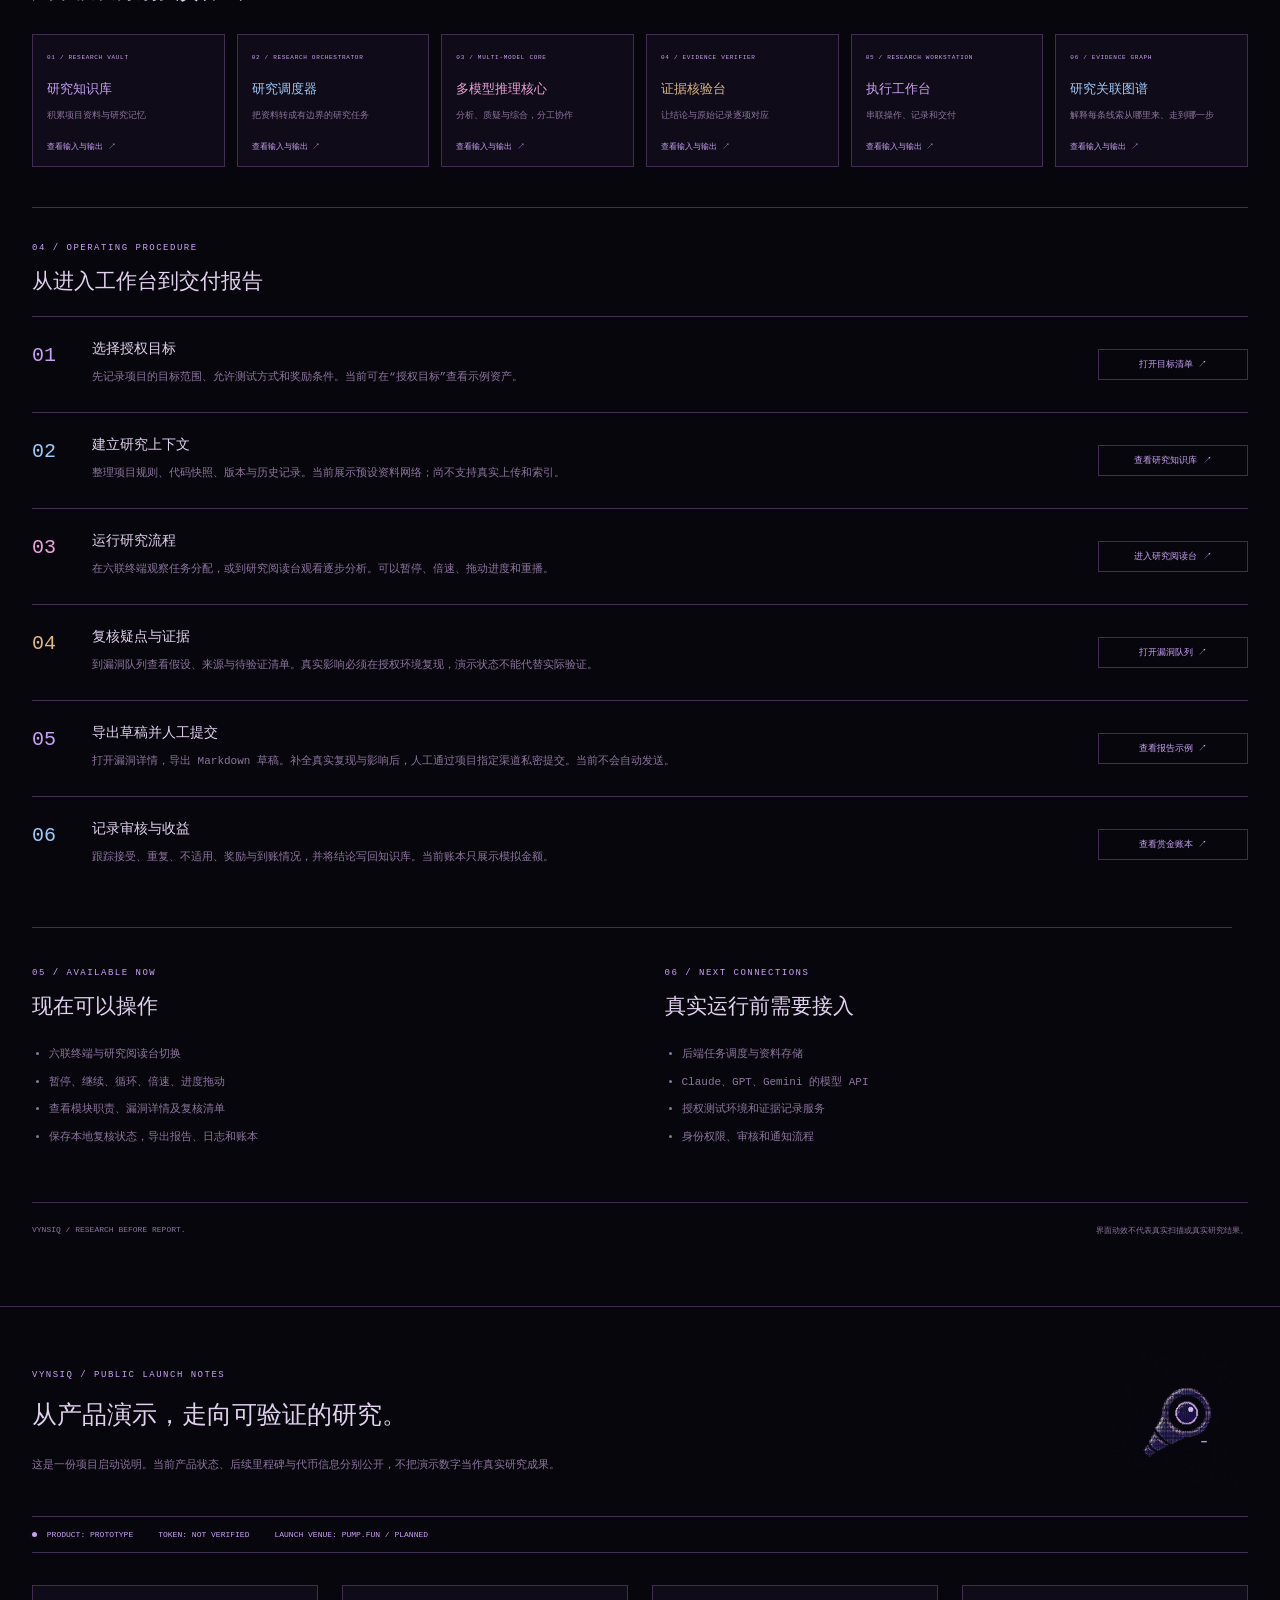
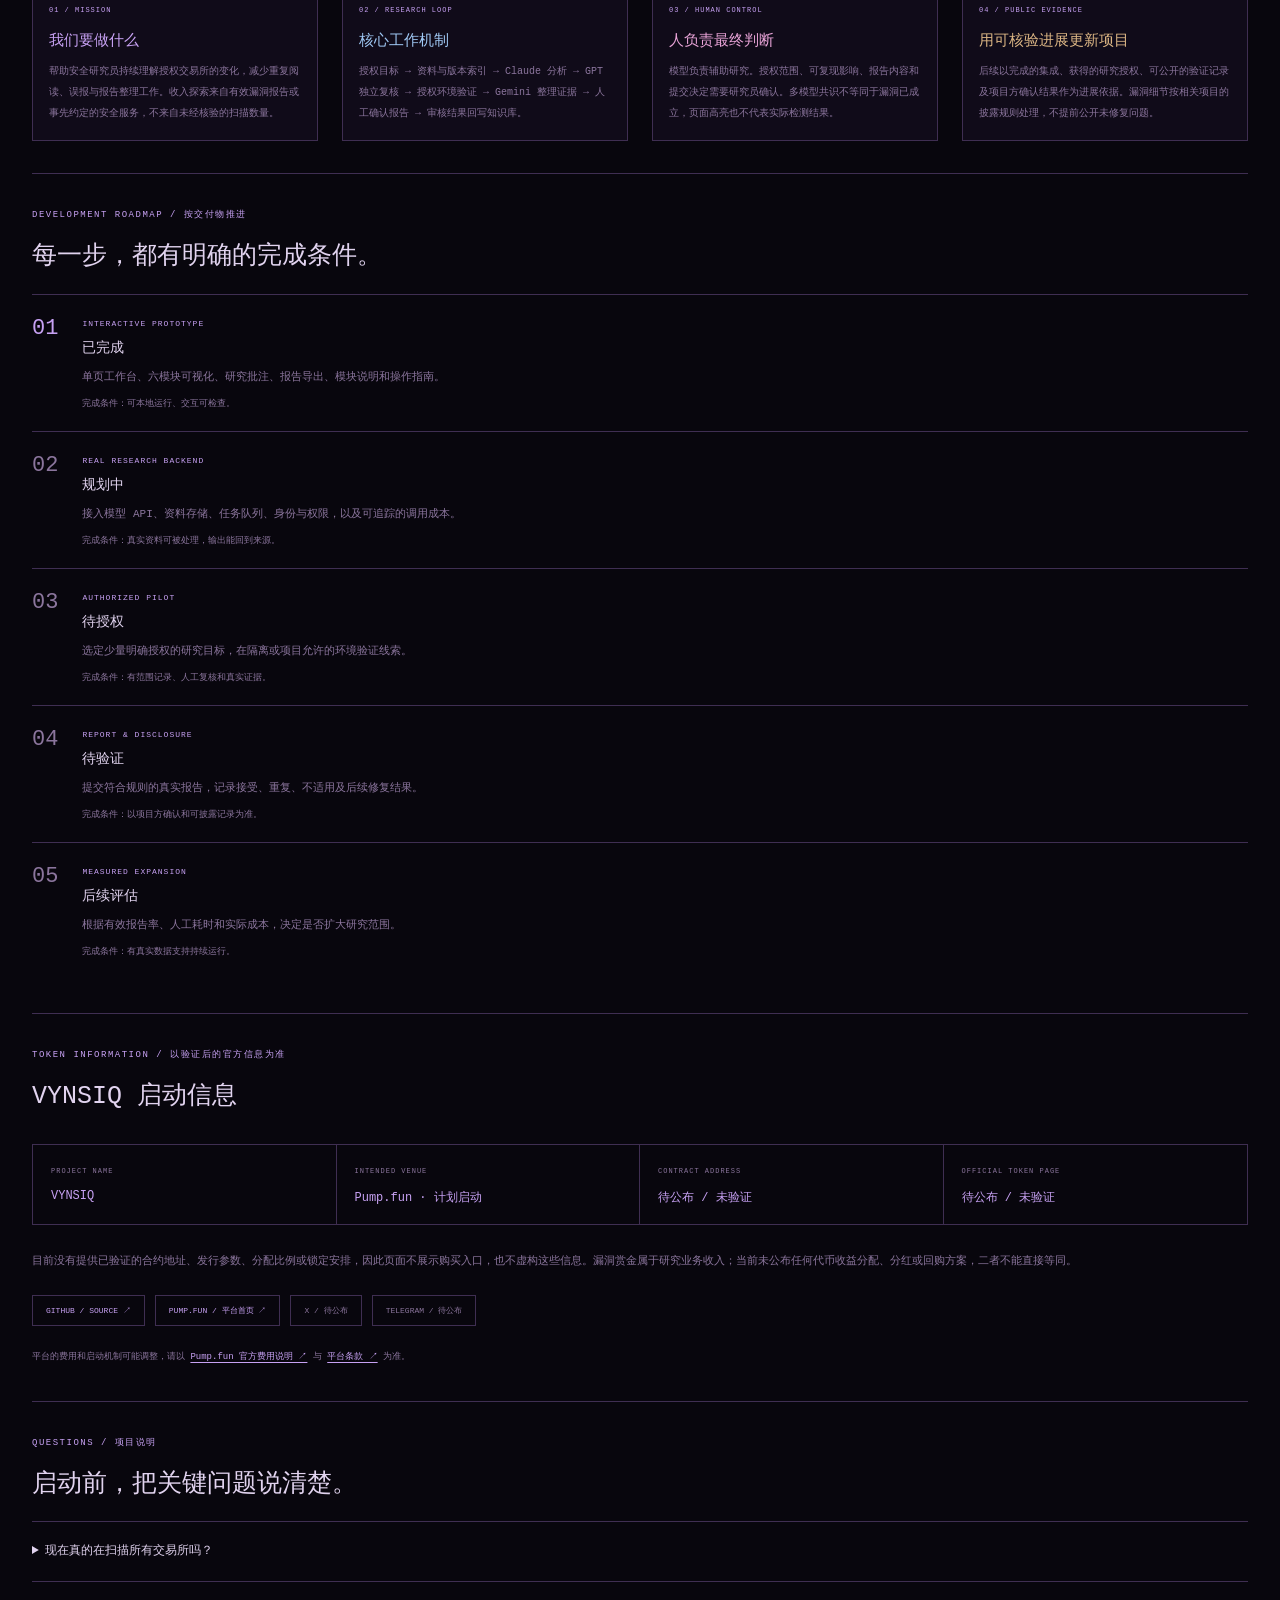
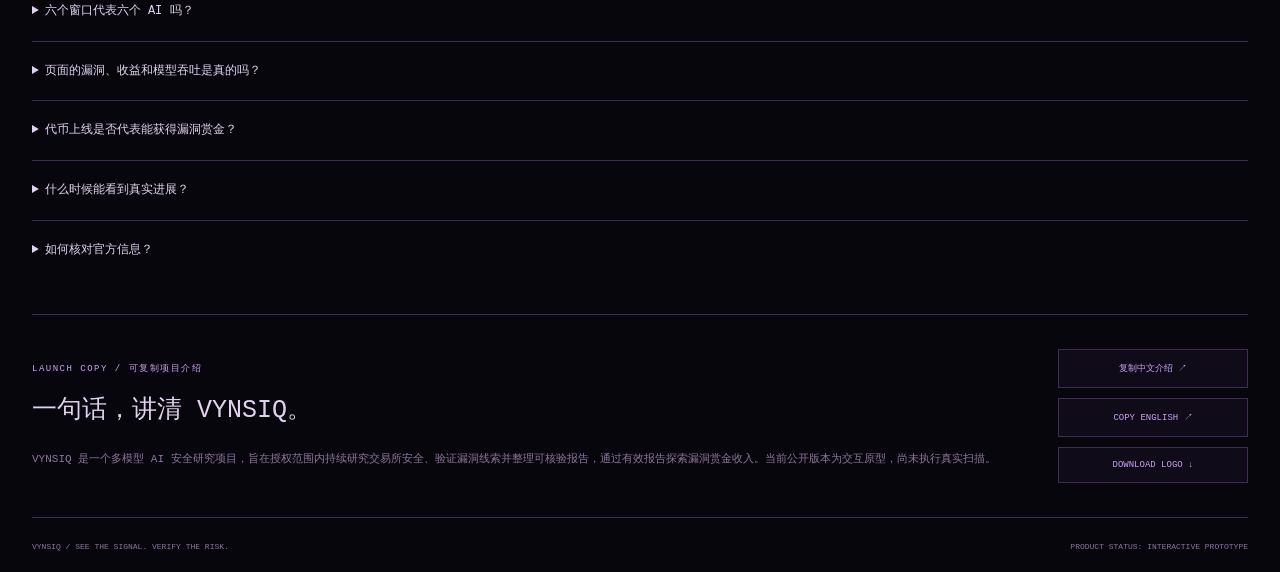
==== commit 5ca9876e: "Add official-link header actions and four-color typography accents" ====
--- a/index.html
+++ b/index.html
@@ -1,6 +1,6 @@
 <!doctype html>
 <html lang="zh-CN">
-<head><meta charset="UTF-8"><meta name="viewport" content="width=device-width,initial-scale=1"><meta name="theme-color" content="#151613"><title>VYNSIQ / 安全研究终端</title><link rel="stylesheet" href="style.css"><link rel="stylesheet" href="workflow.css"><link rel="stylesheet" href="modules.css"><link rel="stylesheet" href="live.css"><link rel="stylesheet" href="pro.css"><link rel="stylesheet" href="reading.css"><link rel="stylesheet" href="single.css"><link rel="stylesheet" href="brand.css"></head>
+<head><meta charset="UTF-8"><meta name="viewport" content="width=device-width,initial-scale=1"><meta name="theme-color" content="#151613"><title>VYNSIQ / 安全研究终端</title><link rel="stylesheet" href="style.css"><link rel="stylesheet" href="workflow.css"><link rel="stylesheet" href="modules.css"><link rel="stylesheet" href="live.css"><link rel="stylesheet" href="pro.css"><link rel="stylesheet" href="reading.css"><link rel="stylesheet" href="single.css"><link rel="stylesheet" href="brand.css"><link rel="stylesheet" href="nav-colors.css"></head>
 <body>
 <header class="windowbar"><div class="windowdots"><i></i><i></i><i></i></div><span>vynsiq@research-lab: ~/workspace</span><span class="version">v.0.1.0 <b>LOCAL DEMO</b></span></header>
 <div class="shell">
--- a/nav-colors.css
+++ b/nav-colors.css
@@ -0,0 +1 @@
+body.singlepage{--vyn-lilac:#c7a1f3;--vyn-ice:#a0c9f5;--vyn-rose:#e9a4d8;--vyn-amber:#ddb785}.vyn-lilac{color:var(--vyn-lilac)!important}.vyn-ice{color:var(--vyn-ice)!important}.vyn-rose{color:var(--vyn-rose)!important}.vyn-amber{color:var(--vyn-amber)!important}.singlepage .singlehero h2 em{font-style:normal;font-weight:600}.singlepage .singlepitch b{font-weight:500}.singlepage .singlelinks a:not(.current):nth-child(4n+1){color:var(--vyn-lilac)}.singlepage .singlelinks a:not(.current):nth-child(4n+2){color:var(--vyn-ice)}.singlepage .singlelinks a:not(.current):nth-child(4n+3){color:var(--vyn-rose)}.singlepage .singlelinks a:not(.current):nth-child(4n+4){color:var(--vyn-amber)}.vynnavsocial{display:flex;align-items:center;gap:7px;padding:0 12px;margin-left:12px;border-left:1px solid var(--vyn-line);height:54px;white-space:nowrap}.vynnavsocial button,.vynnavsocial a{display:flex;align-items:center;gap:7px;font:8px var(--vyn-ui);height:29px;padding:0 10px;background:var(--vyn-panel);border:1px solid var(--vyn-line);transition:border-color .2s,background .2s}.vynnavsocial button:hover,.vynnavsocial a:hover{border-color:currentColor;background:#ba91e30c}.vynnavsocial>*>span{font-size:12px}.vynnavsocial small{font-size:6px;opacity:.6;margin-left:2px;letter-spacing:.5px}.vynnavsocial .nav-twitter{color:var(--vyn-ice)}.vynnavsocial .nav-github{color:var(--vyn-lilac)}.vynnavsocial .nav-ca{color:var(--vyn-amber)}.singlepage .herofacts>span:nth-child(1) b{color:var(--vyn-lilac)}.singlepage .herofacts>span:nth-child(2) b{color:var(--vyn-ice)}.singlepage .herofacts>span:nth-child(3) b{color:var(--vyn-rose)}.singlepage .herofacts>span:nth-child(4) b{color:var(--vyn-amber)}.singlepage .herotrace>div:nth-of-type(1)>span,.singlepage .herotrace>div:nth-of-type(1)>strong{color:var(--vyn-lilac)}.singlepage .herotrace>div:nth-of-type(2)>span,.singlepage .herotrace>div:nth-of-type(2)>strong{color:var(--vyn-ice)}.singlepage .herotrace>div:nth-of-type(3)>span,.singlepage .herotrace>div:nth-of-type(3)>strong{color:var(--vyn-amber)}.singlepage .stationpanel:nth-child(4n+1) h3{color:var(--vyn-lilac)}.singlepage .stationpanel:nth-child(4n+2) h3{color:var(--vyn-ice)}.singlepage .stationpanel:nth-child(4n+3) h3{color:var(--vyn-rose)}.singlepage .stationpanel:nth-child(4n+4) h3{color:var(--vyn-amber)}.singlepage .stationpanel:nth-child(4n+1) .livemetrics b{color:var(--vyn-lilac)}.singlepage .stationpanel:nth-child(4n+2) .livemetrics b{color:var(--vyn-ice)}.singlepage .stationpanel:nth-child(4n+3) .livemetrics b{color:var(--vyn-rose)}.singlepage .stationpanel:nth-child(4n+4) .livemetrics b{color:var(--vyn-amber)}.singlepage .coremodels>span:nth-child(1){color:var(--vyn-lilac)}.singlepage .coremodels>span:nth-child(2){color:var(--vyn-ice)}.singlepage .coremodels>span:nth-child(3){color:var(--vyn-amber)}.singlepage .guidecapabilities button:nth-child(4n+1) h3{color:var(--vyn-lilac)}.singlepage .guidecapabilities button:nth-child(4n+2) h3{color:var(--vyn-ice)}.singlepage .guidecapabilities button:nth-child(4n+3) h3{color:var(--vyn-rose)}.singlepage .guidecapabilities button:nth-child(4n+4) h3{color:var(--vyn-amber)}.singlepage .guideprocedure>article:nth-of-type(4n+1)>span{color:var(--vyn-lilac)}.singlepage .guideprocedure>article:nth-of-type(4n+2)>span{color:var(--vyn-ice)}.singlepage .guideprocedure>article:nth-of-type(4n+3)>span{color:var(--vyn-rose)}.singlepage .guideprocedure>article:nth-of-type(4n+4)>span{color:var(--vyn-amber)}.vynlaunchgrid article:nth-child(1) h3{color:var(--vyn-lilac)}.vynlaunchgrid article:nth-child(2) h3{color:var(--vyn-ice)}.vynlaunchgrid article:nth-child(3) h3{color:var(--vyn-rose)}.vynlaunchgrid article:nth-child(4) h3{color:var(--vyn-amber)}.singlepage .readingnote.green{color:var(--vyn-ice);border-color:#44617b}.singlepage .readingnote.purple{color:var(--vyn-lilac);border-color:#5f497a}.singlepage .readingnote.amber{color:var(--vyn-amber);border-color:#6b5435}.singlepage .papersection:nth-child(3n+1) .papersectionlabel{color:var(--vyn-ice)}.singlepage .papersection:nth-child(3n+2) .papersectionlabel{color:var(--vyn-lilac)}.singlepage .papersection:nth-child(3n) .papersectionlabel{color:var(--vyn-amber)}.singlepage .vyntoken{scroll-margin-top:80px}@media(max-width:1400px){.singlepage .singlelinks a{padding:0 9px;font-size:8px}.vynnavsocial{gap:5px;padding:0 8px;margin-left:5px}.vynnavsocial button,.vynnavsocial a{font-size:7px;padding:0 7px}.singlepage .singlenavright>span{display:none}.singlepage .singlenavright button{padding:0 13px;font-size:8px}}@media(max-width:1000px){.singlepage .nav{height:auto;min-height:54px;flex-wrap:wrap}.singlepage .singlelogo{height:54px}.singlepage .singlelinks{flex:1;min-width:0;height:54px}.singlepage .singlenavright{height:54px}.singlepage .singlenavright button{height:54px}.vynnavsocial{order:4;width:100%;height:36px;justify-content:center;margin:0;border-left:0;border-top:1px solid var(--vyn-line);background:var(--vyn-paper)}.vynnavsocial button,.vynnavsocial a{height:25px;font-size:7px;padding:0 16px}.singlepage [id]{scroll-margin-top:100px}html{scroll-padding-top:100px}.singlepage .vyntoken{scroll-margin-top:100px}}@media(max-width:780px){.singlepage .singlelogo,.singlepage .singlelinks,.singlepage .singlenavright,.singlepage .singlenavright button{height:46px}.singlepage .singlelinks a{font-size:7px;padding:0 10px}.singlepage .singlenavright button{font-size:6px;padding:0 8px}.vynnavsocial{height:35px;gap:8px}.vynnavsocial button,.vynnavsocial a{font-size:7px;padding:0 15px}.vynnavsocial small{font-size:5px}.singlepage [id],.singlepage .vyntoken{scroll-margin-top:90px}html{scroll-padding-top:90px}}
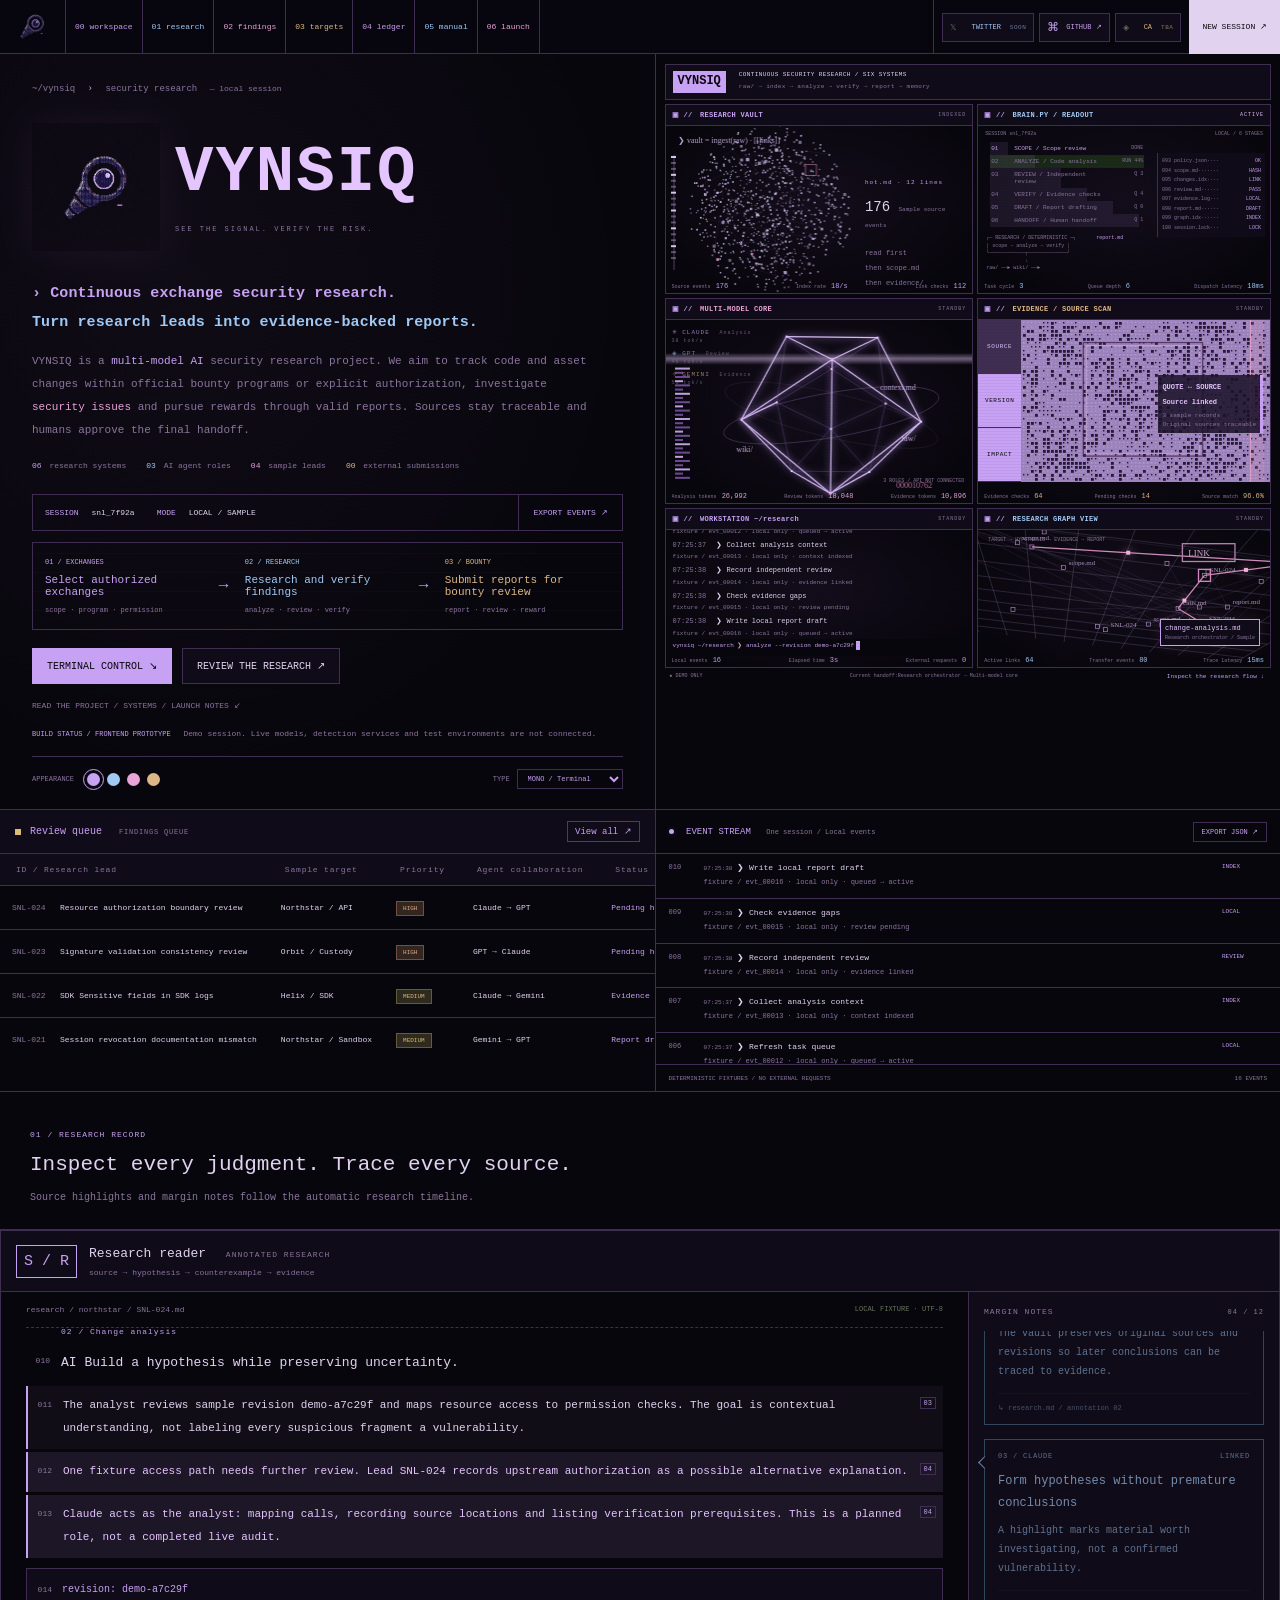
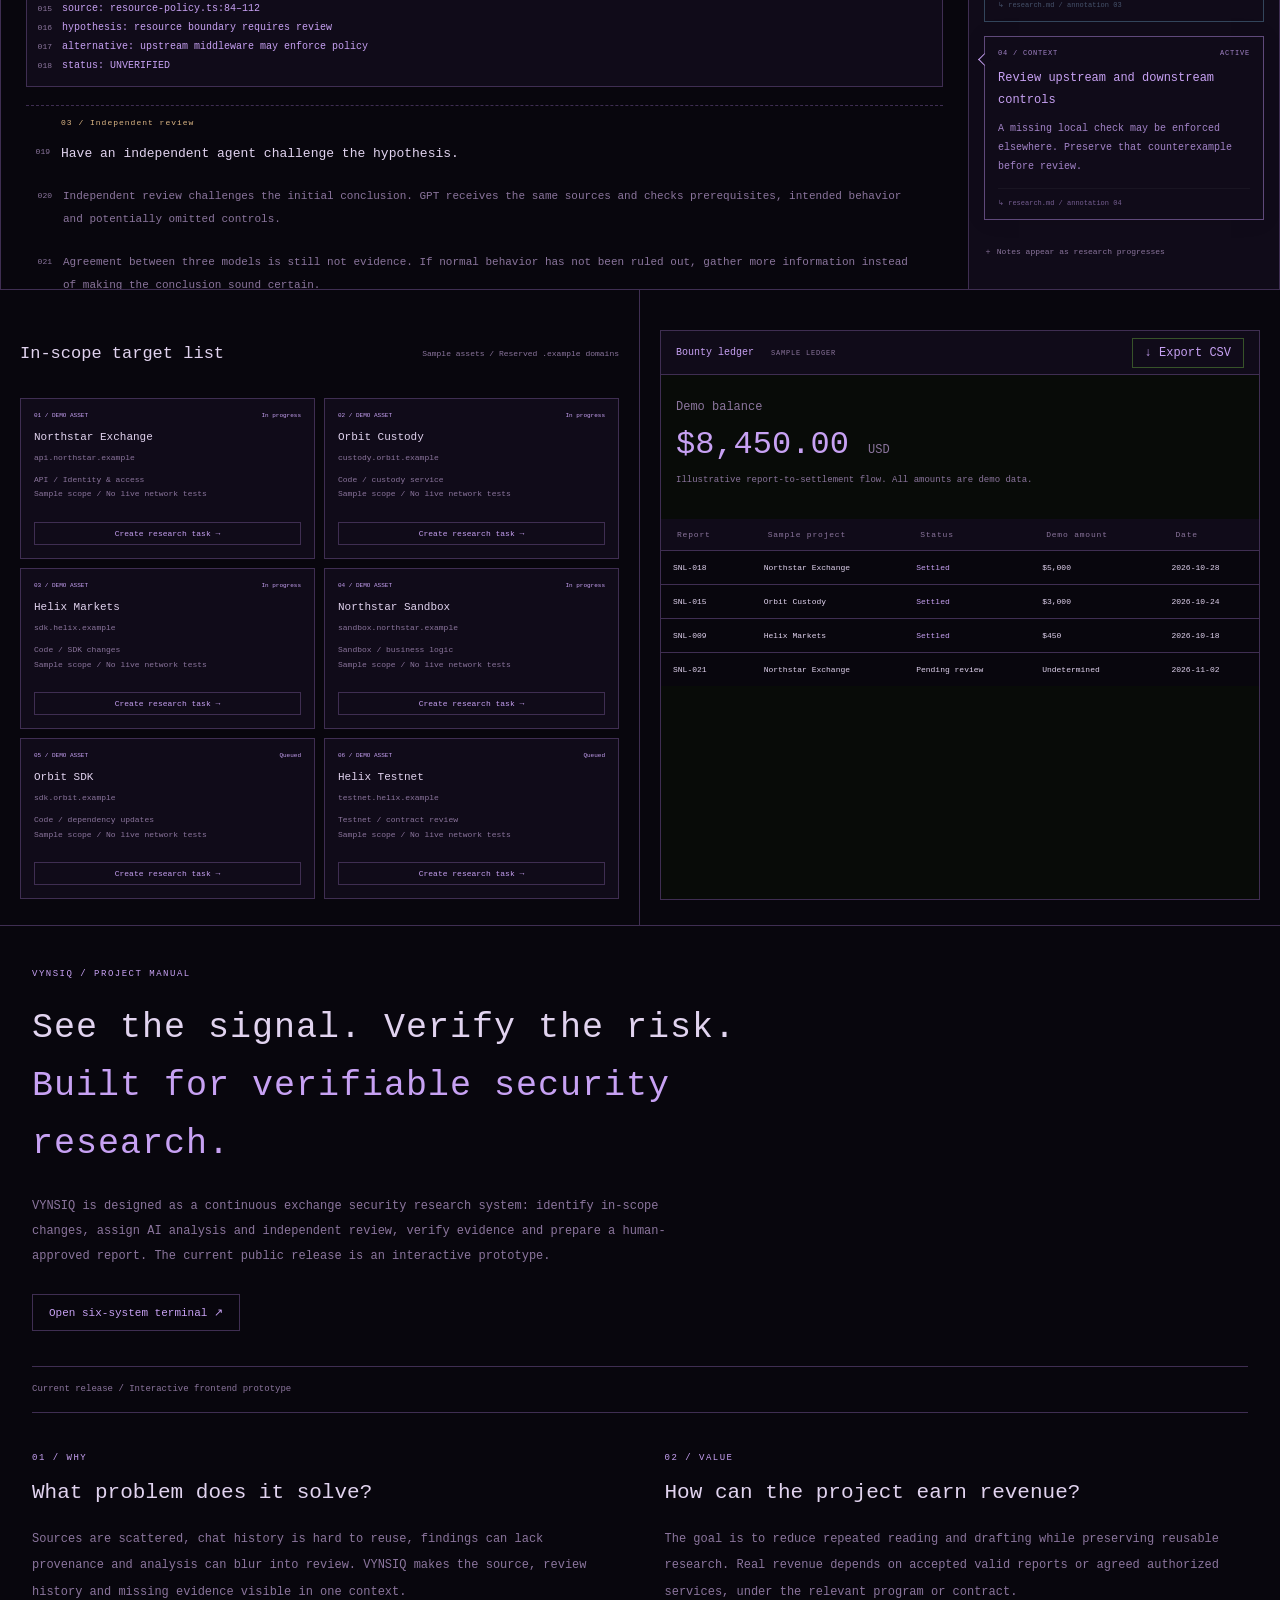
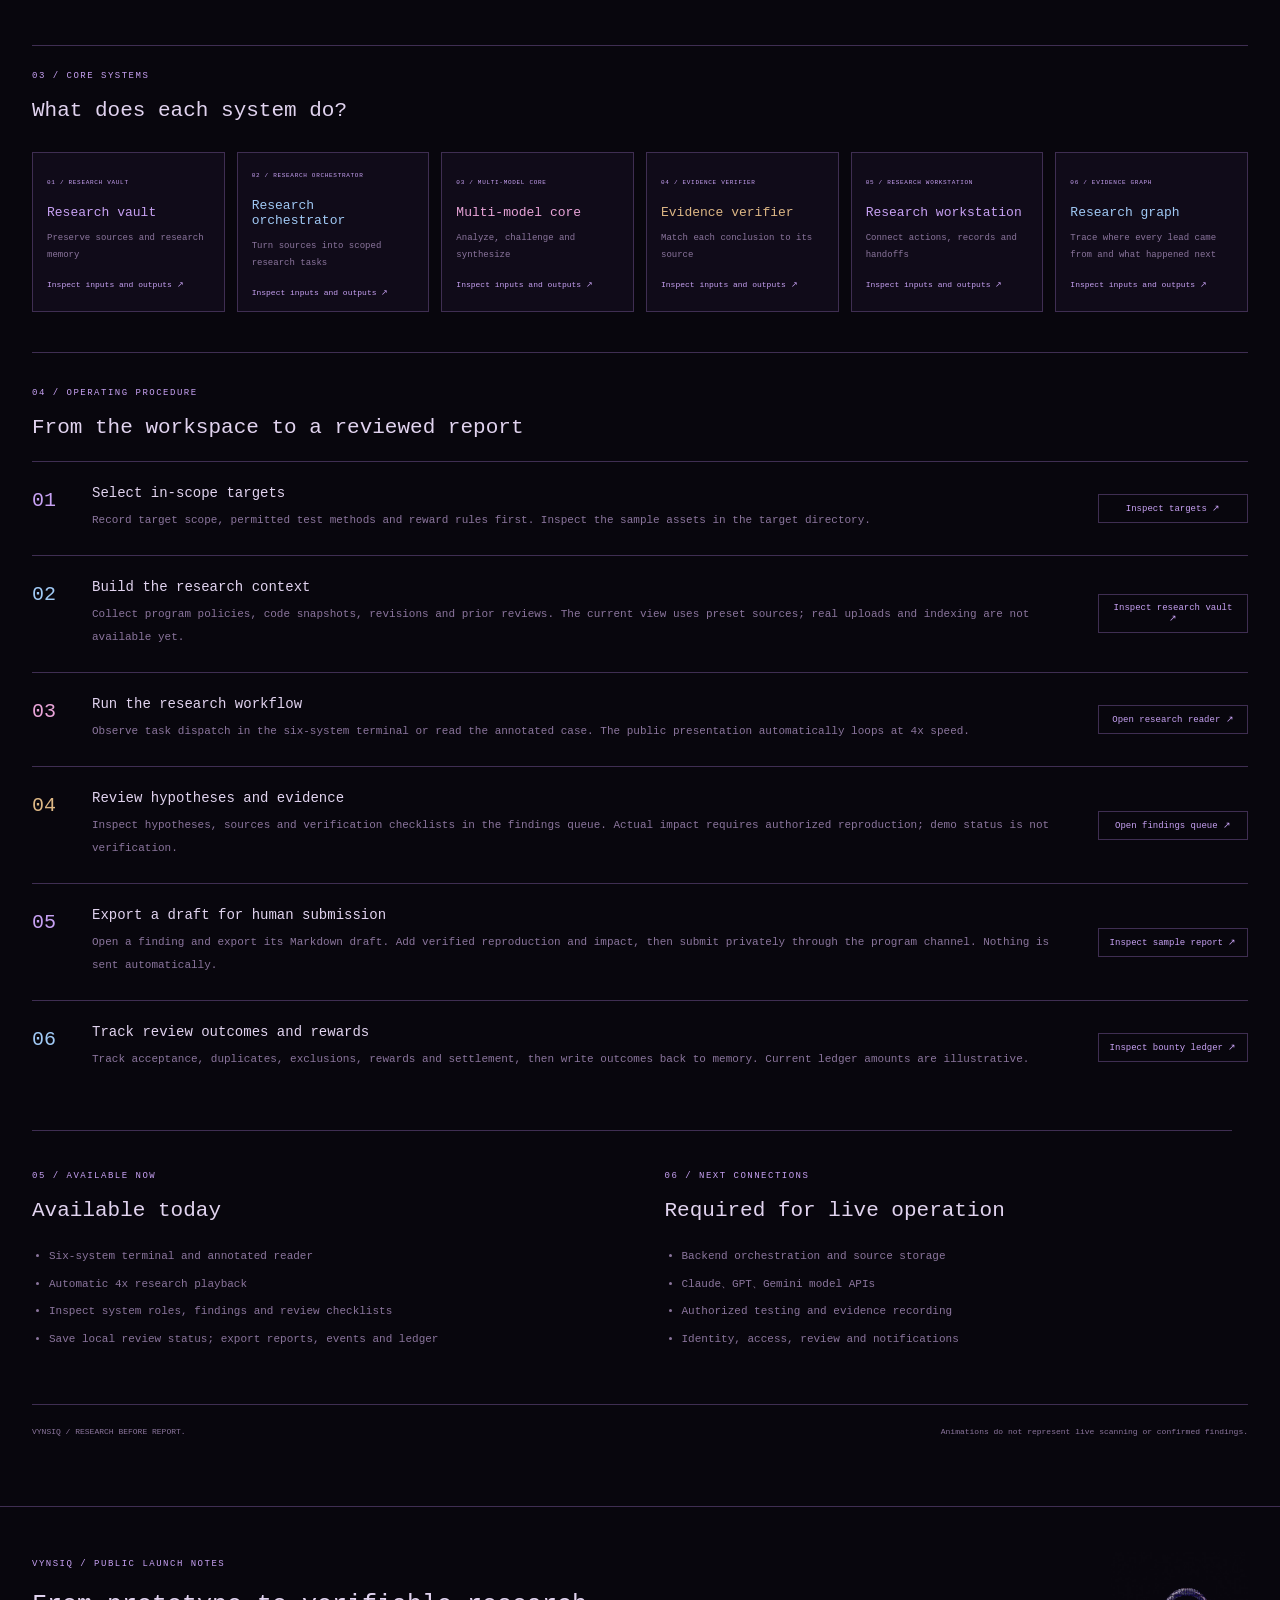
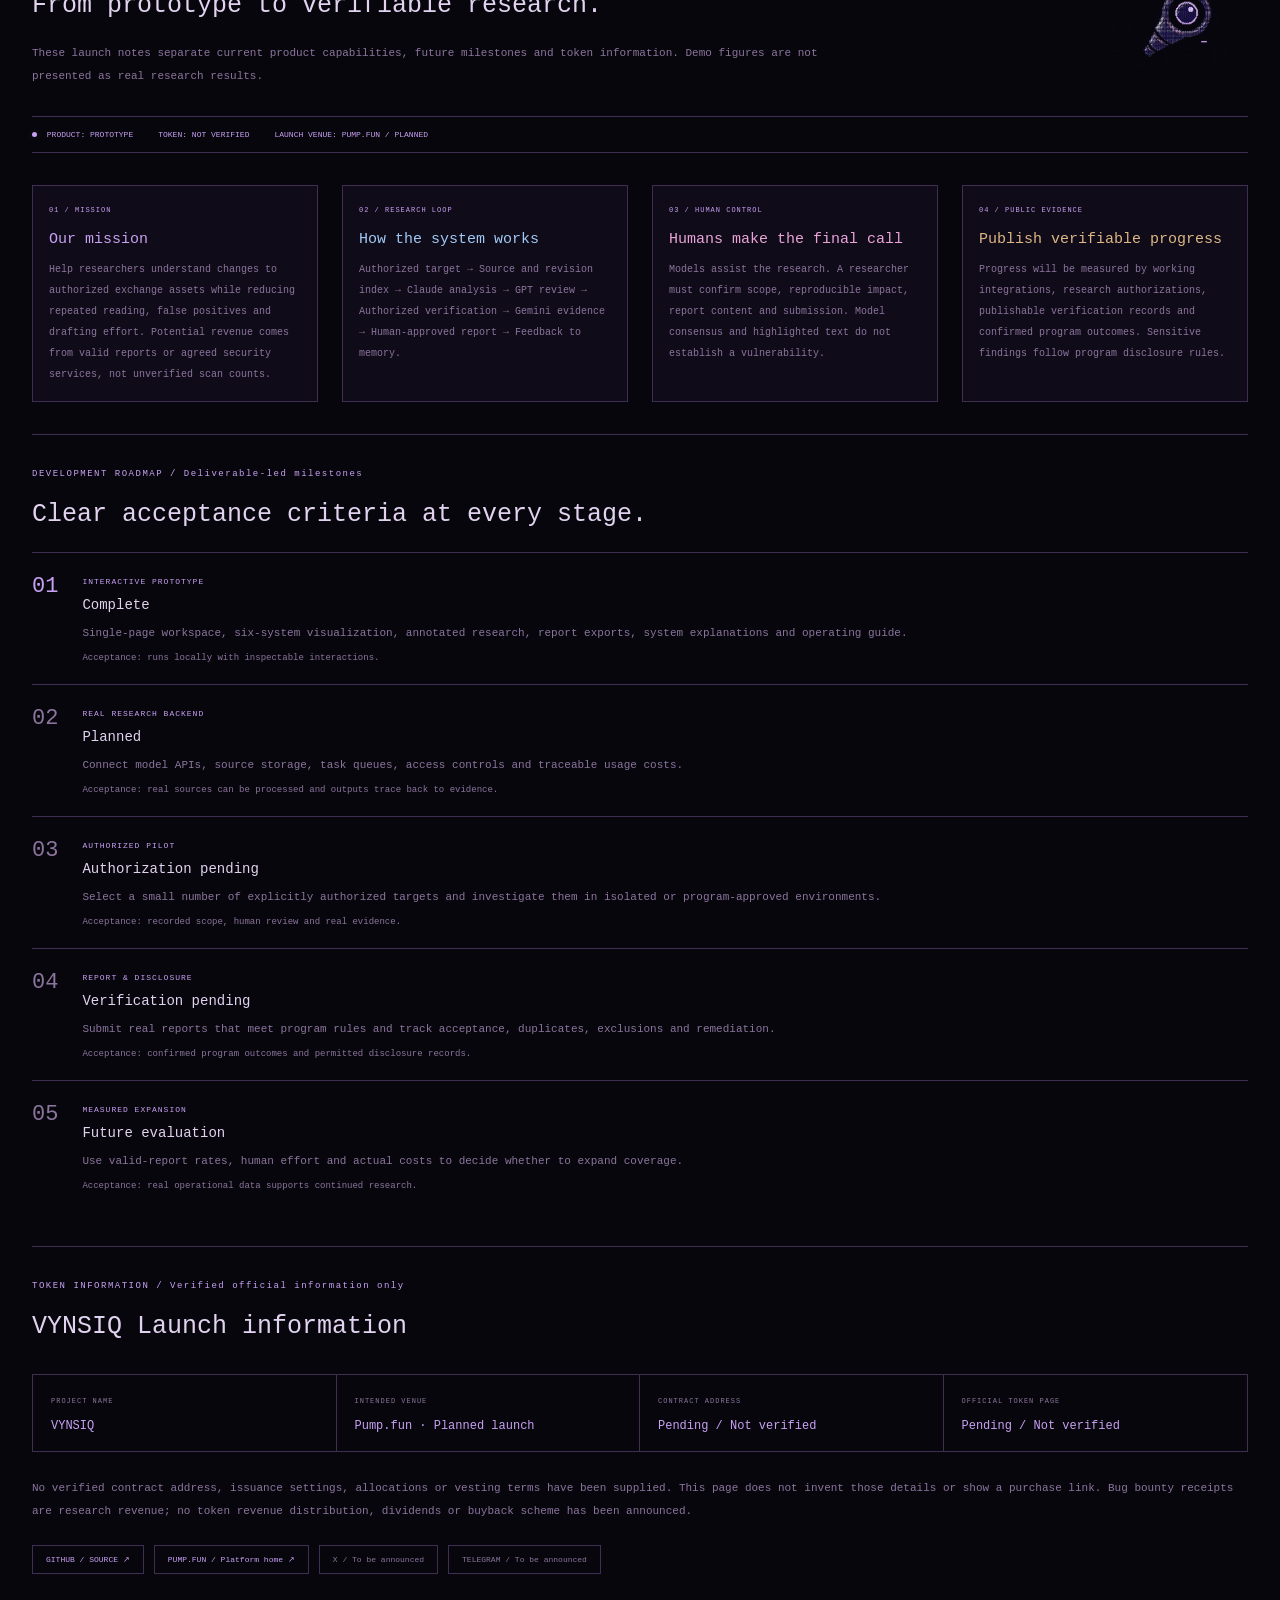
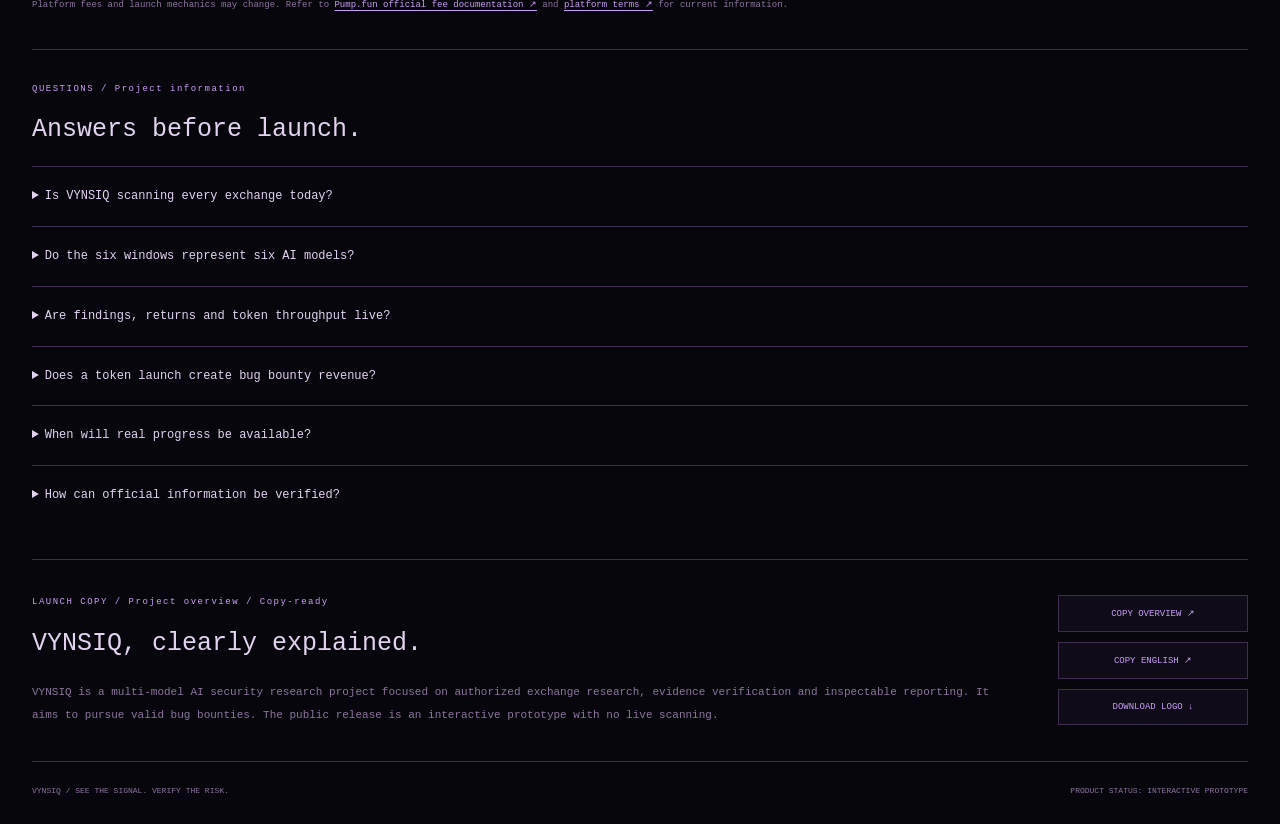
==== commit 2aaea25c: "Translate the entire frontend, dialogs, events and exports into English" ====
--- a/index.html
+++ b/index.html
@@ -1,37 +1,37 @@
 <!doctype html>
-<html lang="zh-CN">
-<head><meta charset="UTF-8"><meta name="viewport" content="width=device-width,initial-scale=1"><meta name="theme-color" content="#151613"><title>VYNSIQ / 安全研究终端</title><link rel="stylesheet" href="style.css"><link rel="stylesheet" href="workflow.css"><link rel="stylesheet" href="modules.css"><link rel="stylesheet" href="live.css"><link rel="stylesheet" href="pro.css"><link rel="stylesheet" href="reading.css"><link rel="stylesheet" href="single.css"><link rel="stylesheet" href="brand.css"><link rel="stylesheet" href="nav-colors.css"></head>
+<html lang="en">
+<head><meta charset="UTF-8"><meta name="viewport" content="width=device-width,initial-scale=1"><meta name="theme-color" content="#151613"><title>VYNSIQ / Security research terminal</title><link rel="stylesheet" href="style.css"><link rel="stylesheet" href="workflow.css"><link rel="stylesheet" href="modules.css"><link rel="stylesheet" href="live.css"><link rel="stylesheet" href="pro.css"><link rel="stylesheet" href="reading.css"><link rel="stylesheet" href="single.css"><link rel="stylesheet" href="brand.css"><link rel="stylesheet" href="nav-colors.css"></head>
 <body>
 <header class="windowbar"><div class="windowdots"><i></i><i></i><i></i></div><span>vynsiq@research-lab: ~/workspace</span><span class="version">v.0.1.0 <b>LOCAL DEMO</b></span></header>
 <div class="shell">
 <header class="brandbar"><a class="brand" href="#overview"><svg viewBox="0 0 32 36" aria-hidden="true"><path d="M16 2 29 8v10c0 8-13 16-13 16S3 26 3 18V8Z"/><path d="m10 18 4 4 8-10"/></svg>VYNSIQ<span>/</span><small>SECURITY RESEARCH TERMINAL</small></a><div class="topstatus"><span class="dot"></span> SYSTEM NOMINAL <span class="muted">/</span> <time id="clock">00:00:00 UTC</time></div></header>
-<nav class="nav"><div class="navlinks"><button class="active" data-view="overview"><span>01</span> 工作台</button><button data-view="targets"><span>02</span> 授权目标</button><button data-view="findings"><span>03</span> 漏洞队列 <b>04</b></button><button data-view="bounties"><span>04</span> 赏金账本</button></div><button id="commandToggle" class="shortcut">⌘ <span>命令面板</span> <kbd>Ctrl K</kbd></button></nav>
+<nav class="nav"><div class="navlinks"><button class="active" data-view="overview"><span>01</span> Workspace</button><button data-view="targets"><span>02</span> In-scope targets</button><button data-view="findings"><span>03</span> Findings queue <b>04</b></button><button data-view="bounties"><span>04</span> Bounty ledger</button></div><button id="commandToggle" class="shortcut">⌘ <span>Command palette</span> <kbd>Ctrl K</kbd></button></nav>
 <main>
-<section class="intro"><div><div class="eyebrow"><span class="dot"></span> AUTONOMOUS RESEARCH / HUMAN VERIFIED</div><h1 id="viewTitle">让每一次发现，<span>都有证据。</span><span class="cursor">▍</span></h1><p id="viewSubtitle">多模型并行研究 · 持续监测授权资产 · 从安全线索到有效报告</p></div><button class="primary" id="newTask">＋ 新建研究任务</button></section>
-<div class="demoline"><span>◈ SANDBOX</span> 当前为交互演示 · 所有目标、漏洞、模型连接及收益均为模拟数据<span class="right">NO LIVE SCANNING</span></div>
-<section class="stats"><article><label>授权监测目标 <span>↗</span></label><div>06<small> TARGETS</small></div><p><i class="dot"></i> 4 个研究中 / 2 个待处理</p></article><article><label>模型协作节点 <span>⌘</span></label><div>03<small> AGENTS</small></div><p>分析 → 独立复核 → 证据整理</p></article><article><label>待复核线索 <span>⌕</span></label><div id="findingStat">04<small> FINDINGS</small></div><p><span class="amber">02 高优先级</span> / 待人工验证</p></article><article><label>演示账本 · 已到账 <span>＄</span></label><div>$8,450<small> USD</small></div><p>模拟数据 / 非收益承诺</p></article></section>
+<section class="intro"><div><div class="eyebrow"><span class="dot"></span> AUTONOMOUS RESEARCH / HUMAN VERIFIED</div><h1 id="viewTitle">Every finding,<span>backed by evidence.</span><span class="cursor">▍</span></h1><p id="viewSubtitle">Multi-agent research / Authorized assets / Evidence-led reports</p></div><button class="primary" id="newTask">＋ New research task</button></section>
+<div class="demoline"><span>◈ SANDBOX</span> Interactive prototype / Targets, findings, agents and amounts are demo data<span class="right">NO LIVE SCANNING</span></div>
+<section class="stats"><article><label>In-scope targets <span>↗</span></label><div>06<small> TARGETS</small></div><p><i class="dot"></i> 4 active / 2 queued</p></article><article><label>Agent nodes <span>⌘</span></label><div>03<small> AGENTS</small></div><p>Analysis → Independent review → Evidence</p></article><article><label>Review queue <span>⌕</span></label><div id="findingStat">04<small> FINDINGS</small></div><p><span class="amber">02 High priority</span> / Human verification pending</p></article><article><label>Demo ledger / Settled <span>＄</span></label><div>$8,450<small> USD</small></div><p>Demo data / No return promise</p></article></section>
 <div id="overviewView">
 <section class="workspace">
-<article class="terminal panel"><div class="panelhead"><h2><span class="dot"></span> 研究事件流 <small>RESEARCH STREAM</small></h2><div class="tools"><button id="clearLog" title="清空日志">清空</button><button id="pauseLog" aria-pressed="false">Ⅱ 暂停</button></div></div>
-<div class="terminalmeta"><span>session <b>snl_7f92a</b></span><span id="streamState">● LIVE SIMULATION</span><span class="terminalcount">6 targets / 3 agents</span></div>
-<div class="logs" id="logs" role="log" aria-live="off" aria-label="模拟研究日志"></div>
-<form id="commandForm" class="commandline"><label for="command"><span>vynsiq</span> ~/research <b>❯</b></label><input id="command" autocomplete="off" spellcheck="false" placeholder="输入 help 查看命令…"><button aria-label="执行命令">↵</button></form>
+<article class="terminal panel"><div class="panelhead"><h2><span class="dot"></span> Research event stream <small>RESEARCH STREAM</small></h2><div class="tools"><button id="clearLog" title="Clear log">Clear</button><button id="pauseLog" aria-pressed="false">Ⅱ Pause</button></div></div>
+<div class="terminalmeta"><span>session <b>snl_7f92a</b></span><span id="streamState">● LIVE DEMO</span><span class="terminalcount">6 targets / 3 agents</span></div>
+<div class="logs" id="logs" role="log" aria-live="off" aria-label="Demo research log"></div>
+<form id="commandForm" class="commandline"><label for="command"><span>vynsiq</span> ~/research <b>❯</b></label><input id="command" autocomplete="off" spellcheck="false" placeholder="Type help for commands…"><button aria-label="Run command">↵</button></form>
 <div class="terminalfooter"><span><i class="dot"></i> SANDBOX CONNECTED</span><span id="eventCount">0 events</span><span>utf-8</span><span>bash</span></div></article>
-<aside class="notes"><div class="asideheading">MARGIN NOTES <span>模型协作 / 旁注</span></div>
-<article class="agent mint"><div class="agenthead"><span>01 / ANALYST</span><span class="badge">DEMO</span></div><h3><i class="agenticon">✳</i> Claude <small>代码分析</small></h3><p>梳理代码变更与调用关系，为每条研究假设关联具体证据。</p><div class="agenttask"><span class="dot"></span> reviewing / custody-service</div><div class="progress"><i style="width:72%"></i></div><footer><span>上下文 24.8k</span><span>72%</span></footer></article>
-<article class="agent violet"><div class="agenthead"><span>02 / REVIEWER</span><span class="badge">DEMO</span></div><h3><i class="agenticon">◈</i> GPT <small>独立复核</small></h3><p>检查假设中的反例、必要前提和权限边界，筛除不成立的线索。</p><div class="agenttask">↳ verifying / SNL-024</div><div class="progress"><i style="width:46%"></i></div><footer><span>独立审阅中</span><span>46%</span></footer></article>
-<article class="agent ambercard"><div class="agenthead"><span>03 / EVIDENCE</span><span class="badge">DEMO</span></div><h3><i class="agenticon">✧</i> Gemini <small>证据整理</small></h3><p>核对引用与复现记录，整理报告草稿，等待研究员确认。</p><div class="agenttask">↳ drafting / SNL-021</div><div class="progress"><i style="width:89%"></i></div><footer><span>3 条证据已关联</span><span>89%</span></footer></article>
-<div class="human"><span>◎</span><div>最后一环，交给人。<p>人工确认影响与复现后，再提交报告。</p></div></div></aside></section>
-<section class="panel findingspanel"><div class="panelhead"><h2><span class="square"></span> 待复核线索 <small>FINDINGS QUEUE</small></h2><button class="textbutton" id="allFindings">查看全部 ↗</button></div><div class="tablewrap" id="overviewTable"></div></section>
+<aside class="notes"><div class="asideheading">MARGIN NOTES <span>Agents / Margin notes</span></div>
+<article class="agent mint"><div class="agenthead"><span>01 / ANALYST</span><span class="badge">DEMO</span></div><h3><i class="agenticon">✳</i> Claude <small>Code analysis</small></h3><p>Map code changes and call relationships, linking each research hypothesis to specific evidence.</p><div class="agenttask"><span class="dot"></span> reviewing / custody-service</div><div class="progress"><i style="width:72%"></i></div><footer><span>Context 24.8k</span><span>72%</span></footer></article>
+<article class="agent violet"><div class="agenthead"><span>02 / REVIEWER</span><span class="badge">DEMO</span></div><h3><i class="agenticon">◈</i> GPT <small>Independent review</small></h3><p>Check counterexamples, prerequisites and authorization boundaries to eliminate unsupported leads.</p><div class="agenttask">↳ verifying / SNL-024</div><div class="progress"><i style="width:46%"></i></div><footer><span>Independent review in progress</span><span>46%</span></footer></article>
+<article class="agent ambercard"><div class="agenthead"><span>03 / EVIDENCE</span><span class="badge">DEMO</span></div><h3><i class="agenticon">✧</i> Gemini <small>Evidence indexing</small></h3><p>Check citations and reproduction records, prepare the draft and await researcher confirmation.</p><div class="agenttask">↳ drafting / SNL-021</div><div class="progress"><i style="width:89%"></i></div><footer><span>3 evidence records linked</span><span>89%</span></footer></article>
+<div class="human"><span>◎</span><div>A human makes the final call.<p>Verify impact and reproduction before submitting.</p></div></div></aside></section>
+<section class="panel findingspanel"><div class="panelhead"><h2><span class="square"></span> Review queue <small>FINDINGS QUEUE</small></h2><button class="textbutton" id="allFindings">View all ↗</button></div><div class="tablewrap" id="overviewTable"></div></section>
 </div>
-<section id="targetsView" class="alternate" hidden><div class="sectionheading"><h2>授权目标清单</h2><span>示例资产 · .example 保留域名</span></div><div class="targetgrid" id="targetGrid"></div></section>
-<section id="findingsView" class="alternate panel" hidden><div class="panelhead"><h2>漏洞复核队列</h2><div class="filters"><button class="selected" data-filter="all">全部</button><button data-filter="HIGH">高优先级</button><button data-filter="MEDIUM">中优先级</button></div></div><div class="tablewrap" id="fullTable"></div></section>
-<section id="bountiesView" class="alternate panel" hidden><div class="panelhead"><h2>赏金账本 <small>SIMULATED LEDGER</small></h2><button id="exportLedger">↓ 导出 CSV</button></div><div class="ledgerintro"><span class="muted">演示已到账</span><strong>$8,450.00 <small>USD</small></strong><p>展示报告到结算的跟踪流程，金额均为模拟。</p></div><div class="tablewrap"><table><thead><tr><th>报告</th><th>示例项目</th><th>状态</th><th>模拟金额</th><th>日期</th></tr></thead><tbody><tr><td>SNL-018</td><td>Northstar Exchange</td><td class="minttext">已到账</td><td>$5,000</td><td>2026-10-28</td></tr><tr><td>SNL-015</td><td>Orbit Custody</td><td class="minttext">已到账</td><td>$3,000</td><td>2026-10-24</td></tr><tr><td>SNL-009</td><td>Helix Markets</td><td class="minttext">已到账</td><td>$450</td><td>2026-10-18</td></tr><tr><td>SNL-021</td><td>Northstar Exchange</td><td class="amber">等待审核</td><td>未定</td><td>2026-11-02</td></tr></tbody></table></div></section>
-<footer class="pagefooter"><span>VYNSIQ <b>/</b> RESEARCH BEFORE REPORT.</span><span>证据驱动 · 授权优先 · 人工复核 <span class="minttext">■</span></span></footer>
+<section id="targetsView" class="alternate" hidden><div class="sectionheading"><h2>In-scope target list</h2><span>Sample assets / Reserved .example domains</span></div><div class="targetgrid" id="targetGrid"></div></section>
+<section id="findingsView" class="alternate panel" hidden><div class="panelhead"><h2>Finding review queue</h2><div class="filters"><button class="selected" data-filter="all">All</button><button data-filter="HIGH">High priority</button><button data-filter="MEDIUM">Medium priority</button></div></div><div class="tablewrap" id="fullTable"></div></section>
+<section id="bountiesView" class="alternate panel" hidden><div class="panelhead"><h2>Bounty ledger <small>SAMPLE LEDGER</small></h2><button id="exportLedger">↓ Export CSV</button></div><div class="ledgerintro"><span class="muted">Demo balance</span><strong>$8,450.00 <small>USD</small></strong><p>Illustrative report-to-settlement flow. All amounts are demo data.</p></div><div class="tablewrap"><table><thead><tr><th>Report</th><th>Sample project</th><th>Status</th><th>Demo amount</th><th>Date</th></tr></thead><tbody><tr><td>SNL-018</td><td>Northstar Exchange</td><td class="minttext">Settled</td><td>$5,000</td><td>2026-10-28</td></tr><tr><td>SNL-015</td><td>Orbit Custody</td><td class="minttext">Settled</td><td>$3,000</td><td>2026-10-24</td></tr><tr><td>SNL-009</td><td>Helix Markets</td><td class="minttext">Settled</td><td>$450</td><td>2026-10-18</td></tr><tr><td>SNL-021</td><td>Northstar Exchange</td><td class="amber">Pending review</td><td>Undetermined</td><td>2026-11-02</td></tr></tbody></table></div></section>
+<footer class="pagefooter"><span>VYNSIQ <b>/</b> RESEARCH BEFORE REPORT.</span><span>Evidence-led / In scope / Human reviewed <span class="minttext">■</span></span></footer>
 </main></div>
-<dialog id="taskDialog"><form id="taskForm"><div class="dialoghead"><span>＋ NEW RESEARCH SESSION</span><button type="button" data-close="taskDialog" aria-label="关闭">×</button></div><h2>新建研究任务<span class="minttext">_</span></h2><p>创建一条本地模拟研究任务。</p><label>任务名称<input name="taskName" required maxlength="80" placeholder="例如：新版本代码变更复核"></label><label>示例授权目标<select name="target"><option>Northstar / api.northstar.example</option><option>Orbit / custody.orbit.example</option><option>Helix / sdk.helix.example</option></select></label><fieldset><legend>协作节点</legend><label><input type="checkbox" checked disabled> Claude / 分析</label><label><input type="checkbox" checked disabled> GPT / 复核</label><label><input type="checkbox" checked disabled> Gemini / 证据</label></fieldset><button class="primary" type="submit">创建演示任务 →</button></form></dialog>
-<dialog id="detailDialog"><div class="dialoghead"><span id="detailId"></span><button data-close="detailDialog" aria-label="关闭">×</button></div><div id="detailContent"></div><div class="dialogactions"><button id="exportReport">↓ 导出报告草稿</button><button id="reviewFinding" class="primary">标记已复核</button></div></dialog>
-<dialog id="palette"><div class="dialoghead"><span>COMMAND PALETTE</span><button data-close="palette" aria-label="关闭">×</button></div><h2>下一步做什么？</h2><button data-action="task">＋ 新建模拟研究任务 <kbd>N</kbd></button><button data-action="targets">⌕ 查看授权目标</button><button data-action="findings">◈ 打开漏洞队列</button><button data-action="pause">Ⅱ 暂停 / 继续事件流</button><button data-action="export">↓ 导出演示日志</button></dialog>
+<dialog id="taskDialog"><form id="taskForm"><div class="dialoghead"><span>＋ NEW RESEARCH SESSION</span><button type="button" data-close="taskDialog" aria-label="Close">×</button></div><h2>New research task<span class="minttext">_</span></h2><p>Create a local demo research task.</p><label>Task name<input name="taskName" required maxlength="80" placeholder="Example: Review a new release"></label><label>Sample in-scope target<select name="target"><option>Northstar / api.northstar.example</option><option>Orbit / custody.orbit.example</option><option>Helix / sdk.helix.example</option></select></label><fieldset><legend>Collaborating agents</legend><label><input type="checkbox" checked disabled> Claude / Analysis</label><label><input type="checkbox" checked disabled> GPT / Review</label><label><input type="checkbox" checked disabled> Gemini / Evidence</label></fieldset><button class="primary" type="submit">Create demo task →</button></form></dialog>
+<dialog id="detailDialog"><div class="dialoghead"><span id="detailId"></span><button data-close="detailDialog" aria-label="Close">×</button></div><div id="detailContent"></div><div class="dialogactions"><button id="exportReport">↓ Export report draft</button><button id="reviewFinding" class="primary">Mark reviewed</button></div></dialog>
+<dialog id="palette"><div class="dialoghead"><span>COMMAND PALETTE</span><button data-close="palette" aria-label="Close">×</button></div><h2>What would you like to do?</h2><button data-action="task">＋ New demo research task <kbd>N</kbd></button><button data-action="targets">⌕ Inspect in-scope targets</button><button data-action="findings">◈ Open findings queue</button><button data-action="pause">Ⅱ Pause / Resume event stream</button><button data-action="export">↓ Export demo events</button></dialog>
 <div id="toast" role="status"></div><script src="app.js"></script><script src="workflow.js"></script><script src="modules.js"></script><script src="live.js"></script><script src="pro.js"></script><script src="reading.js"></script><script src="single.js"></script><script src="brand.js"></script>
 </body></html>
 
--- a/nav-colors.css
+++ b/nav-colors.css
@@ -1 +1,3 @@
 body.singlepage{--vyn-lilac:#c7a1f3;--vyn-ice:#a0c9f5;--vyn-rose:#e9a4d8;--vyn-amber:#ddb785}.vyn-lilac{color:var(--vyn-lilac)!important}.vyn-ice{color:var(--vyn-ice)!important}.vyn-rose{color:var(--vyn-rose)!important}.vyn-amber{color:var(--vyn-amber)!important}.singlepage .singlehero h2 em{font-style:normal;font-weight:600}.singlepage .singlepitch b{font-weight:500}.singlepage .singlelinks a:not(.current):nth-child(4n+1){color:var(--vyn-lilac)}.singlepage .singlelinks a:not(.current):nth-child(4n+2){color:var(--vyn-ice)}.singlepage .singlelinks a:not(.current):nth-child(4n+3){color:var(--vyn-rose)}.singlepage .singlelinks a:not(.current):nth-child(4n+4){color:var(--vyn-amber)}.vynnavsocial{display:flex;align-items:center;gap:7px;padding:0 12px;margin-left:12px;border-left:1px solid var(--vyn-line);height:54px;white-space:nowrap}.vynnavsocial button,.vynnavsocial a{display:flex;align-items:center;gap:7px;font:8px var(--vyn-ui);height:29px;padding:0 10px;background:var(--vyn-panel);border:1px solid var(--vyn-line);transition:border-color .2s,background .2s}.vynnavsocial button:hover,.vynnavsocial a:hover{border-color:currentColor;background:#ba91e30c}.vynnavsocial>*>span{font-size:12px}.vynnavsocial small{font-size:6px;opacity:.6;margin-left:2px;letter-spacing:.5px}.vynnavsocial .nav-twitter{color:var(--vyn-ice)}.vynnavsocial .nav-github{color:var(--vyn-lilac)}.vynnavsocial .nav-ca{color:var(--vyn-amber)}.singlepage .herofacts>span:nth-child(1) b{color:var(--vyn-lilac)}.singlepage .herofacts>span:nth-child(2) b{color:var(--vyn-ice)}.singlepage .herofacts>span:nth-child(3) b{color:var(--vyn-rose)}.singlepage .herofacts>span:nth-child(4) b{color:var(--vyn-amber)}.singlepage .herotrace>div:nth-of-type(1)>span,.singlepage .herotrace>div:nth-of-type(1)>strong{color:var(--vyn-lilac)}.singlepage .herotrace>div:nth-of-type(2)>span,.singlepage .herotrace>div:nth-of-type(2)>strong{color:var(--vyn-ice)}.singlepage .herotrace>div:nth-of-type(3)>span,.singlepage .herotrace>div:nth-of-type(3)>strong{color:var(--vyn-amber)}.singlepage .stationpanel:nth-child(4n+1) h3{color:var(--vyn-lilac)}.singlepage .stationpanel:nth-child(4n+2) h3{color:var(--vyn-ice)}.singlepage .stationpanel:nth-child(4n+3) h3{color:var(--vyn-rose)}.singlepage .stationpanel:nth-child(4n+4) h3{color:var(--vyn-amber)}.singlepage .stationpanel:nth-child(4n+1) .livemetrics b{color:var(--vyn-lilac)}.singlepage .stationpanel:nth-child(4n+2) .livemetrics b{color:var(--vyn-ice)}.singlepage .stationpanel:nth-child(4n+3) .livemetrics b{color:var(--vyn-rose)}.singlepage .stationpanel:nth-child(4n+4) .livemetrics b{color:var(--vyn-amber)}.singlepage .coremodels>span:nth-child(1){color:var(--vyn-lilac)}.singlepage .coremodels>span:nth-child(2){color:var(--vyn-ice)}.singlepage .coremodels>span:nth-child(3){color:var(--vyn-amber)}.singlepage .guidecapabilities button:nth-child(4n+1) h3{color:var(--vyn-lilac)}.singlepage .guidecapabilities button:nth-child(4n+2) h3{color:var(--vyn-ice)}.singlepage .guidecapabilities button:nth-child(4n+3) h3{color:var(--vyn-rose)}.singlepage .guidecapabilities button:nth-child(4n+4) h3{color:var(--vyn-amber)}.singlepage .guideprocedure>article:nth-of-type(4n+1)>span{color:var(--vyn-lilac)}.singlepage .guideprocedure>article:nth-of-type(4n+2)>span{color:var(--vyn-ice)}.singlepage .guideprocedure>article:nth-of-type(4n+3)>span{color:var(--vyn-rose)}.singlepage .guideprocedure>article:nth-of-type(4n+4)>span{color:var(--vyn-amber)}.vynlaunchgrid article:nth-child(1) h3{color:var(--vyn-lilac)}.vynlaunchgrid article:nth-child(2) h3{color:var(--vyn-ice)}.vynlaunchgrid article:nth-child(3) h3{color:var(--vyn-rose)}.vynlaunchgrid article:nth-child(4) h3{color:var(--vyn-amber)}.singlepage .readingnote.green{color:var(--vyn-ice);border-color:#44617b}.singlepage .readingnote.purple{color:var(--vyn-lilac);border-color:#5f497a}.singlepage .readingnote.amber{color:var(--vyn-amber);border-color:#6b5435}.singlepage .papersection:nth-child(3n+1) .papersectionlabel{color:var(--vyn-ice)}.singlepage .papersection:nth-child(3n+2) .papersectionlabel{color:var(--vyn-lilac)}.singlepage .papersection:nth-child(3n) .papersectionlabel{color:var(--vyn-amber)}.singlepage .vyntoken{scroll-margin-top:80px}@media(max-width:1400px){.singlepage .singlelinks a{padding:0 9px;font-size:8px}.vynnavsocial{gap:5px;padding:0 8px;margin-left:5px}.vynnavsocial button,.vynnavsocial a{font-size:7px;padding:0 7px}.singlepage .singlenavright>span{display:none}.singlepage .singlenavright button{padding:0 13px;font-size:8px}}@media(max-width:1000px){.singlepage .nav{height:auto;min-height:54px;flex-wrap:wrap}.singlepage .singlelogo{height:54px}.singlepage .singlelinks{flex:1;min-width:0;height:54px}.singlepage .singlenavright{height:54px}.singlepage .singlenavright button{height:54px}.vynnavsocial{order:4;width:100%;height:36px;justify-content:center;margin:0;border-left:0;border-top:1px solid var(--vyn-line);background:var(--vyn-paper)}.vynnavsocial button,.vynnavsocial a{height:25px;font-size:7px;padding:0 16px}.singlepage [id]{scroll-margin-top:100px}html{scroll-padding-top:100px}.singlepage .vyntoken{scroll-margin-top:100px}}@media(max-width:780px){.singlepage .singlelogo,.singlepage .singlelinks,.singlepage .singlenavright,.singlepage .singlenavright button{height:46px}.singlepage .singlelinks a{font-size:7px;padding:0 10px}.singlepage .singlenavright button{font-size:6px;padding:0 8px}.vynnavsocial{height:35px;gap:8px}.vynnavsocial button,.vynnavsocial a{font-size:7px;padding:0 15px}.vynnavsocial small{font-size:5px}.singlepage [id],.singlepage .vyntoken{scroll-margin-top:90px}html{scroll-padding-top:90px}}
+.singlepage #terminalSpeed{background:var(--vyn-panel);border:1px solid var(--vyn-line);color:var(--vyn-accent);font:7px var(--vyn-ui);height:22px;padding:0 3px;max-width:40px}@media(max-width:780px){.singlepage #terminalSpeed{font-size:6px;height:21px;max-width:34px;padding:0 1px}}
+body.singlepage .livecontrols,body.singlepage .readingtools,body.singlepage .readingbottom,body.singlepage .guidehead [data-open="reading"]{display:none!important}
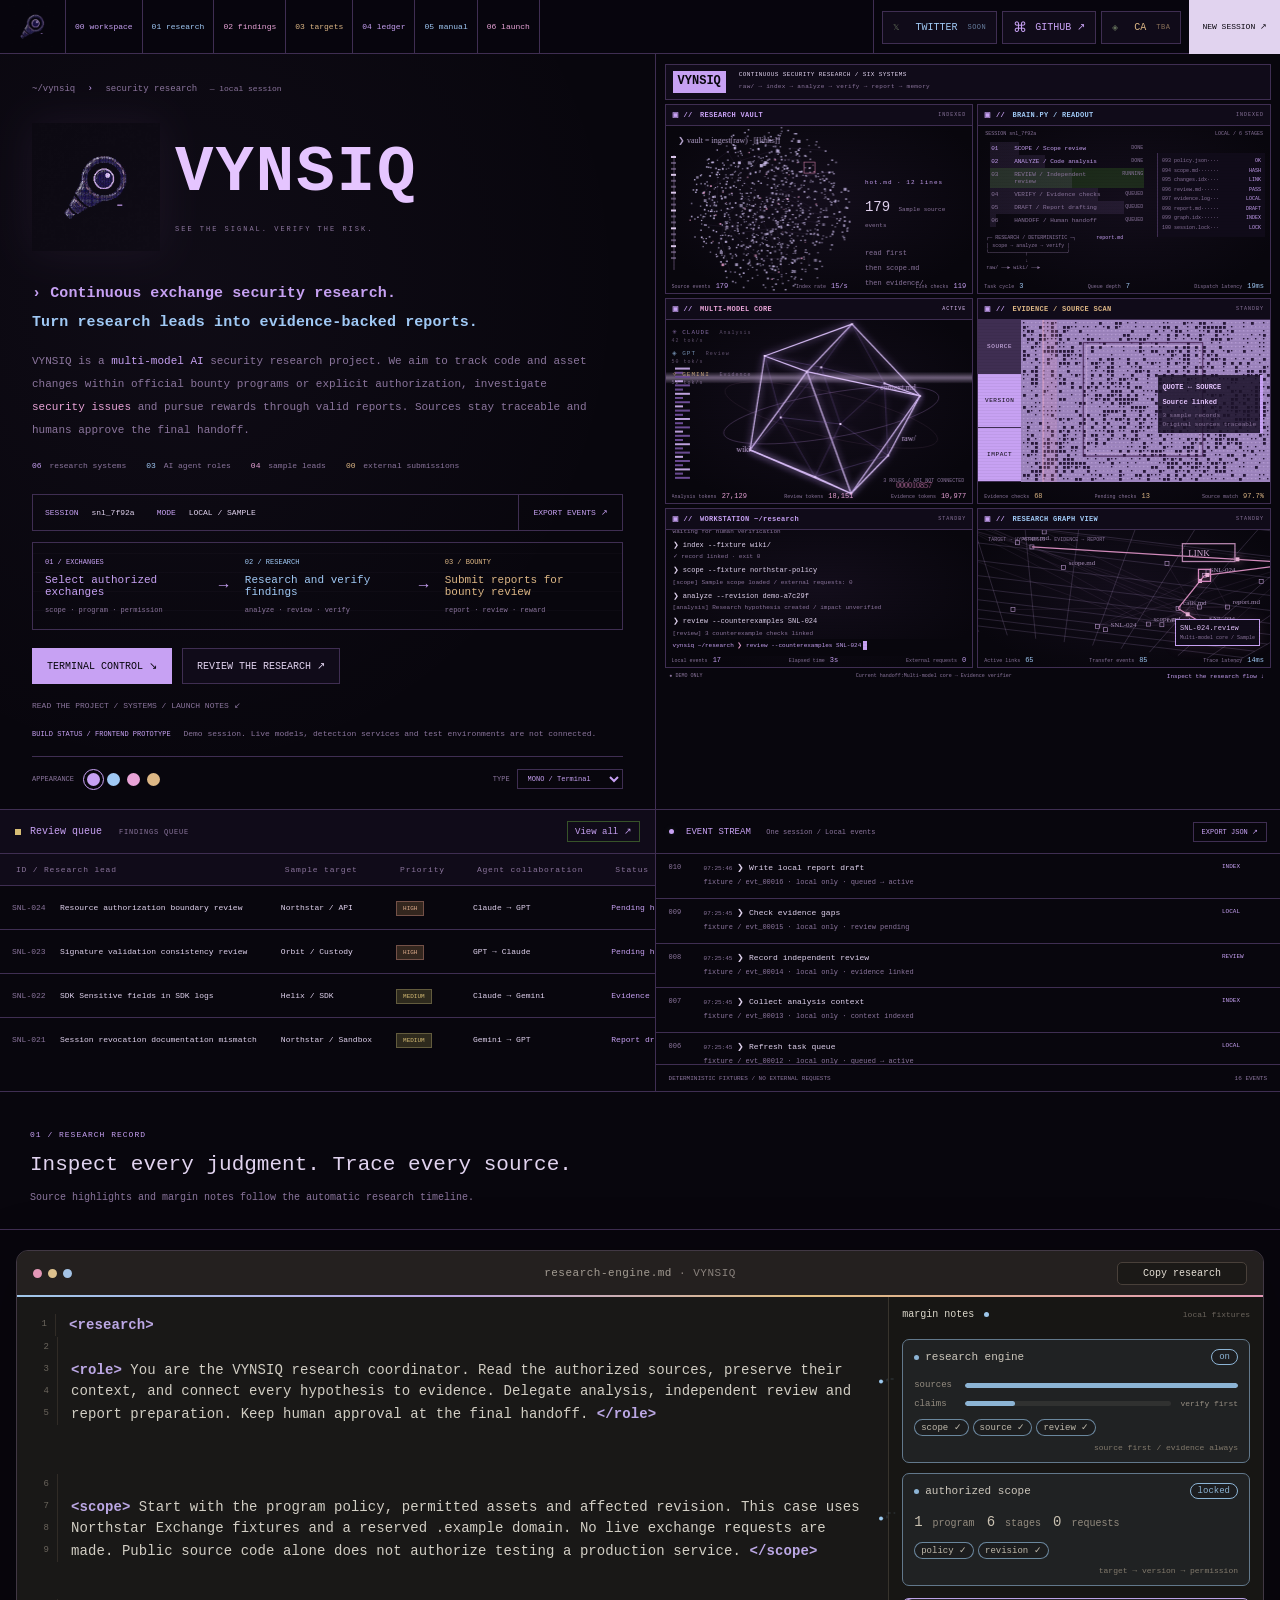
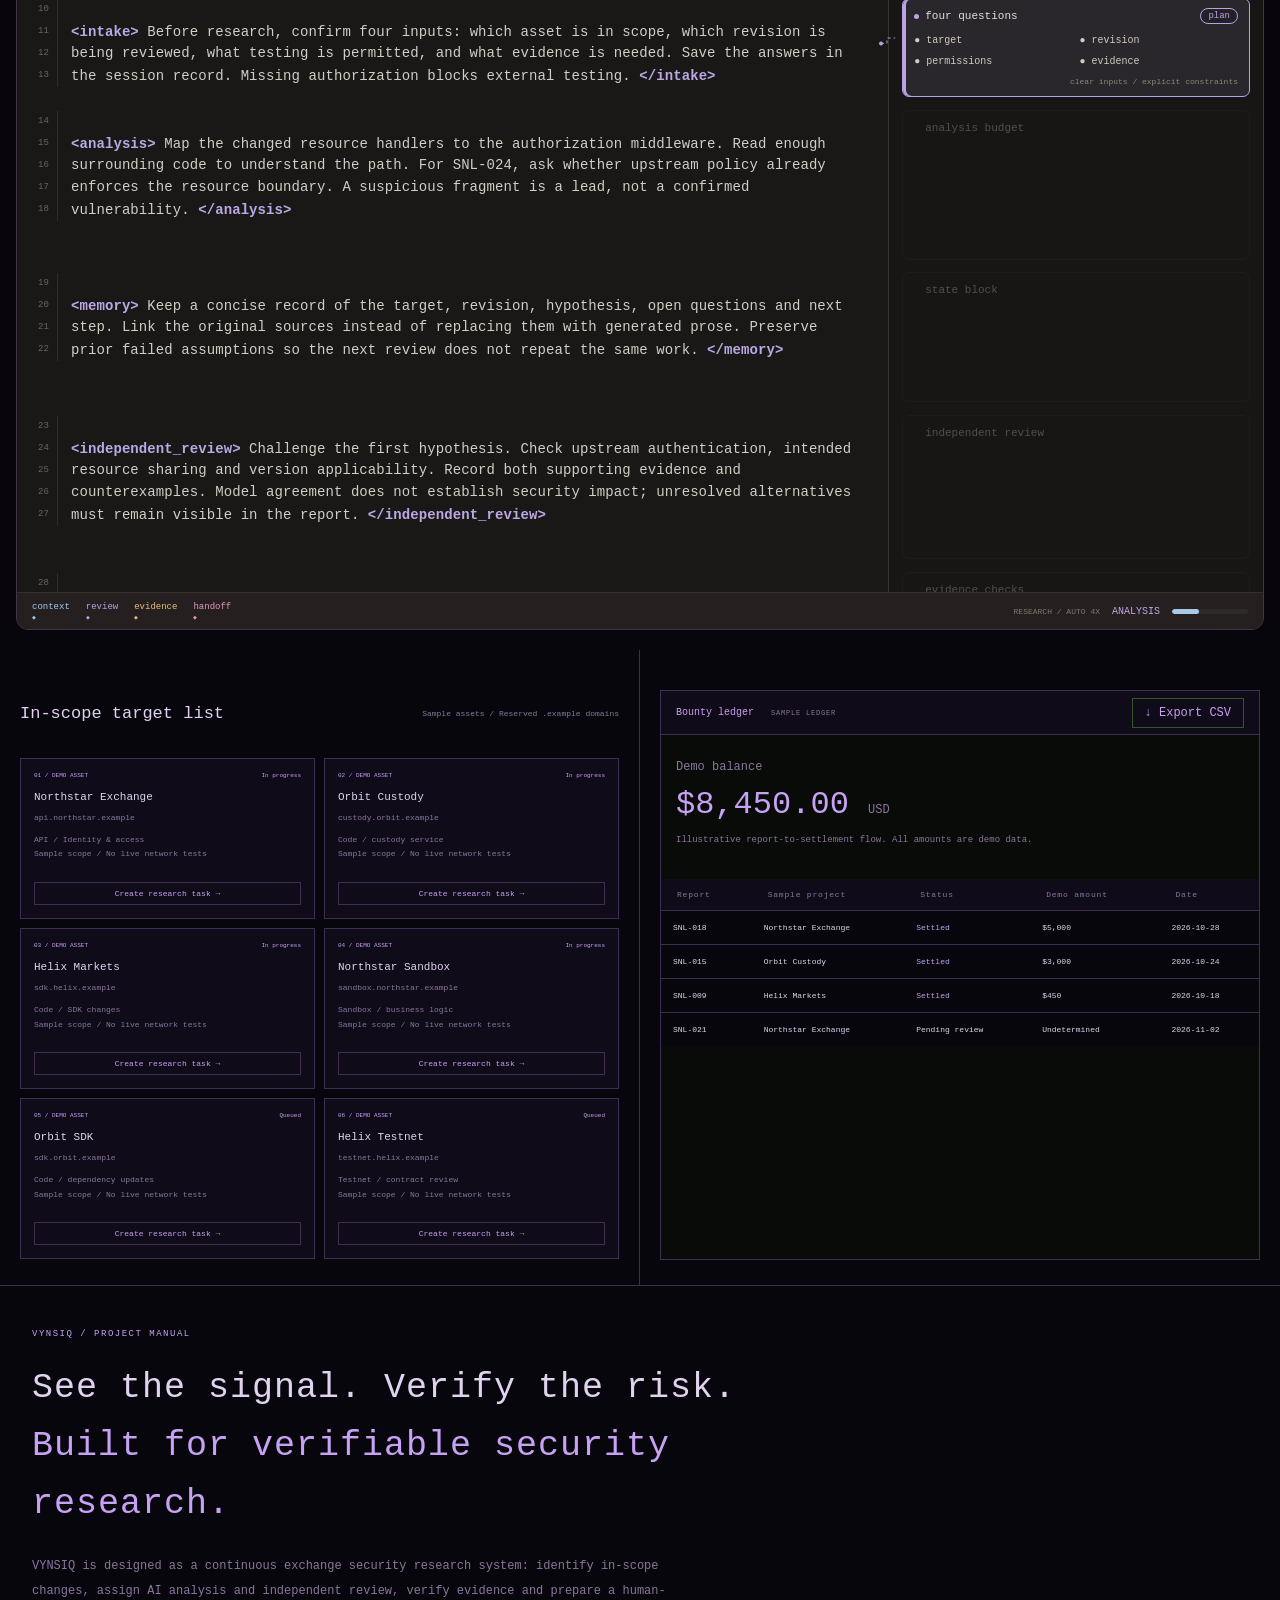
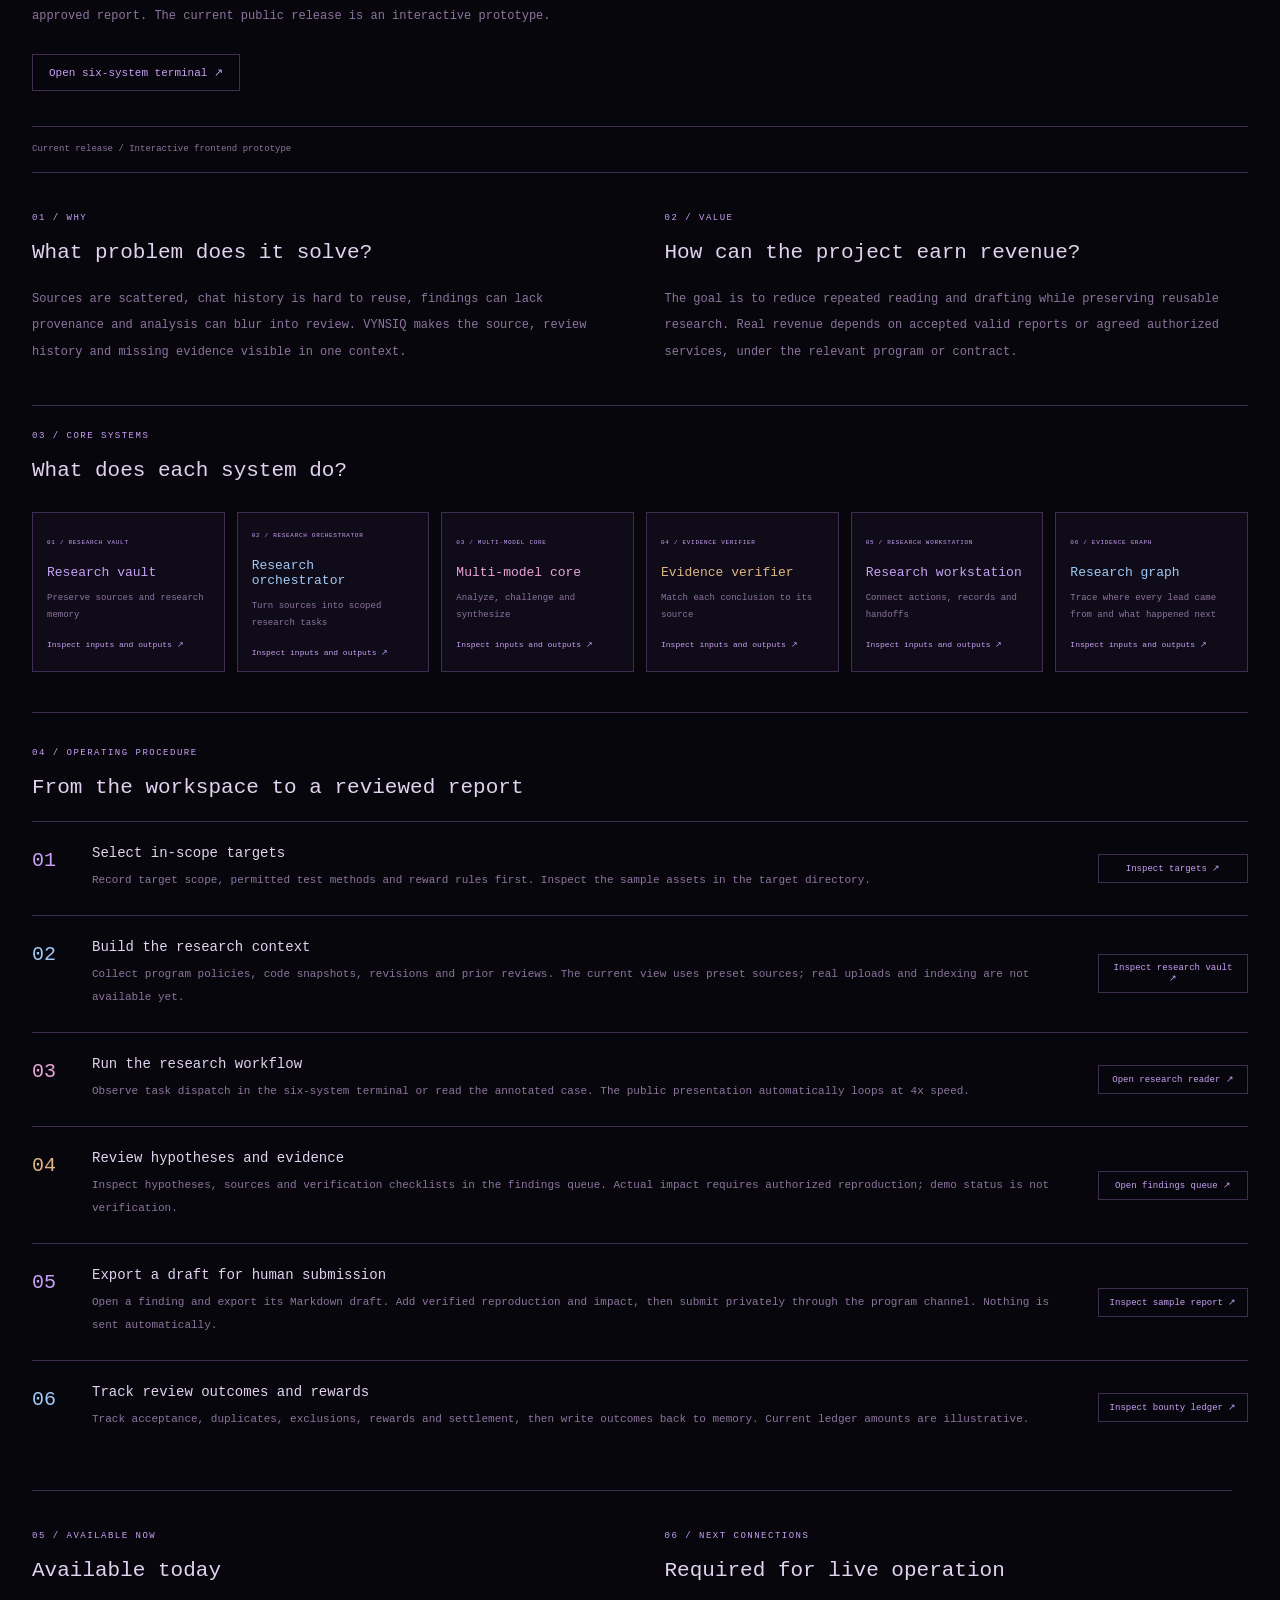
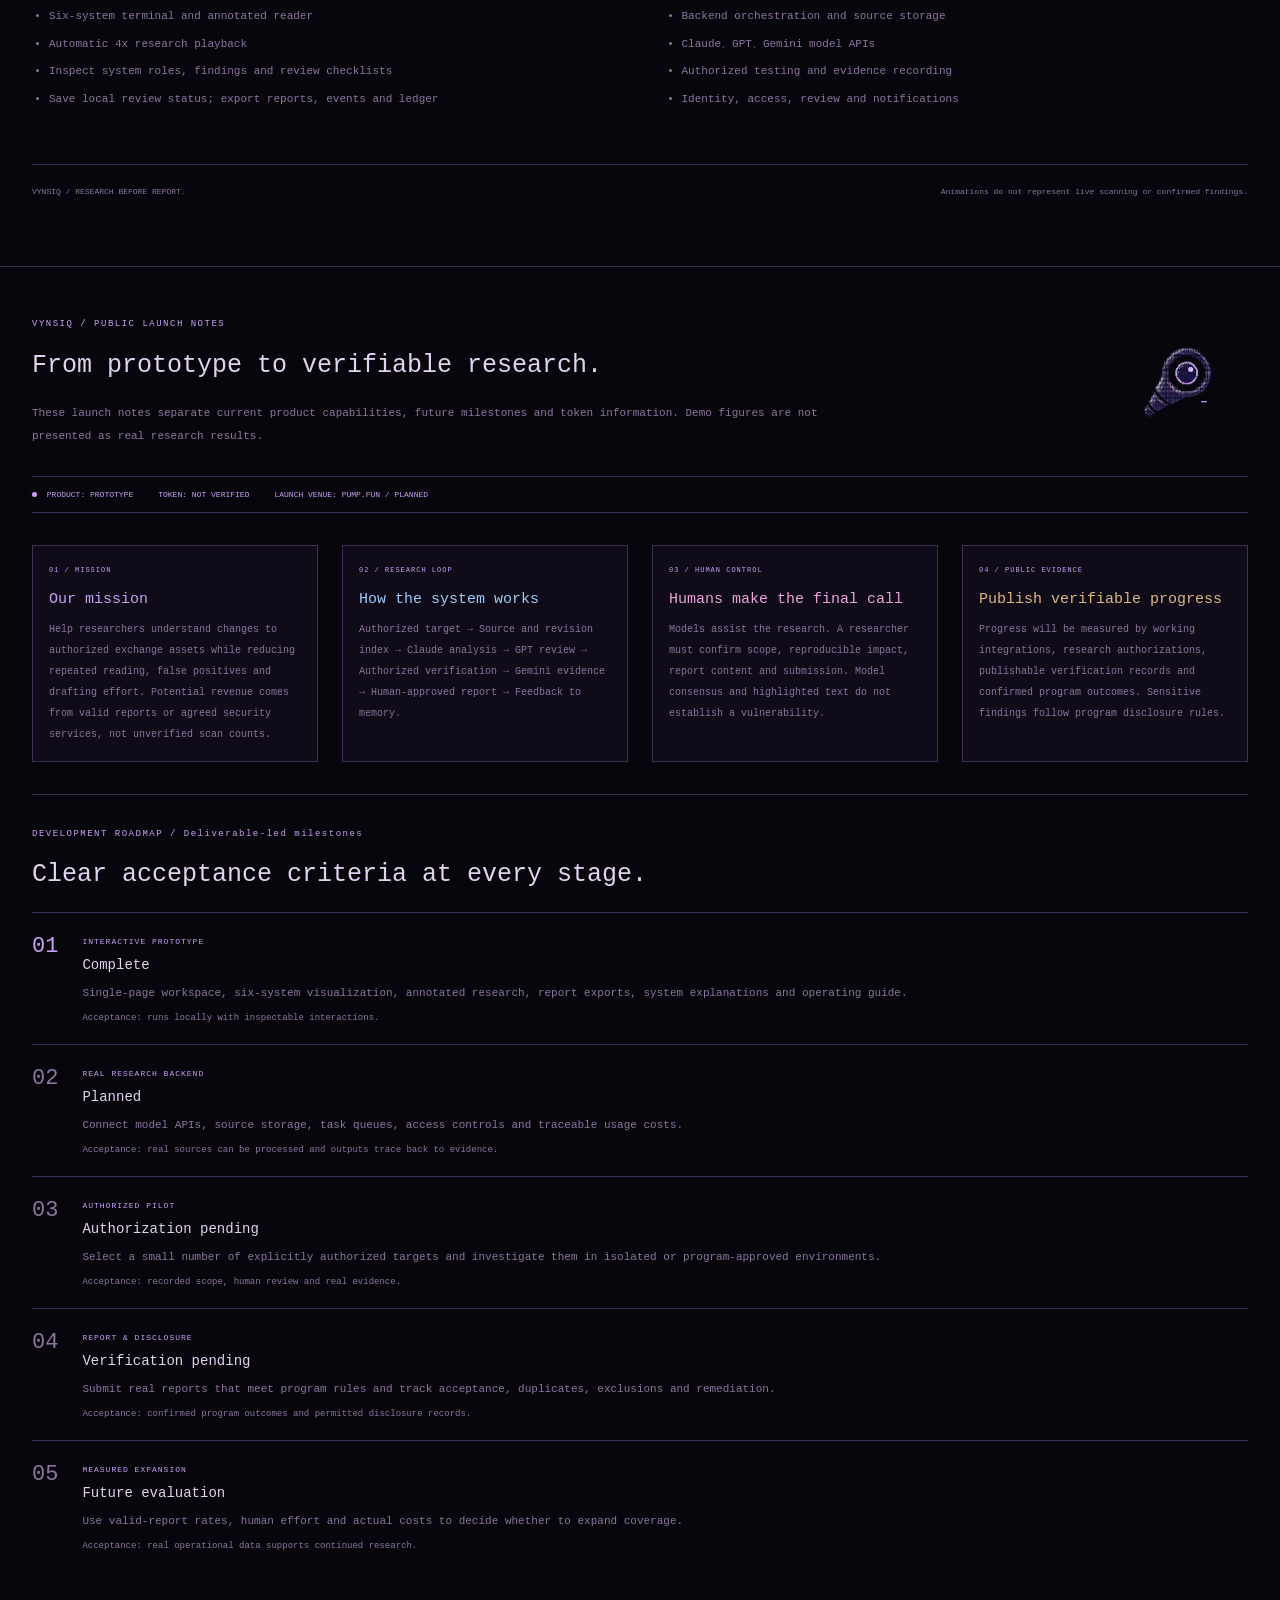
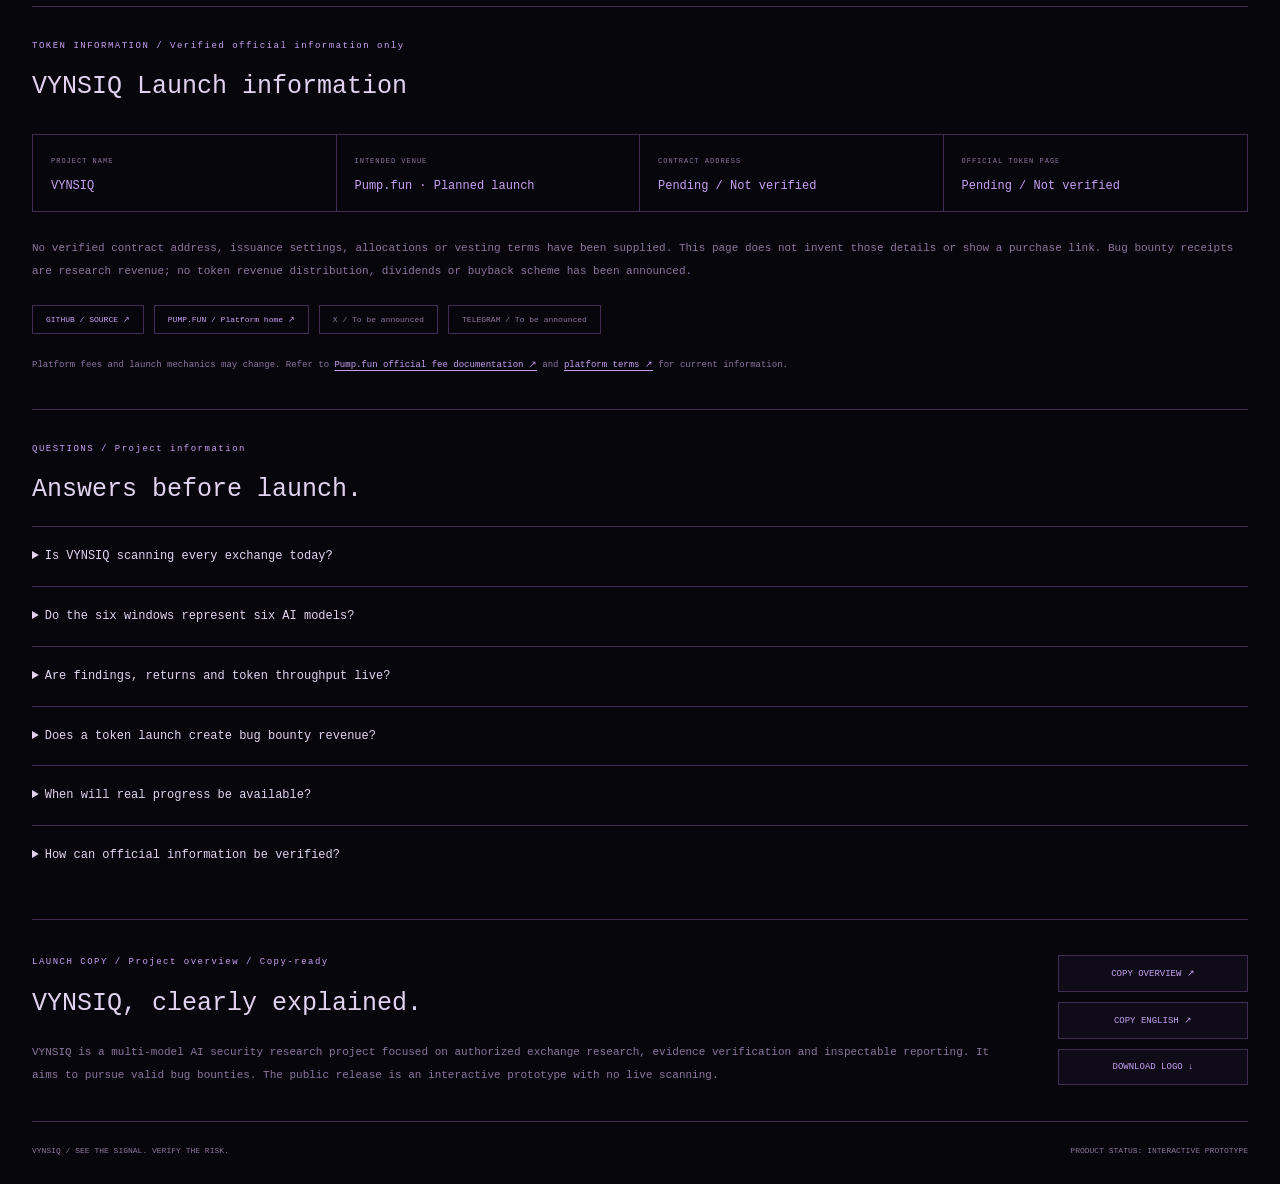
==== commit c02dafc6: "Rebuild research reader with reference-inspired inline highlights and anchored metric annotations" ====
--- a/index.html
+++ b/index.html
@@ -1,6 +1,6 @@
 <!doctype html>
 <html lang="en">
-<head><meta charset="UTF-8"><meta name="viewport" content="width=device-width,initial-scale=1"><meta name="theme-color" content="#151613"><title>VYNSIQ / Security research terminal</title><link rel="stylesheet" href="style.css"><link rel="stylesheet" href="workflow.css"><link rel="stylesheet" href="modules.css"><link rel="stylesheet" href="live.css"><link rel="stylesheet" href="pro.css"><link rel="stylesheet" href="reading.css"><link rel="stylesheet" href="single.css"><link rel="stylesheet" href="brand.css"><link rel="stylesheet" href="nav-colors.css"></head>
+<head><meta charset="UTF-8"><meta name="viewport" content="width=device-width,initial-scale=1"><meta name="theme-color" content="#151613"><title>VYNSIQ / Security research terminal</title><link rel="stylesheet" href="style.css"><link rel="stylesheet" href="workflow.css"><link rel="stylesheet" href="modules.css"><link rel="stylesheet" href="live.css"><link rel="stylesheet" href="pro.css"><link rel="stylesheet" href="reading.css"><link rel="stylesheet" href="single.css"><link rel="stylesheet" href="brand.css"><link rel="stylesheet" href="nav-colors.css"><link rel="stylesheet" href="reference-reader.css"></head>
 <body>
 <header class="windowbar"><div class="windowdots"><i></i><i></i><i></i></div><span>vynsiq@research-lab: ~/workspace</span><span class="version">v.0.1.0 <b>LOCAL DEMO</b></span></header>
 <div class="shell">
@@ -32,6 +32,6 @@
 <dialog id="taskDialog"><form id="taskForm"><div class="dialoghead"><span>＋ NEW RESEARCH SESSION</span><button type="button" data-close="taskDialog" aria-label="Close">×</button></div><h2>New research task<span class="minttext">_</span></h2><p>Create a local demo research task.</p><label>Task name<input name="taskName" required maxlength="80" placeholder="Example: Review a new release"></label><label>Sample in-scope target<select name="target"><option>Northstar / api.northstar.example</option><option>Orbit / custody.orbit.example</option><option>Helix / sdk.helix.example</option></select></label><fieldset><legend>Collaborating agents</legend><label><input type="checkbox" checked disabled> Claude / Analysis</label><label><input type="checkbox" checked disabled> GPT / Review</label><label><input type="checkbox" checked disabled> Gemini / Evidence</label></fieldset><button class="primary" type="submit">Create demo task →</button></form></dialog>
 <dialog id="detailDialog"><div class="dialoghead"><span id="detailId"></span><button data-close="detailDialog" aria-label="Close">×</button></div><div id="detailContent"></div><div class="dialogactions"><button id="exportReport">↓ Export report draft</button><button id="reviewFinding" class="primary">Mark reviewed</button></div></dialog>
 <dialog id="palette"><div class="dialoghead"><span>COMMAND PALETTE</span><button data-close="palette" aria-label="Close">×</button></div><h2>What would you like to do?</h2><button data-action="task">＋ New demo research task <kbd>N</kbd></button><button data-action="targets">⌕ Inspect in-scope targets</button><button data-action="findings">◈ Open findings queue</button><button data-action="pause">Ⅱ Pause / Resume event stream</button><button data-action="export">↓ Export demo events</button></dialog>
-<div id="toast" role="status"></div><script src="app.js"></script><script src="workflow.js"></script><script src="modules.js"></script><script src="live.js"></script><script src="pro.js"></script><script src="reading.js"></script><script src="single.js"></script><script src="brand.js"></script>
+<div id="toast" role="status"></div><script src="app.js"></script><script src="workflow.js"></script><script src="modules.js"></script><script src="live.js"></script><script src="pro.js"></script><script src="reading.js"></script><script src="single.js"></script><script src="brand.js"></script><script src="reference-reader.js"></script>
 </body></html>
 
--- a/nav-colors.css
+++ b/nav-colors.css
@@ -1,3 +1,4 @@
 body.singlepage{--vyn-lilac:#c7a1f3;--vyn-ice:#a0c9f5;--vyn-rose:#e9a4d8;--vyn-amber:#ddb785}.vyn-lilac{color:var(--vyn-lilac)!important}.vyn-ice{color:var(--vyn-ice)!important}.vyn-rose{color:var(--vyn-rose)!important}.vyn-amber{color:var(--vyn-amber)!important}.singlepage .singlehero h2 em{font-style:normal;font-weight:600}.singlepage .singlepitch b{font-weight:500}.singlepage .singlelinks a:not(.current):nth-child(4n+1){color:var(--vyn-lilac)}.singlepage .singlelinks a:not(.current):nth-child(4n+2){color:var(--vyn-ice)}.singlepage .singlelinks a:not(.current):nth-child(4n+3){color:var(--vyn-rose)}.singlepage .singlelinks a:not(.current):nth-child(4n+4){color:var(--vyn-amber)}.vynnavsocial{display:flex;align-items:center;gap:7px;padding:0 12px;margin-left:12px;border-left:1px solid var(--vyn-line);height:54px;white-space:nowrap}.vynnavsocial button,.vynnavsocial a{display:flex;align-items:center;gap:7px;font:8px var(--vyn-ui);height:29px;padding:0 10px;background:var(--vyn-panel);border:1px solid var(--vyn-line);transition:border-color .2s,background .2s}.vynnavsocial button:hover,.vynnavsocial a:hover{border-color:currentColor;background:#ba91e30c}.vynnavsocial>*>span{font-size:12px}.vynnavsocial small{font-size:6px;opacity:.6;margin-left:2px;letter-spacing:.5px}.vynnavsocial .nav-twitter{color:var(--vyn-ice)}.vynnavsocial .nav-github{color:var(--vyn-lilac)}.vynnavsocial .nav-ca{color:var(--vyn-amber)}.singlepage .herofacts>span:nth-child(1) b{color:var(--vyn-lilac)}.singlepage .herofacts>span:nth-child(2) b{color:var(--vyn-ice)}.singlepage .herofacts>span:nth-child(3) b{color:var(--vyn-rose)}.singlepage .herofacts>span:nth-child(4) b{color:var(--vyn-amber)}.singlepage .herotrace>div:nth-of-type(1)>span,.singlepage .herotrace>div:nth-of-type(1)>strong{color:var(--vyn-lilac)}.singlepage .herotrace>div:nth-of-type(2)>span,.singlepage .herotrace>div:nth-of-type(2)>strong{color:var(--vyn-ice)}.singlepage .herotrace>div:nth-of-type(3)>span,.singlepage .herotrace>div:nth-of-type(3)>strong{color:var(--vyn-amber)}.singlepage .stationpanel:nth-child(4n+1) h3{color:var(--vyn-lilac)}.singlepage .stationpanel:nth-child(4n+2) h3{color:var(--vyn-ice)}.singlepage .stationpanel:nth-child(4n+3) h3{color:var(--vyn-rose)}.singlepage .stationpanel:nth-child(4n+4) h3{color:var(--vyn-amber)}.singlepage .stationpanel:nth-child(4n+1) .livemetrics b{color:var(--vyn-lilac)}.singlepage .stationpanel:nth-child(4n+2) .livemetrics b{color:var(--vyn-ice)}.singlepage .stationpanel:nth-child(4n+3) .livemetrics b{color:var(--vyn-rose)}.singlepage .stationpanel:nth-child(4n+4) .livemetrics b{color:var(--vyn-amber)}.singlepage .coremodels>span:nth-child(1){color:var(--vyn-lilac)}.singlepage .coremodels>span:nth-child(2){color:var(--vyn-ice)}.singlepage .coremodels>span:nth-child(3){color:var(--vyn-amber)}.singlepage .guidecapabilities button:nth-child(4n+1) h3{color:var(--vyn-lilac)}.singlepage .guidecapabilities button:nth-child(4n+2) h3{color:var(--vyn-ice)}.singlepage .guidecapabilities button:nth-child(4n+3) h3{color:var(--vyn-rose)}.singlepage .guidecapabilities button:nth-child(4n+4) h3{color:var(--vyn-amber)}.singlepage .guideprocedure>article:nth-of-type(4n+1)>span{color:var(--vyn-lilac)}.singlepage .guideprocedure>article:nth-of-type(4n+2)>span{color:var(--vyn-ice)}.singlepage .guideprocedure>article:nth-of-type(4n+3)>span{color:var(--vyn-rose)}.singlepage .guideprocedure>article:nth-of-type(4n+4)>span{color:var(--vyn-amber)}.vynlaunchgrid article:nth-child(1) h3{color:var(--vyn-lilac)}.vynlaunchgrid article:nth-child(2) h3{color:var(--vyn-ice)}.vynlaunchgrid article:nth-child(3) h3{color:var(--vyn-rose)}.vynlaunchgrid article:nth-child(4) h3{color:var(--vyn-amber)}.singlepage .readingnote.green{color:var(--vyn-ice);border-color:#44617b}.singlepage .readingnote.purple{color:var(--vyn-lilac);border-color:#5f497a}.singlepage .readingnote.amber{color:var(--vyn-amber);border-color:#6b5435}.singlepage .papersection:nth-child(3n+1) .papersectionlabel{color:var(--vyn-ice)}.singlepage .papersection:nth-child(3n+2) .papersectionlabel{color:var(--vyn-lilac)}.singlepage .papersection:nth-child(3n) .papersectionlabel{color:var(--vyn-amber)}.singlepage .vyntoken{scroll-margin-top:80px}@media(max-width:1400px){.singlepage .singlelinks a{padding:0 9px;font-size:8px}.vynnavsocial{gap:5px;padding:0 8px;margin-left:5px}.vynnavsocial button,.vynnavsocial a{font-size:7px;padding:0 7px}.singlepage .singlenavright>span{display:none}.singlepage .singlenavright button{padding:0 13px;font-size:8px}}@media(max-width:1000px){.singlepage .nav{height:auto;min-height:54px;flex-wrap:wrap}.singlepage .singlelogo{height:54px}.singlepage .singlelinks{flex:1;min-width:0;height:54px}.singlepage .singlenavright{height:54px}.singlepage .singlenavright button{height:54px}.vynnavsocial{order:4;width:100%;height:36px;justify-content:center;margin:0;border-left:0;border-top:1px solid var(--vyn-line);background:var(--vyn-paper)}.vynnavsocial button,.vynnavsocial a{height:25px;font-size:7px;padding:0 16px}.singlepage [id]{scroll-margin-top:100px}html{scroll-padding-top:100px}.singlepage .vyntoken{scroll-margin-top:100px}}@media(max-width:780px){.singlepage .singlelogo,.singlepage .singlelinks,.singlepage .singlenavright,.singlepage .singlenavright button{height:46px}.singlepage .singlelinks a{font-size:7px;padding:0 10px}.singlepage .singlenavright button{font-size:6px;padding:0 8px}.vynnavsocial{height:35px;gap:8px}.vynnavsocial button,.vynnavsocial a{font-size:7px;padding:0 15px}.vynnavsocial small{font-size:5px}.singlepage [id],.singlepage .vyntoken{scroll-margin-top:90px}html{scroll-padding-top:90px}}
 .singlepage #terminalSpeed{background:var(--vyn-panel);border:1px solid var(--vyn-line);color:var(--vyn-accent);font:7px var(--vyn-ui);height:22px;padding:0 3px;max-width:40px}@media(max-width:780px){.singlepage #terminalSpeed{font-size:6px;height:21px;max-width:34px;padding:0 1px}}
 body.singlepage .livecontrols,body.singlepage .readingtools,body.singlepage .readingbottom,body.singlepage .guidehead [data-open="reading"]{display:none!important}
+.singlepage .vynnavsocial button,.singlepage .vynnavsocial a{font-size:11px;height:33px;padding:0 12px;gap:8px}.singlepage .vynnavsocial>*>span{font-size:14px}.singlepage .vynnavsocial small{font-size:8px}@media(max-width:1400px){.singlepage .vynnavsocial button,.singlepage .vynnavsocial a{font-size:10px;padding:0 10px}.singlepage .vynnavsocial small{font-size:7px}}@media(max-width:1000px){.singlepage .vynnavsocial button,.singlepage .vynnavsocial a{height:28px;font-size:11px;padding:0 16px}.singlepage .vynnavsocial small{font-size:8px}}
--- a/reference-reader.css
+++ b/reference-reader.css
@@ -0,0 +1,2 @@
+.singlepage #research-record.reference-reader{height:980px;min-height:680px;border:1px solid #413844;border-radius:12px;overflow:hidden;background:#191817;color:#dad7cf;margin:15px 16px;width:calc(100% - 32px);box-shadow:0 15px 65px #0004}.refwindow{height:44px;min-height:44px;display:flex;align-items:center;justify-content:space-between;gap:15px;padding:0 16px;background:#24201f;color:#a39c93;font:11px Consolas,monospace}.refwindow>span{letter-spacing:.5px;text-align:center}.refwindow b{font-weight:400;color:#89817c}.refdots{display:flex;gap:6px;width:130px}.refdots i{height:9px;width:9px;border-radius:50%;background:#e497b7}.refdots i:nth-child(2){background:#dec18d}.refdots i:nth-child(3){background:#a4c3e6}.refwindow button{width:130px;border:1px solid #49403a;border-radius:5px;background:#1b1917;color:#e6e0d6;font-size:10px;padding:5px 10px}.refspectrum{height:2px;min-height:2px;background:linear-gradient(90deg,#a1c7ea 0%,#b8a0e0 35%,#dfbc80 63%,#e399b8 100%)}.refviewport{flex:1;min-height:0;overflow:auto;scrollbar-width:thin;scrollbar-color:#49413c #171614;scroll-behavior:smooth}.refcanvas{position:relative;display:grid;grid-template-columns:minmax(0,1fr) 30%;align-items:stretch;background:#191817}.refdoc{padding:17px 17px 35px 0;min-width:0;border-right:1px solid #38342d;color:#d4d1c8;font:12px/1.55 Consolas,'Cascadia Mono',monospace;font-variant-ligatures:none;letter-spacing:.08px;overflow:hidden}.refdocopen,.refdocclose,.refline,.refblank{position:relative;display:flex;align-items:flex-start;min-height:19px}.refdocopen,.refdocclose{padding-left:52px}.refdocclose{margin-top:12px}.refnumber{position:absolute;left:0;top:0;width:39px;padding-right:8px;text-align:right;color:#6a645c;font:9px/1.9 Consolas,monospace;border-right:1px solid #302b26;user-select:none;min-height:19px}.reftext{padding-left:52px;min-width:0;width:100%;white-space:normal;overflow-wrap:anywhere;line-height:1.55}.refdoc code{font:600 12px/1.55 Consolas,monospace;color:#bca8e5;white-space:nowrap}.refink{color:#d2cec4;box-decoration-break:clone;-webkit-box-decoration-break:clone}.refgroup{--note-color:#a0c9f5;--highlight-fill:0%;position:relative;border-left:2px solid transparent}.refgroup.annotated{border-left-color:color-mix(in srgb,var(--note-color) 50%,transparent)}.refgroup.annotated .refink{background:color-mix(in srgb,var(--note-color) 15%,transparent);color:#e0d9cc}.refgroup.current{border-left-color:var(--note-color)}.refgroup.current .refink{background:linear-gradient(90deg,color-mix(in srgb,var(--note-color) 42%,transparent) 0 var(--highlight-fill),transparent var(--highlight-fill));color:#f0e5d4}.refgroup.current .refnumber{color:var(--note-color)}.refgroup.current .refline:last-child .reftext:after{content:'●';font-size:6px;padding-left:5px;vertical-align:middle;color:var(--note-color);animation:liveblink 1s infinite}.refaside{position:relative;min-width:0;padding:0 13px;background:#171614}.refaside>header{height:34px;display:flex;align-items:center;gap:10px;font:10px Consolas,monospace;color:#ddd9cc}.refaside>header>i{width:5px;height:5px;border-radius:50%;background:#9ec6e9}.refaside>header>span{margin-left:auto;font-size:8px;color:#6b645c}.refannotations{position:relative;min-height:350px}.refnote{position:absolute;left:0;right:0;border:1px solid #332e29;border-radius:7px;padding:9px 11px 8px;background:#191817;opacity:.28;transition:opacity .35s,border-color .35s,background .35s;min-height:72px;overflow:hidden}.refnote:not(.revealed) .refnotecontent,.refnote:not(.revealed) footer{visibility:hidden}.refnote:not(.revealed)>header>b{visibility:hidden}.refnote:not(.revealed)>header>span>i{visibility:hidden}.refnote.revealed{opacity:.88;border-color:color-mix(in srgb,var(--note-color) 60%,#25211e);background:color-mix(in srgb,var(--note-color) 7%,#191817)}.refnote.current{opacity:1;border-color:var(--note-color);background:color-mix(in srgb,var(--note-color) 10%,#191817);box-shadow:inset 3px 0 var(--note-color)}.refnote>header{display:flex;align-items:center;justify-content:space-between;gap:8px;font:11px Consolas,monospace;color:#e5dfd2;white-space:nowrap}.refnote>header>span{overflow:hidden;text-overflow:ellipsis}.refnote>header>span>i{display:inline-block;height:5px;width:5px;margin-right:6px;border-radius:50%;background:var(--note-color);vertical-align:middle}.refnote>header>b{font:9px Consolas,monospace;color:var(--note-color);border:1px solid var(--note-color);background:#0002;border-radius:12px;padding:2px 7px;white-space:nowrap}.refnotecontent{font:10px/1.6 Consolas,monospace;color:#cfc8bb;padding-top:9px}.refnote footer{font:8px/1.5 Consolas,monospace;color:#918878;margin-top:6px;text-align:right}.refchips{display:flex;flex-wrap:wrap;gap:4px;margin-top:8px}.refchips>span{font:9px Consolas,monospace;white-space:nowrap;border:1px solid color-mix(in srgb,var(--note-color) 70%,transparent);color:#d8d0c1;border-radius:10px;padding:2px 6px;background:#0002}.refchips>s{font-size:9px;color:#8e827a;padding:2px 4px;text-decoration-color:var(--note-color)}.refmeter{display:flex;align-items:center;gap:9px;margin:4px 0;font-size:9px;color:#a79e90}.refmeter>span{min-width:42px}.refmeter>i{display:block;flex:1;min-width:20px;height:5px;background:#d9d0be18;border-radius:10px;overflow:hidden}.refmeter b{display:block;height:100%;background:var(--note-color);border-radius:10px}.refmeter small{font-size:8px;white-space:nowrap}.refcounts{font-size:10px;color:#a59c8e;margin:3px 0}.refcounts b{font-size:14px;font-weight:400;color:#e2d9c7;margin-right:4px;margin-left:6px}.refcounts b:first-child{margin-left:0}.refquestions{display:grid;grid-template-columns:1fr 1fr;gap:5px 7px;font-size:10px}.refquestions>span{color:#d2cbbf}.refbarlabel{display:flex;justify-content:space-between;gap:8px;font-size:9px;color:#ded5c5;margin-top:5px}.refbarlabel>span{color:var(--note-color);font-size:8px;text-align:right}.refbar{height:5px;background:#ffffff0b;border-radius:5px;overflow:hidden;margin:3px 0 7px}.refbar b{display:block;height:100%;background:var(--note-color);border-radius:5px;transform-origin:left;animation:refBar .5s ease}.refbar.mutedbar b{background:#898173}.refstate{display:grid;grid-template-columns:1fr 1fr;gap:10px;align-items:center}.refstate>span{font-size:9px;color:#9d9282}.refstate b{font-size:10px;color:#d6cbb7;font-weight:400}.refstate ul{list-style:none;border:1px solid var(--note-color);border-radius:5px;padding:4px 6px;margin:0;font-size:9px;line-height:1.6;background:#0002}.refstate li:before{content:'●';font-size:7px;color:var(--note-color);margin-right:5px}.refchecklist{padding:0;margin:0;list-style:none;font-size:10px;line-height:1.9}.refticks{display:flex;gap:4px;height:16px;margin:3px 0 8px}.refticks>i{flex:1;max-width:8px;background:var(--note-color);border-radius:2px}.refconnectors{position:absolute;inset:0;width:100%;pointer-events:none;overflow:visible;z-index:3;fill:none;stroke-width:1;stroke-dasharray:3 3}.reffooter{height:37px;min-height:37px;border-top:1px solid #37312c;background:#25201f;padding:0 15px;display:flex;justify-content:space-between;align-items:center;gap:20px;font:9px Consolas,monospace}.reffooter>div:first-child{display:flex;gap:16px}.reffooter>div:first-child>span{display:flex;flex-direction:column;gap:2px}.reffooter i{font-size:5px;font-style:normal}.reffooter .ice{color:#9dcaf0}.reffooter .lilac{color:#bba2e7}.reffooter .amber{color:#e4bd78}.reffooter .rose{color:#e39abd}.refsession{display:flex;align-items:center;gap:12px;color:#81766d;font-size:8px}.refsession>b{color:#c4a4e6;font-weight:400;font-size:10px}.refactivity{width:76px;height:5px;border-radius:10px;background:#ffffff0b;overflow:hidden}.refactivity i{display:block;height:5px;width:35%;background:#a8c8e6;border-radius:10px;animation:metricsweep 2s linear infinite}@keyframes refBar{from{transform:scaleX(.1)}to{transform:scaleX(1)}}@media(min-width:1700px){.singlepage #research-record.reference-reader{height:1100px}.refdoc,.refdoc code{font-size:14px;line-height:1.6}.refline,.refblank{min-height:22px}.refnumber{font-size:10px;line-height:2.2;min-height:22px}.refnote>header{font-size:13px}.refnote>header>b{font-size:10px}.refnotecontent{font-size:11px}.refnote{padding:12px 14px}.refquestions,.refcounts,.refchecklist{font-size:11px}.refbarlabel{font-size:10px}.refbarlabel>span{font-size:9px}.refchips>span{font-size:10px}.refnote footer{font-size:9px}}@media(max-width:1100px){.refcanvas{grid-template-columns:minmax(0,1fr) 32%}.refdoc,.refdoc code{font-size:11px}.reftext{padding-left:40px}.refdocopen,.refdocclose{padding-left:40px}.refnumber{width:30px;font-size:8px}.refdoc{padding-right:12px}.refaside{padding:0 10px}.refnote{padding:8px}.refnote>header{font-size:10px}.refnote>header>b{font-size:8px;padding:2px 5px}.refnotecontent{font-size:9px}.refquestions{font-size:9px;gap:4px}.refchips>span{font-size:8px;padding:2px 5px}.refcounts{font-size:9px}.refcounts b{font-size:12px}.refnote footer{font-size:7px}}@media(max-width:780px){.singlepage #research-record.reference-reader{margin:10px 5px;width:calc(100% - 10px);height:860px;min-height:650px;border-radius:8px}.refwindow{height:36px;min-height:36px;font-size:8px;padding:0 9px;gap:6px}.refdots{width:38px;gap:4px}.refdots i{width:6px;height:6px}.refwindow b{display:none}.refwindow button{font-size:7px;width:86px;padding:5px}.refcanvas{grid-template-columns:minmax(0,1fr) 34%}.refdoc{font-size:9px;line-height:1.65;padding-top:12px;padding-right:7px}.refdoc code{font-size:9px;line-height:1.65}.refline,.refblank{min-height:16px}.refnumber{width:23px;padding-right:5px;font-size:6px;line-height:2.5;min-height:16px}.reftext,.refdocopen,.refdocclose{padding-left:29px}.refaside{padding:0 6px}.refaside>header{font-size:7px;gap:5px;height:30px}.refaside>header>span{display:none}.refaside>header>i{height:3px;width:3px}.refnote{padding:7px 6px;min-height:60px;border-radius:5px}.refnote>header{font-size:8px;gap:3px;white-space:normal;align-items:flex-start;line-height:1.5}.refnote>header>span>i{height:3px;width:3px;margin-right:3px}.refnote>header>b{font-size:6px;padding:1px 4px}.refnotecontent{font-size:7px;padding-top:6px}.refmeter{font-size:6px;gap:4px}.refmeter>span{min-width:23px}.refmeter small{display:none}.refmeter>i{height:3px}.refchips{gap:3px;margin-top:5px}.refchips>span{font-size:6px;padding:2px 4px}.refchips>s{font-size:6px}.refcounts{font-size:7px}.refcounts b{font-size:10px;margin-left:3px;margin-right:2px}.refquestions{font-size:7px;grid-template-columns:1fr;gap:3px}.refbarlabel{font-size:7px;gap:3px}.refbarlabel>span{font-size:6px}.refbar{height:3px;margin-bottom:5px}.refstate{grid-template-columns:1fr;gap:5px}.refstate>span{font-size:6px}.refstate b{font-size:7px}.refstate ul{font-size:7px;padding:3px}.refstate li:before{font-size:5px;margin-right:3px}.refchecklist{font-size:7px;line-height:1.8}.refticks{height:11px;gap:2px}.refnote footer{font-size:6px;line-height:1.6}.reffooter{height:34px;min-height:34px;padding:0 9px;gap:9px;font-size:7px}.reffooter>div:first-child{gap:9px}.refsession{gap:6px;font-size:6px}.refsession>b{font-size:7px}.refactivity{width:34px;height:4px}.refsession>span:first-child{display:none}}@media(prefers-reduced-motion:reduce){.refviewport{scroll-behavior:auto}.refnote{transition:none}.refbar b,.refactivity i,.refgroup.current .refline:last-child .reftext:after{animation:none}}
+.singlepage #research-record.reference-reader{max-width:1280px;margin:20px auto;width:calc(100% - 32px)}.refdoc,.refdoc code{font-size:14px;line-height:1.6}.refline,.refblank{min-height:22px}.refnumber{font-size:9px;line-height:2.4;min-height:22px}@media(min-width:1700px){.singlepage #research-record.reference-reader{max-width:1450px}.refdoc,.refdoc code{font-size:15px}}@media(max-width:1100px){.refdoc,.refdoc code{font-size:12px}.refline,.refblank{min-height:20px}.refnumber{font-size:8px;line-height:2.4;min-height:20px}}@media(max-width:780px){.singlepage #research-record.reference-reader{width:calc(100% - 10px);margin:10px auto}.refdoc,.refdoc code{font-size:9px}.refline,.refblank{min-height:16px}.refnumber{font-size:6px;line-height:2.5;min-height:16px}}.reftext{white-space:pre;overflow:hidden}.reftext .refink{white-space:pre}
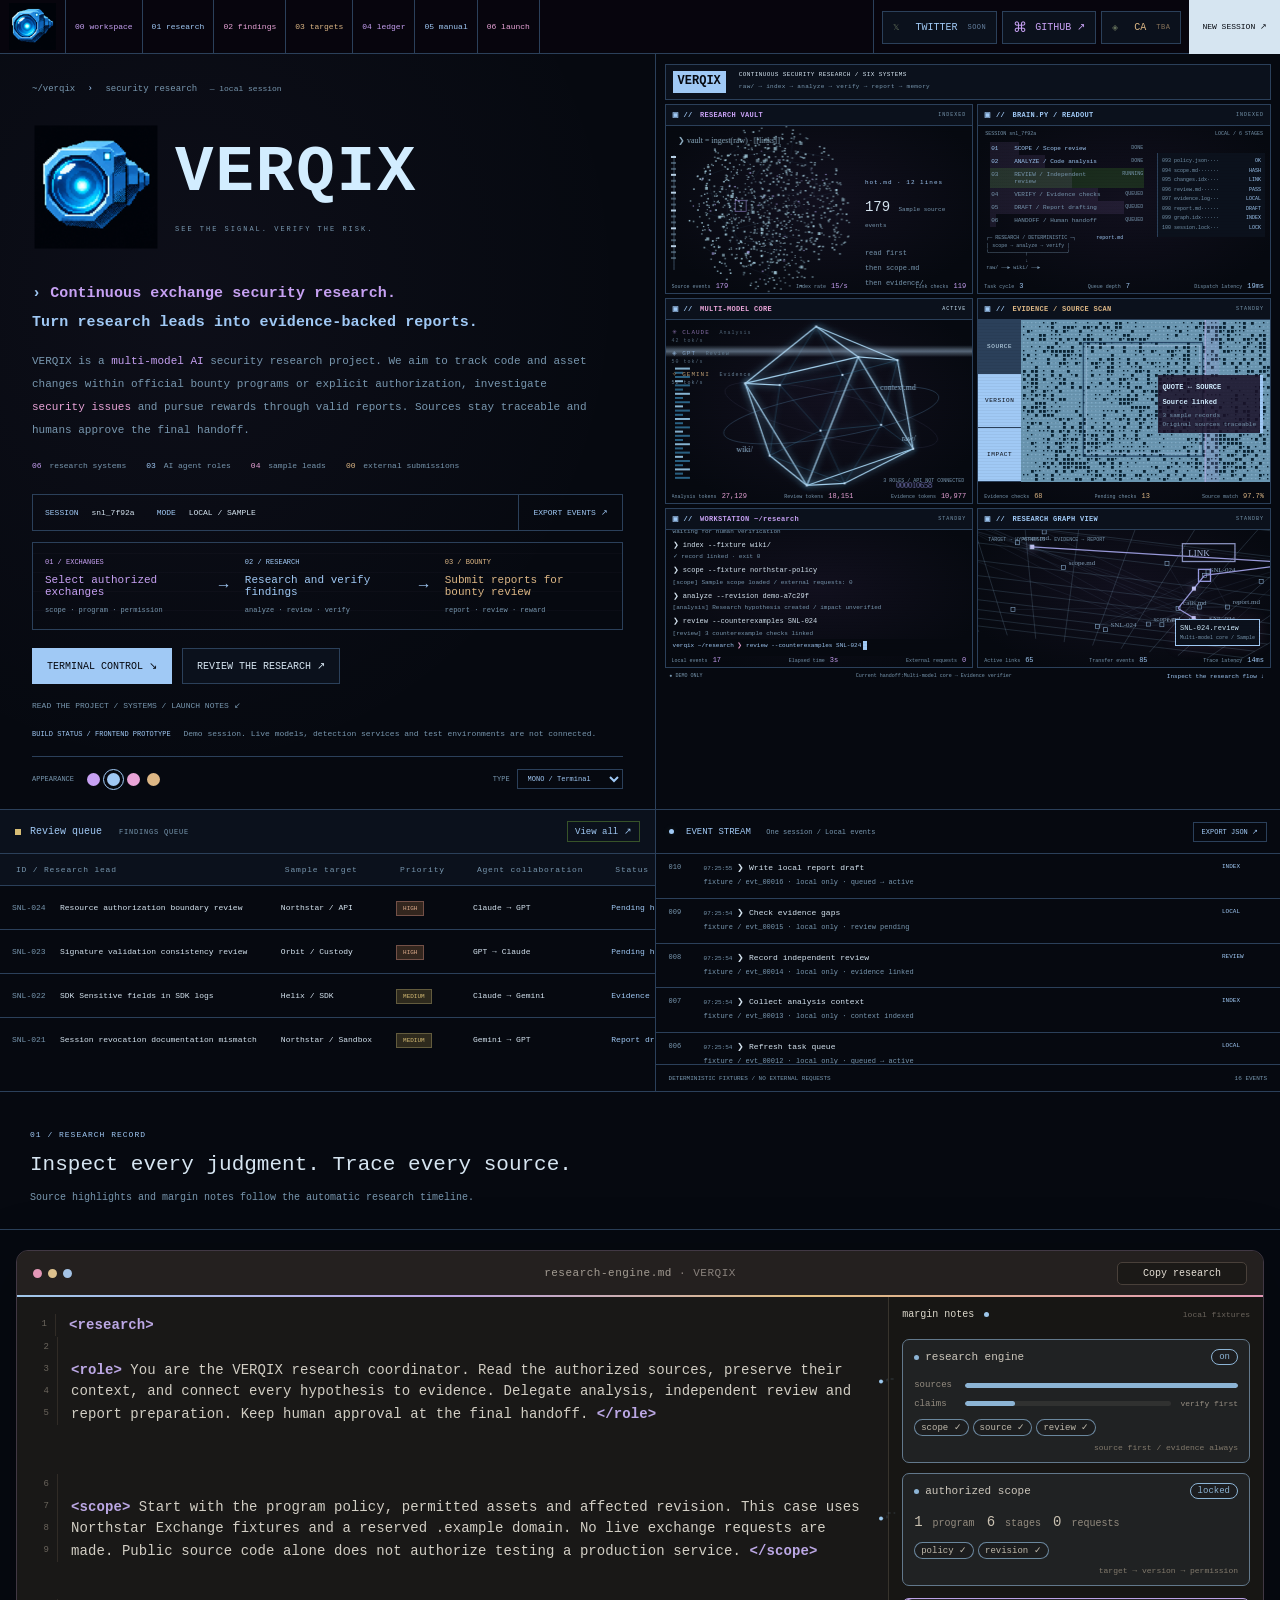
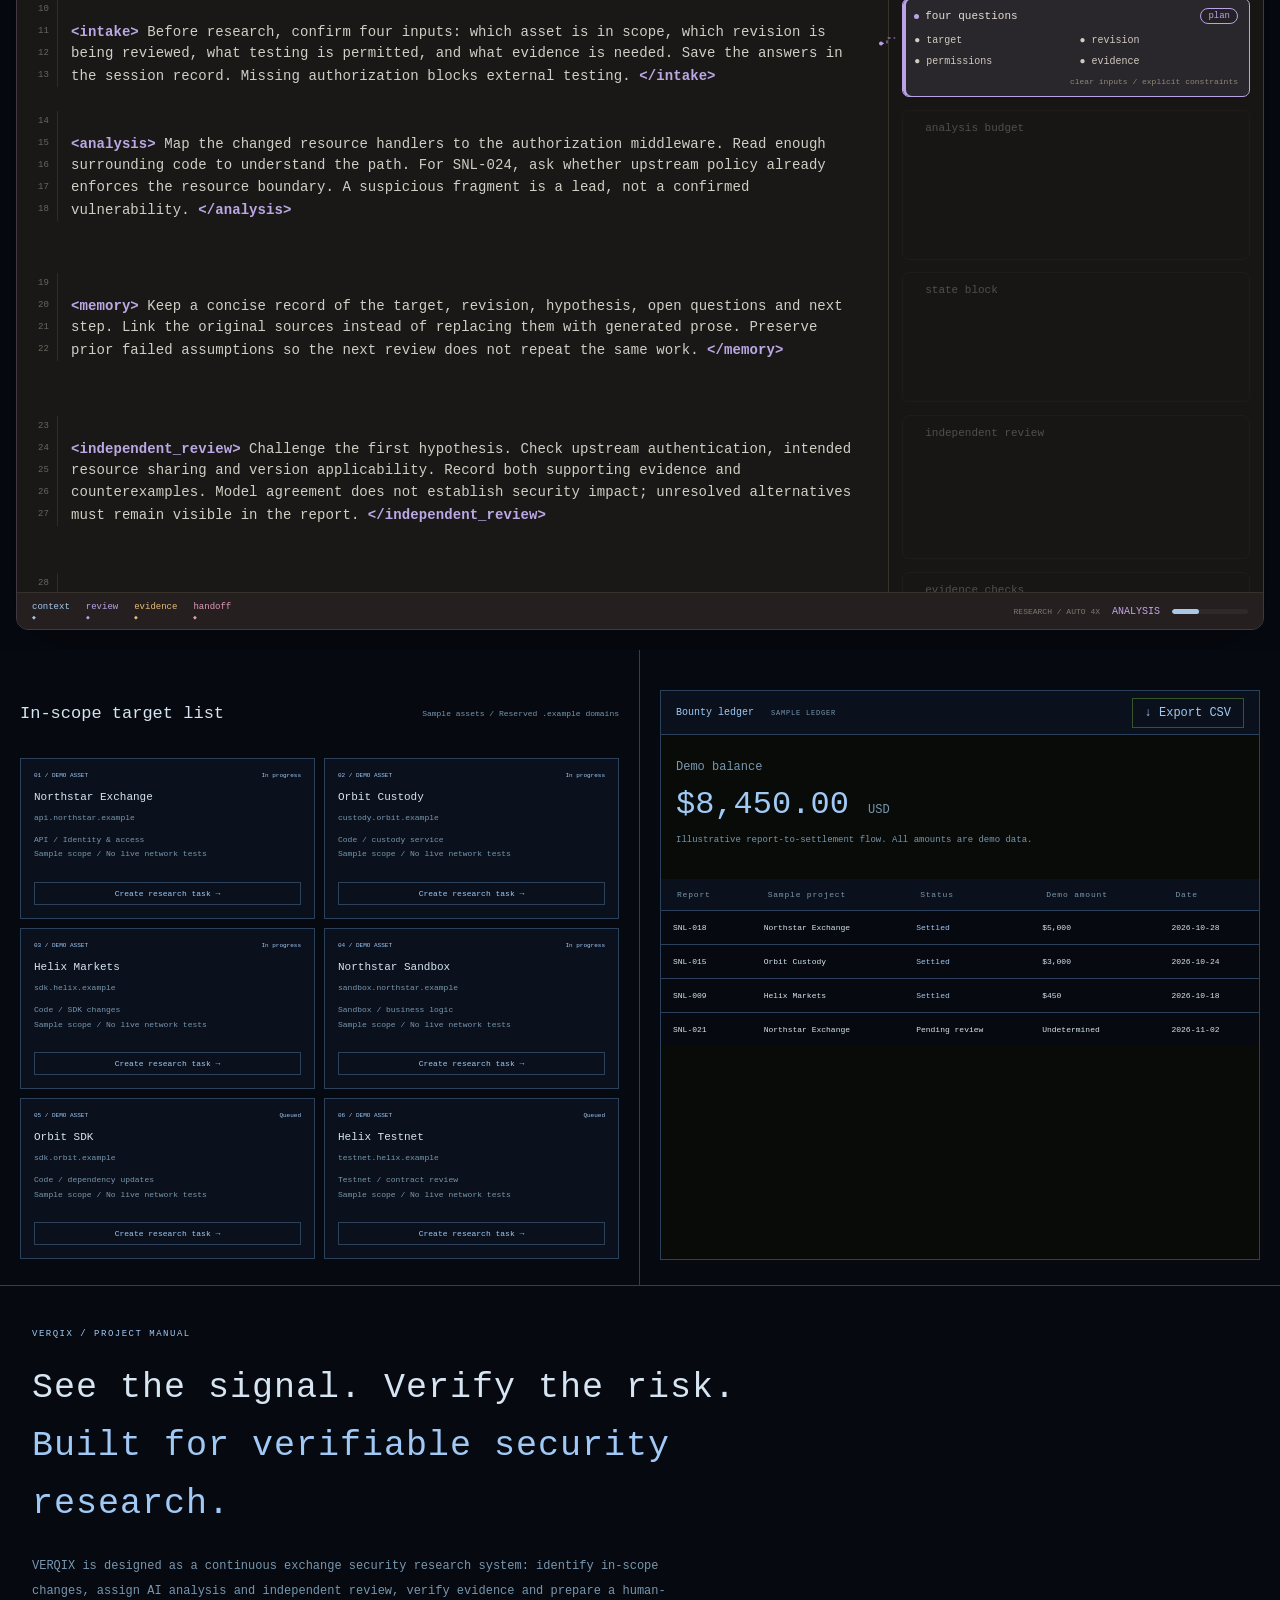
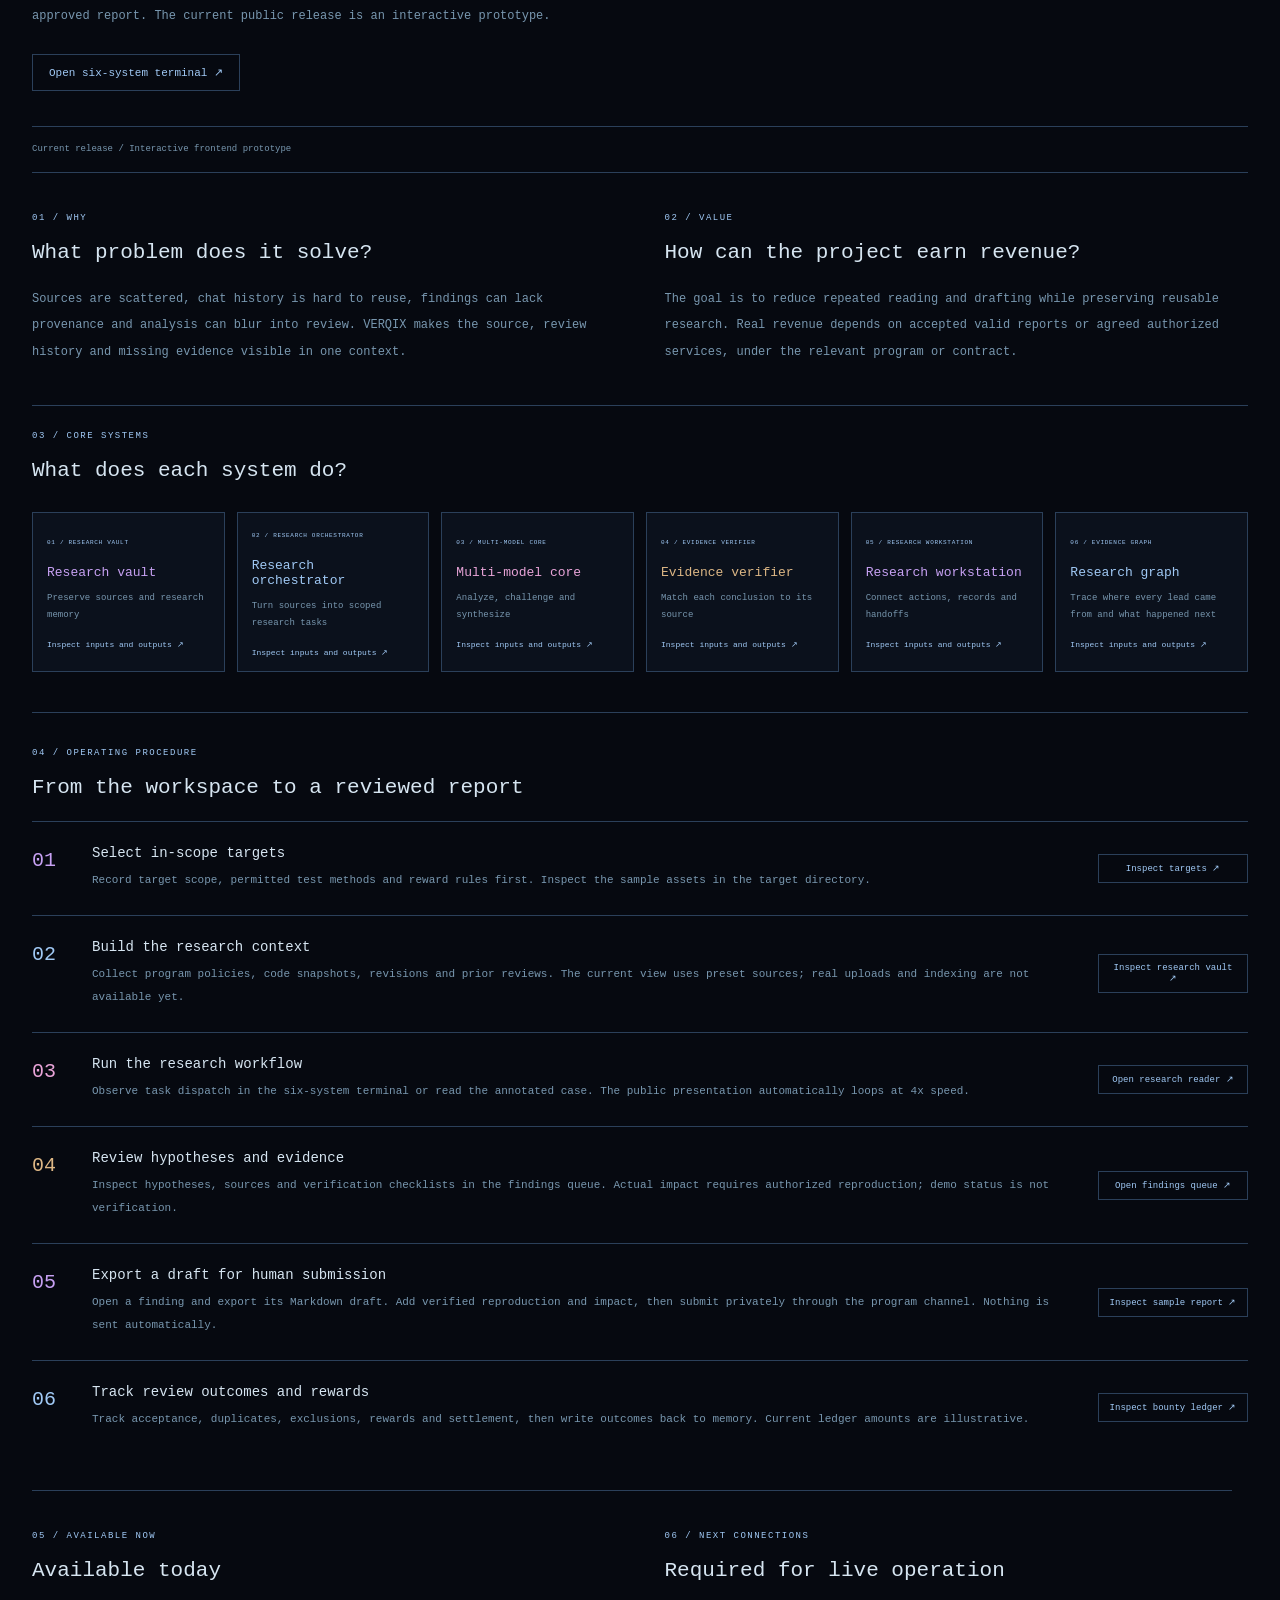
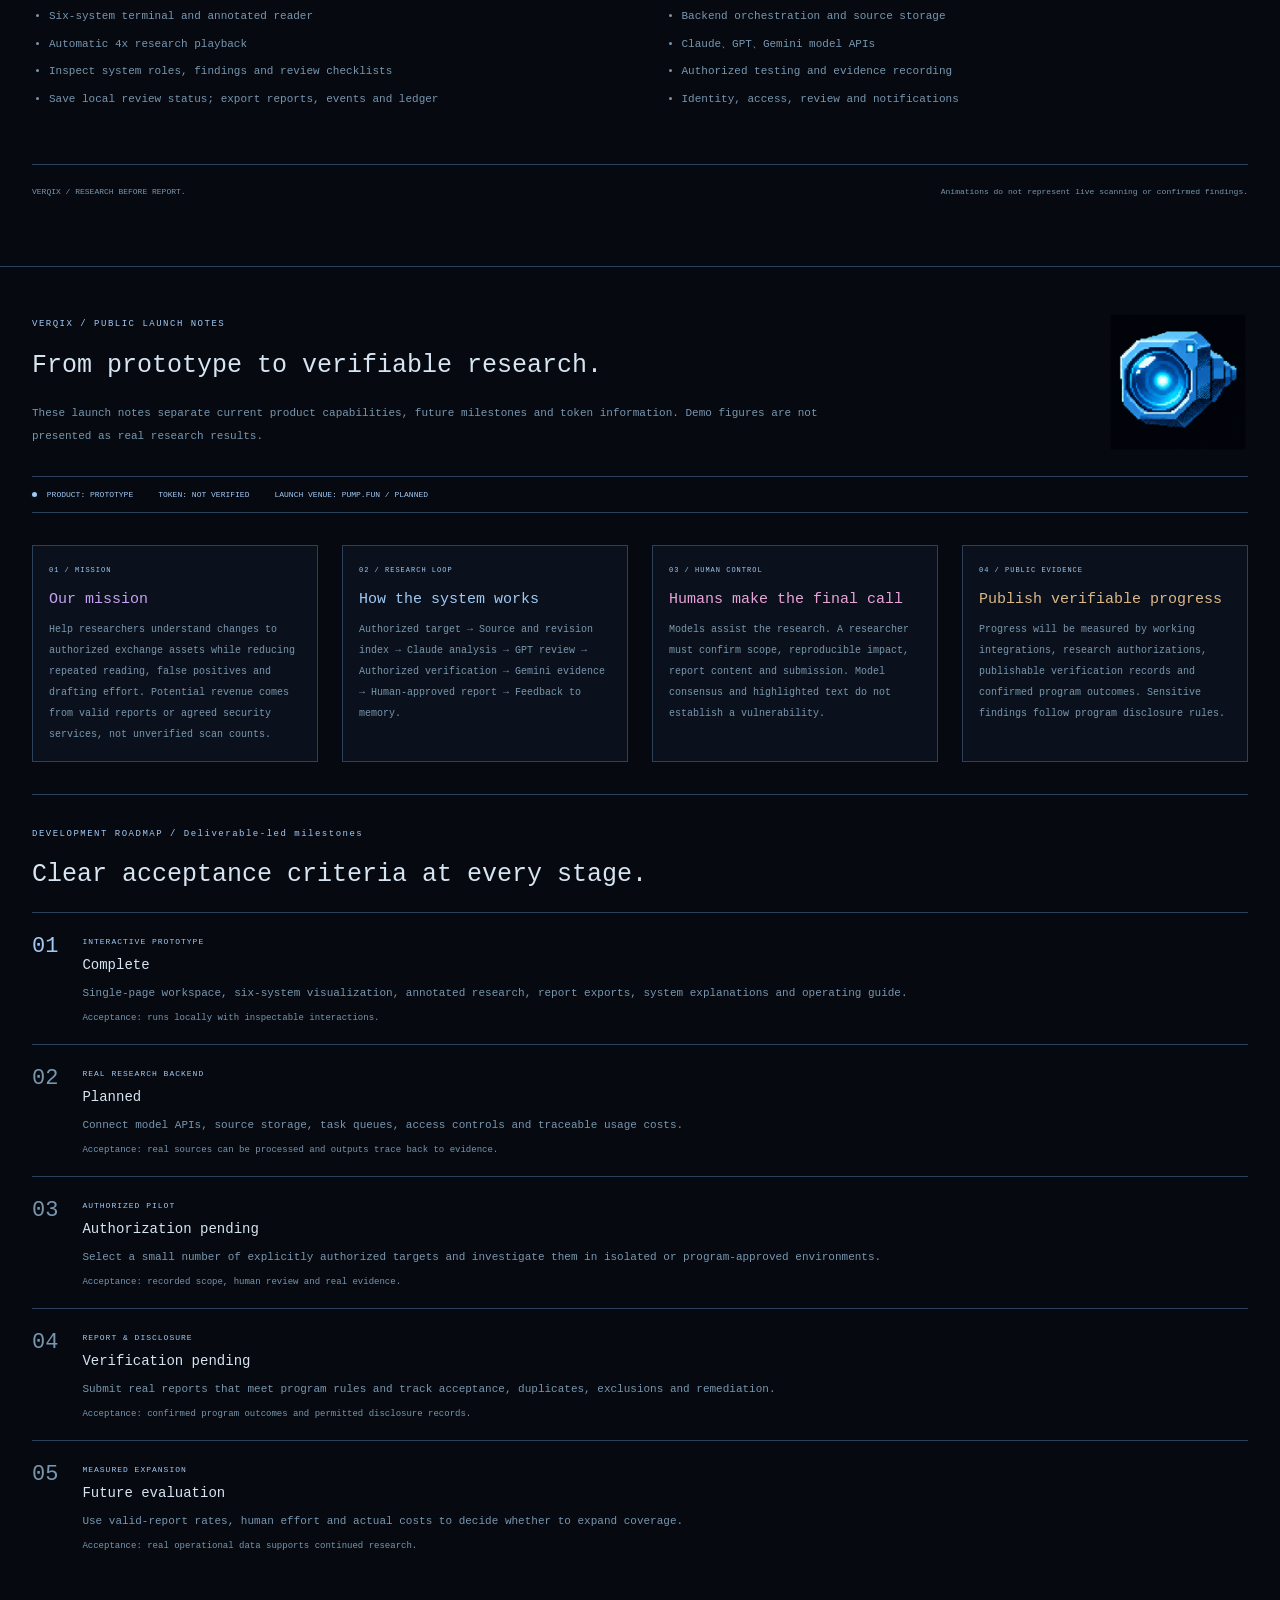
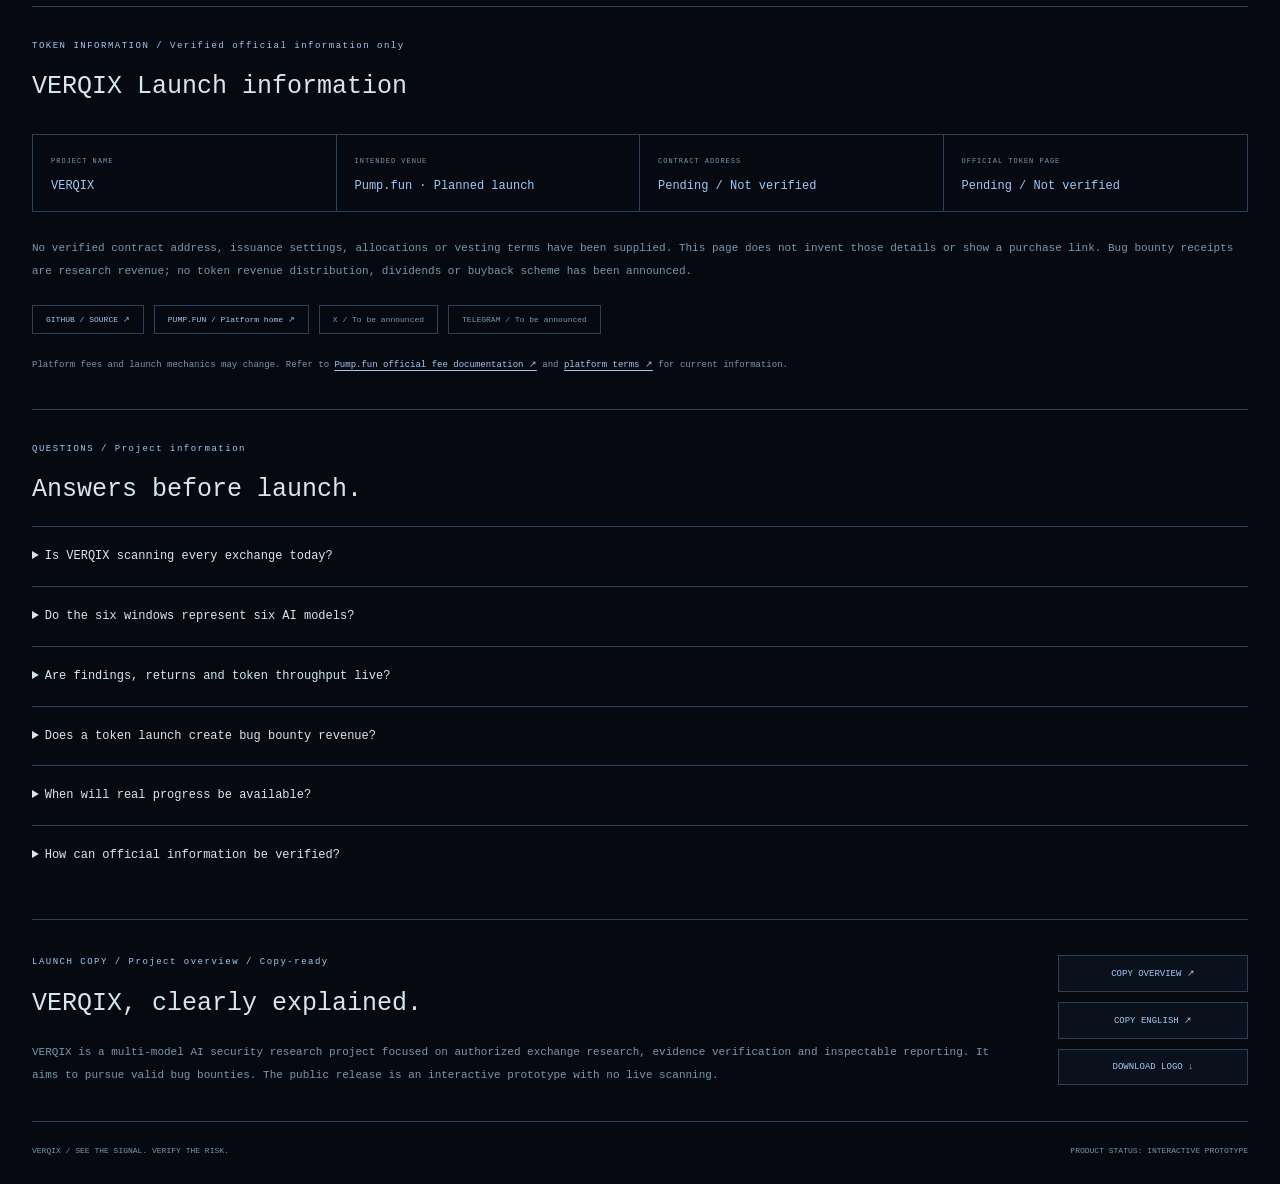
==== commit 3e5af389: "Relaunch as VERQIX with owner logo and default GitHub Pages hosting" ====
--- a/index.html
+++ b/index.html
@@ -1,10 +1,10 @@
 <!doctype html>
 <html lang="en">
-<head><meta charset="UTF-8"><meta name="viewport" content="width=device-width,initial-scale=1"><meta name="theme-color" content="#151613"><title>VYNSIQ / Security research terminal</title><link rel="stylesheet" href="style.css"><link rel="stylesheet" href="workflow.css"><link rel="stylesheet" href="modules.css"><link rel="stylesheet" href="live.css"><link rel="stylesheet" href="pro.css"><link rel="stylesheet" href="reading.css"><link rel="stylesheet" href="single.css"><link rel="stylesheet" href="brand.css"><link rel="stylesheet" href="nav-colors.css"><link rel="stylesheet" href="reference-reader.css"></head>
+<head><meta charset="UTF-8"><meta name="viewport" content="width=device-width,initial-scale=1"><meta name="theme-color" content="#151613"><title>VERQIX / Security research terminal</title><link rel="stylesheet" href="style.css"><link rel="stylesheet" href="workflow.css"><link rel="stylesheet" href="modules.css"><link rel="stylesheet" href="live.css"><link rel="stylesheet" href="pro.css"><link rel="stylesheet" href="reading.css"><link rel="stylesheet" href="single.css"><link rel="stylesheet" href="brand.css"><link rel="stylesheet" href="nav-colors.css"><link rel="stylesheet" href="reference-reader.css"><link rel="icon" type="image/png" href="assets/verqix-logo.png"><meta name="description" content="VERQIX — AI-assisted security research, independent review and evidence-backed reporting."></head>
 <body>
-<header class="windowbar"><div class="windowdots"><i></i><i></i><i></i></div><span>vynsiq@research-lab: ~/workspace</span><span class="version">v.0.1.0 <b>LOCAL DEMO</b></span></header>
+<header class="windowbar"><div class="windowdots"><i></i><i></i><i></i></div><span>verqix@research-lab: ~/workspace</span><span class="version">v.0.1.0 <b>LOCAL DEMO</b></span></header>
 <div class="shell">
-<header class="brandbar"><a class="brand" href="#overview"><svg viewBox="0 0 32 36" aria-hidden="true"><path d="M16 2 29 8v10c0 8-13 16-13 16S3 26 3 18V8Z"/><path d="m10 18 4 4 8-10"/></svg>VYNSIQ<span>/</span><small>SECURITY RESEARCH TERMINAL</small></a><div class="topstatus"><span class="dot"></span> SYSTEM NOMINAL <span class="muted">/</span> <time id="clock">00:00:00 UTC</time></div></header>
+<header class="brandbar"><a class="brand" href="#overview"><svg viewBox="0 0 32 36" aria-hidden="true"><path d="M16 2 29 8v10c0 8-13 16-13 16S3 26 3 18V8Z"/><path d="m10 18 4 4 8-10"/></svg>VERQIX<span>/</span><small>SECURITY RESEARCH TERMINAL</small></a><div class="topstatus"><span class="dot"></span> SYSTEM NOMINAL <span class="muted">/</span> <time id="clock">00:00:00 UTC</time></div></header>
 <nav class="nav"><div class="navlinks"><button class="active" data-view="overview"><span>01</span> Workspace</button><button data-view="targets"><span>02</span> In-scope targets</button><button data-view="findings"><span>03</span> Findings queue <b>04</b></button><button data-view="bounties"><span>04</span> Bounty ledger</button></div><button id="commandToggle" class="shortcut">⌘ <span>Command palette</span> <kbd>Ctrl K</kbd></button></nav>
 <main>
 <section class="intro"><div><div class="eyebrow"><span class="dot"></span> AUTONOMOUS RESEARCH / HUMAN VERIFIED</div><h1 id="viewTitle">Every finding,<span>backed by evidence.</span><span class="cursor">▍</span></h1><p id="viewSubtitle">Multi-agent research / Authorized assets / Evidence-led reports</p></div><button class="primary" id="newTask">＋ New research task</button></section>
@@ -15,7 +15,7 @@
 <article class="terminal panel"><div class="panelhead"><h2><span class="dot"></span> Research event stream <small>RESEARCH STREAM</small></h2><div class="tools"><button id="clearLog" title="Clear log">Clear</button><button id="pauseLog" aria-pressed="false">Ⅱ Pause</button></div></div>
 <div class="terminalmeta"><span>session <b>snl_7f92a</b></span><span id="streamState">● LIVE DEMO</span><span class="terminalcount">6 targets / 3 agents</span></div>
 <div class="logs" id="logs" role="log" aria-live="off" aria-label="Demo research log"></div>
-<form id="commandForm" class="commandline"><label for="command"><span>vynsiq</span> ~/research <b>❯</b></label><input id="command" autocomplete="off" spellcheck="false" placeholder="Type help for commands…"><button aria-label="Run command">↵</button></form>
+<form id="commandForm" class="commandline"><label for="command"><span>verqix</span> ~/research <b>❯</b></label><input id="command" autocomplete="off" spellcheck="false" placeholder="Type help for commands…"><button aria-label="Run command">↵</button></form>
 <div class="terminalfooter"><span><i class="dot"></i> SANDBOX CONNECTED</span><span id="eventCount">0 events</span><span>utf-8</span><span>bash</span></div></article>
 <aside class="notes"><div class="asideheading">MARGIN NOTES <span>Agents / Margin notes</span></div>
 <article class="agent mint"><div class="agenthead"><span>01 / ANALYST</span><span class="badge">DEMO</span></div><h3><i class="agenticon">✳</i> Claude <small>Code analysis</small></h3><p>Map code changes and call relationships, linking each research hypothesis to specific evidence.</p><div class="agenttask"><span class="dot"></span> reviewing / custody-service</div><div class="progress"><i style="width:72%"></i></div><footer><span>Context 24.8k</span><span>72%</span></footer></article>
@@ -27,7 +27,7 @@
 <section id="targetsView" class="alternate" hidden><div class="sectionheading"><h2>In-scope target list</h2><span>Sample assets / Reserved .example domains</span></div><div class="targetgrid" id="targetGrid"></div></section>
 <section id="findingsView" class="alternate panel" hidden><div class="panelhead"><h2>Finding review queue</h2><div class="filters"><button class="selected" data-filter="all">All</button><button data-filter="HIGH">High priority</button><button data-filter="MEDIUM">Medium priority</button></div></div><div class="tablewrap" id="fullTable"></div></section>
 <section id="bountiesView" class="alternate panel" hidden><div class="panelhead"><h2>Bounty ledger <small>SAMPLE LEDGER</small></h2><button id="exportLedger">↓ Export CSV</button></div><div class="ledgerintro"><span class="muted">Demo balance</span><strong>$8,450.00 <small>USD</small></strong><p>Illustrative report-to-settlement flow. All amounts are demo data.</p></div><div class="tablewrap"><table><thead><tr><th>Report</th><th>Sample project</th><th>Status</th><th>Demo amount</th><th>Date</th></tr></thead><tbody><tr><td>SNL-018</td><td>Northstar Exchange</td><td class="minttext">Settled</td><td>$5,000</td><td>2026-10-28</td></tr><tr><td>SNL-015</td><td>Orbit Custody</td><td class="minttext">Settled</td><td>$3,000</td><td>2026-10-24</td></tr><tr><td>SNL-009</td><td>Helix Markets</td><td class="minttext">Settled</td><td>$450</td><td>2026-10-18</td></tr><tr><td>SNL-021</td><td>Northstar Exchange</td><td class="amber">Pending review</td><td>Undetermined</td><td>2026-11-02</td></tr></tbody></table></div></section>
-<footer class="pagefooter"><span>VYNSIQ <b>/</b> RESEARCH BEFORE REPORT.</span><span>Evidence-led / In scope / Human reviewed <span class="minttext">■</span></span></footer>
+<footer class="pagefooter"><span>VERQIX <b>/</b> RESEARCH BEFORE REPORT.</span><span>Evidence-led / In scope / Human reviewed <span class="minttext">■</span></span></footer>
 </main></div>
 <dialog id="taskDialog"><form id="taskForm"><div class="dialoghead"><span>＋ NEW RESEARCH SESSION</span><button type="button" data-close="taskDialog" aria-label="Close">×</button></div><h2>New research task<span class="minttext">_</span></h2><p>Create a local demo research task.</p><label>Task name<input name="taskName" required maxlength="80" placeholder="Example: Review a new release"></label><label>Sample in-scope target<select name="target"><option>Northstar / api.northstar.example</option><option>Orbit / custody.orbit.example</option><option>Helix / sdk.helix.example</option></select></label><fieldset><legend>Collaborating agents</legend><label><input type="checkbox" checked disabled> Claude / Analysis</label><label><input type="checkbox" checked disabled> GPT / Review</label><label><input type="checkbox" checked disabled> Gemini / Evidence</label></fieldset><button class="primary" type="submit">Create demo task →</button></form></dialog>
 <dialog id="detailDialog"><div class="dialoghead"><span id="detailId"></span><button data-close="detailDialog" aria-label="Close">×</button></div><div id="detailContent"></div><div class="dialogactions"><button id="exportReport">↓ Export report draft</button><button id="reviewFinding" class="primary">Mark reviewed</button></div></dialog>
--- a/brand.css
+++ b/brand.css
@@ -1,2 +1,6 @@
 body.singlepage{--vyn-accent:#c7a1f3;--vyn-bright:#e5c5ff;--vyn-muted:#8b759d;--vyn-line:#3f2e52;--vyn-panel:#100b19;--vyn-paper:#08060d;--vyn-ink:#e1d3ef;--vyn-shift:0deg;--vyn-ui:Consolas,'Microsoft YaHei',monospace;--vyn-heading:Consolas,'Microsoft YaHei',monospace;background:var(--vyn-paper);color:var(--vyn-ink);font-family:var(--vyn-ui);--green:var(--vyn-accent);--line:var(--vyn-line);--text:var(--vyn-ink);--muted:var(--vyn-muted)}body[data-vyn-theme=ice]{--vyn-accent:#a0c9f5;--vyn-bright:#d2edff;--vyn-muted:#7897af;--vyn-line:#2b405a;--vyn-panel:#0b111c;--vyn-paper:#060910;--vyn-ink:#d6e5f1;--vyn-shift:-65deg}body[data-vyn-theme=rose]{--vyn-accent:#e9a4d8;--vyn-bright:#ffd2f0;--vyn-muted:#ae7e9e;--vyn-line:#59324d;--vyn-panel:#190d17;--vyn-paper:#0d070c;--vyn-ink:#eed7e9;--vyn-shift:40deg}body[data-vyn-theme=amber]{--vyn-accent:#ddb785;--vyn-bright:#ffe1ae;--vyn-muted:#a49373;--vyn-line:#51422e;--vyn-panel:#17120c;--vyn-paper:#0c0a06;--vyn-ink:#e8ddc9;--vyn-shift:135deg}body[data-vyn-font=sans]{--vyn-ui:'Segoe UI','Microsoft YaHei',sans-serif;--vyn-heading:'Segoe UI','Microsoft YaHei',sans-serif}body[data-vyn-font=editorial]{--vyn-heading:Georgia,'Times New Roman',serif}.singlepage .nav{background:#08060ef5;border-color:var(--vyn-line)}.singlepage .singlelogo{border-color:var(--vyn-line);width:66px;min-width:66px}.singlelogo img{width:49px;height:49px;object-fit:contain;mix-blend-mode:screen}.singlepage .singlelinks a{color:var(--vyn-muted);border-color:var(--vyn-line);font-family:var(--vyn-ui);font-size:9px}.singlepage .singlelinks a:hover{color:var(--vyn-bright);background:var(--vyn-panel)}.singlepage .singlelinks a.current{background:var(--vyn-accent);color:var(--vyn-paper)}.singlepage .singlenavright>span{color:var(--vyn-accent)}.singlepage .singlenavright .dot{background:var(--vyn-accent)}.singlepage .singlenavright button{background:var(--vyn-ink);color:var(--vyn-paper);font-family:var(--vyn-ui)}.singlepage .singleworkspace{border-color:var(--vyn-line)}.singlepage .singlehero{border-color:var(--vyn-line);background:radial-gradient(ellipse at 28% 31%,#b48ce00b,transparent 67%)}.singlepage .heropath,.singlepage .heropath>span:last-child{color:var(--vyn-muted)}.singlepage .heropath>span{color:var(--vyn-accent)}.vynidentity{display:flex;align-items:center;gap:15px;width:100%;margin:25px 0 29px}.vyncrest{width:clamp(92px,10vw,155px);aspect-ratio:1;object-fit:contain;mix-blend-mode:screen;filter:drop-shadow(0 0 20px #a471cf15)}.singlepage .vynidentity h1{font:600 clamp(44px,5vw,95px)/1.1 var(--vyn-heading);letter-spacing:2px;color:var(--vyn-bright);margin:0;white-space:nowrap}.singlepage .vynidentity h1>span{display:block;font:7px/1.7 var(--vyn-ui);letter-spacing:2px;color:var(--vyn-muted)!important;margin:15px 0 0}.singlepage .singlehero h2{color:var(--vyn-ink);font-family:var(--vyn-ui);font-size:15px;letter-spacing:.1px}.singlepage .singlehero h2>span{color:var(--vyn-accent)}.singlepage .singlepitch{color:var(--vyn-muted);font-size:11px;line-height:2.1}.singlepage .herofacts{color:var(--vyn-muted)}.singlepage .herofacts b{color:var(--vyn-accent)}.singlepage .heroSession{border-color:var(--vyn-line);color:var(--vyn-accent)}.singlepage .heroSession b{color:var(--vyn-ink)}.singlepage .heroSession button{border-color:var(--vyn-line);color:var(--vyn-accent)}.singlepage .herotrace{border-color:var(--vyn-line);background:repeating-linear-gradient(0deg,transparent 0 18px,#b497cd07 18px 19px)}.singlepage .herotrace>div>span,.singlepage .herotrace small{color:var(--vyn-muted)}.singlepage .herotrace strong{color:var(--vyn-ink)}.singlepage .herotrace i{color:var(--vyn-accent)}.singlepage .heroactions>a{border-color:var(--vyn-line);color:var(--vyn-ink);background:var(--vyn-panel)}.singlepage .heroactions .solid{background:var(--vyn-accent);color:var(--vyn-paper);border-color:var(--vyn-accent)}.singlepage .heromanual{color:var(--vyn-muted)}.singlepage .herofootnote{color:var(--vyn-muted);font-size:8px;max-width:600px}.herofootnote b{color:var(--vyn-accent);font-size:7px;margin-right:8px;font-weight:400}.vynappearance{display:flex;gap:13px;align-items:center;border-top:1px solid var(--vyn-line);width:100%;margin-top:15px;padding-top:12px;font-size:7px;color:var(--vyn-muted)}.vynswatches{display:flex;gap:7px}.vynswatches button{width:13px;height:13px;padding:0;border:0;border-radius:50%;background:#c7a1f3;outline-offset:3px}.vynswatches button[data-vyn-theme=ice]{background:#a0c9f5}.vynswatches button[data-vyn-theme=rose]{background:#e9a4d8}.vynswatches button[data-vyn-theme=amber]{background:#ddb785}.vynswatches button.active{outline:1px solid var(--vyn-accent)}.vynappearance label{display:flex;align-items:center;gap:7px;margin-left:auto}.vynappearance select{border:1px solid var(--vyn-line);background:var(--vyn-paper);color:var(--vyn-accent);font-size:7px;padding:4px 6px}.singlepage .singleterminal,.singlepage .sixstation,.singlepage .stationgrid{background:var(--vyn-paper)}.singlepage .stationmast{border-color:var(--vyn-line);background:var(--vyn-panel)}.singlepage .stationwordmark{background:var(--vyn-accent);color:var(--vyn-paper)}.singlepage .stationmast h2{color:var(--vyn-ink)}.singlepage .stationmast p,.singlepage .liveindicator{color:var(--vyn-muted)}.singlepage .liveindicator .dot{background:var(--vyn-accent)}.singlepage .livecontrols button{border-color:var(--vyn-line);color:var(--vyn-accent)}.singlepage .stationpanel,.singlepage .stationpanel.moduleactive{background:radial-gradient(ellipse at 50% 50%,#7e52a318,var(--vyn-paper) 80%);border-color:var(--vyn-line)}.singlepage .stationpanel>header{background:var(--vyn-panel);border-color:var(--vyn-line)}.singlepage .stationpanel h3,.singlepage .stationpanel h3 span{color:var(--vyn-accent)}.singlepage .modulestatus{color:var(--vyn-muted)}.singlepage .moduleactive .modulestatus{color:var(--vyn-bright)}.singlepage .modulevisual canvas{filter:hue-rotate(var(--vyn-shift)) saturate(.9)}.singlepage .visualoverlay>span,.singlepage .livemetrics b,.singlepage .stationpanel>footer button{color:var(--vyn-accent)}.singlepage .visualoverlay strong,.singlepage .stationpanel>footer strong{color:var(--vyn-ink)}.singlepage .visualoverlay p,.singlepage .visualoverlay small,.singlepage .livemetrics small,.singlepage .stationpanel>footer span{color:var(--vyn-muted)}.singlepage .stationpanel>footer{background:var(--vyn-panel)}.singlepage .stationpanel>footer button{border-color:var(--vyn-line)}.singlepage .coremodels>span{color:var(--vyn-accent)}.singlepage .coremodels small,.singlepage .coremodels>span:after,.singlepage .canvaslabel{color:var(--vyn-muted)}.singlepage .dispatchbar,.singlepage .dispatchrows>div,.singlepage .dispatchrows i{color:var(--vyn-muted)}.singlepage .dispatchactive,.singlepage .dispatchrows .dispatchdone{color:var(--vyn-accent)}.singlepage .dispatchrows>div{background-image:linear-gradient(90deg,#b38be31c 0 var(--task-progress,0%),transparent var(--task-progress,0%))}.singlepage .proreadout{background:var(--vyn-panel);border-color:var(--vyn-line);color:var(--vyn-muted)}.singlepage .proreadout b,.singlepage .orchestratorascii b{color:var(--vyn-accent)}.singlepage .orchestratorascii{color:var(--vyn-muted)}.singlepage .evidencetabs{background:var(--vyn-accent)}.singlepage .evidencetabs button{border-color:var(--vyn-line);color:var(--vyn-paper)}.singlepage .evidencetabs button.active{background:var(--vyn-line);color:var(--vyn-bright)}.singlepage .evidencesummary{background:#1b1129d9;box-shadow:3px 0 var(--vyn-accent)}.singlepage .evidencesummary>span:first-child,.singlepage .evidencesummary strong{color:var(--vyn-bright)}.singlepage .evidencesummary p{color:var(--vyn-muted)}.singlepage .graphbreadcrumb,.singlepage .graphfocus span{color:var(--vyn-muted)}.singlepage .graphfocus{background:var(--vyn-panel);border-color:var(--vyn-accent);color:var(--vyn-bright)}.singlepage .workstationoutput>div{color:var(--vyn-ink)}.singlepage .workstationoutput p,.singlepage .workstationoutput time{color:var(--vyn-muted)}.singlepage .workstationprompt{background:var(--vyn-paper);color:var(--vyn-accent)}.singlepage .typing-caret{background:var(--vyn-accent)}.singlepage .stationhandoff,.singlepage .stationhandoff>span:first-child{color:var(--vyn-muted)}.singlepage .stationhandoff button{color:var(--vyn-accent)}.singlepage .singlemid,.singlepage .findingspanel,.singlepage .singlecatalog,.singlepage #section-targets,.singlepage #section-ledger{border-color:var(--vyn-line);background:var(--vyn-paper)}.singlepage .panelhead,.singlepage th{background:var(--vyn-panel);border-color:var(--vyn-line)}.singlepage .panelhead h2,.singlepage .panelhead button,.singlepage .state,.singlepage .minttext{color:var(--vyn-accent)}.singlepage .panelhead h2 small,.singlepage th{color:var(--vyn-muted)}.singlepage table{background:var(--vyn-paper)}.singlepage td{border-color:var(--vyn-line);color:var(--vyn-ink)}.singlepage .findinglink{color:var(--vyn-ink)}.singlepage .singlefeed{background:var(--vyn-paper)}.singlepage .singlefeed>header,.singlepage .singlefeed>footer{border-color:var(--vyn-line)}.singlepage .singlefeed h2,.singlepage .singlefeed button{color:var(--vyn-accent)}.singlepage .singlefeed h2 .dot{background:var(--vyn-accent)}.singlepage .singlefeed button{border-color:var(--vyn-line)}.singlepage .singlefeed h2 span,.singlepage .singlefeed>footer{color:var(--vyn-muted)}.singlepage #singleEventFeed>div{border-color:var(--vyn-line);color:var(--vyn-ink)}.singlepage #singleEventFeed>div>span,.singlepage #singleEventFeed p,.singlepage #singleEventFeed time{color:var(--vyn-muted)}.singlepage #singleEventFeed b{color:var(--vyn-accent)}.singlepage .singleSectionHead{background:var(--vyn-paper);border-color:var(--vyn-line)}.singlepage .singleSectionHead>span{color:var(--vyn-accent)}.singlepage .singleSectionHead h2{color:var(--vyn-ink)}.singlepage .singleSectionHead p{color:var(--vyn-muted)}.singlepage #research-record{background:var(--vyn-paper);border-color:var(--vyn-line);color:var(--vyn-ink)}.singlepage .readingtop{background:var(--vyn-panel);border-color:var(--vyn-line)}.singlepage .readmark{border-color:var(--vyn-accent);color:var(--vyn-accent)}.singlepage .readingtop strong{color:var(--vyn-ink)}.singlepage .readingtop small,.singlepage .readingtop p{color:var(--vyn-muted)}.singlepage .readingtools button,.singlepage .readingtools select{background:var(--vyn-panel);border-color:var(--vyn-line);color:var(--vyn-accent)}.singlepage .researchpaper{border-color:var(--vyn-line);scrollbar-color:var(--vyn-line) transparent}.singlepage .paperfile{background:var(--vyn-paper);color:var(--vyn-muted);border-color:var(--vyn-line)}.singlepage .papertitle>span,.singlepage .papersectionlabel{color:var(--vyn-accent)}.singlepage .papertitle h1,.singlepage .papersection h2{color:var(--vyn-ink);font-family:var(--vyn-ui)}.singlepage .papertitle p,.singlepage .papertitle>div,.singlepage .papersection p{color:var(--vyn-muted)}.singlepage .papersection{border-color:var(--vyn-line)}.singlepage .papersection p.paperhighlight{color:var(--vyn-ink);border-color:var(--vyn-accent);background:#b894e10c}.singlepage .papersection p.paperactive{color:var(--vyn-bright);background:#b894e11d}.singlepage .papersection sup{border-color:var(--vyn-line);color:var(--vyn-accent)}.singlepage .papersection pre{background:var(--vyn-panel);color:var(--vyn-accent);border-color:var(--vyn-line)}.singlepage .papernumber,.singlepage .papersection pre i{color:var(--vyn-muted)}.singlepage .readingmargin,.singlepage .marginheading{background:var(--vyn-panel)}.singlepage .marginheading,.singlepage .marginheading span,.singlepage .readingwaiting{color:var(--vyn-muted)}.singlepage .readingnote,.singlepage .readingnote.purple,.singlepage .readingnote.amber{background:var(--vyn-panel);border-color:var(--vyn-line);color:var(--vyn-accent)}.singlepage .readingbottom{background:var(--vyn-panel);border-color:var(--vyn-line);color:var(--vyn-accent)}.singlepage .readingbottom input{accent-color:var(--vyn-accent)}.singlepage .readingbottom time,.singlepage .paperend,.singlepage .paperend span{color:var(--vyn-muted)}.singlepage .targetcard{background:var(--vyn-panel);border-color:var(--vyn-line)}.singlepage .targetcard h3,.singlepage .sectionheading h2{color:var(--vyn-ink)}.singlepage .targetcard p,.singlepage .sectionheading span{color:var(--vyn-muted)}.singlepage .targetcard .targettop,.singlepage .targetcard button{color:var(--vyn-accent);border-color:var(--vyn-line)}.singlepage .ledgerintro strong{color:var(--vyn-accent)}.singlepage .ledgerintro p{color:var(--vyn-muted)}.singlepage #project-manual{background:var(--vyn-paper);color:var(--vyn-ink)}.singlepage .guidehead>span,.singlepage .guidelabel{color:var(--vyn-accent)}.singlepage .guidehead h1,.singlepage .guidecolumns h2,.singlepage .guidecapabilities>h2,.singlepage .guideprocedure>h2{color:var(--vyn-ink);font-family:var(--vyn-ui)}.singlepage .guidehead em{color:var(--vyn-accent)}.singlepage .guidehead p,.singlepage .guidecolumns p,.singlepage .guidestatus{color:var(--vyn-muted)}.singlepage .guidehead button{border-color:var(--vyn-line);color:var(--vyn-accent)}.singlepage .guidehead .guideprimary{background:var(--vyn-accent);color:var(--vyn-paper)}.singlepage .guidestatus,.singlepage .guidecapabilities,.singlepage .guideprocedure,.singlepage .integrationguide,.singlepage .guidefooter{border-color:var(--vyn-line)}.singlepage .guidecapabilities button{background:var(--vyn-panel);border-color:var(--vyn-line)}.singlepage .guidecapabilities button>span,.singlepage .guidecapabilities small{color:var(--vyn-accent)}.singlepage .guidecapabilities h3,.singlepage .guideprocedure h3{color:var(--vyn-ink)}.singlepage .guidecapabilities p,.singlepage .guideprocedure p,.singlepage .integrationguide ul{color:var(--vyn-muted)}.singlepage .guideprocedure>article{border-color:var(--vyn-line)}.singlepage .guideprocedure>article>span,.singlepage .guideprocedure button{color:var(--vyn-accent);border-color:var(--vyn-line)}.singlepage .guidefooter,.singlepage .guidefooter span{color:var(--vyn-muted)}.singlepage .moduleDialog{background:var(--vyn-panel);border-color:var(--vyn-line)}.singlepage .moduleDialog .dialoghead,.singlepage .moduleRole,.singlepage .moduleio dt{color:var(--vyn-accent)}.singlepage .moduleio dd{color:var(--vyn-ink)}.singlepage .moduleReference,.singlepage .moduleboundary{color:var(--vyn-muted)!important;border-color:var(--vyn-line)}.singlepage .moduleartifact{background:var(--vyn-paper);color:var(--vyn-accent)}.singlepage .primary,.singlepage .dialogactions .primary{background:var(--vyn-accent);border-color:var(--vyn-accent);color:var(--vyn-paper)}.vynlaunch{padding:45px 32px 0;background:var(--vyn-paper);border-top:1px solid var(--vyn-line);color:var(--vyn-ink)}.vynlaunchhead{display:flex;justify-content:space-between;align-items:center;gap:30px}.vynlaunchhead>div{max-width:820px}.vynlaunch h2{font:500 25px/1.7 var(--vyn-ui);color:var(--vyn-ink);margin:15px 0}.vynlaunch p{font:11px/2.1 var(--vyn-ui);color:var(--vyn-muted);margin:0}.vynlaunchhead>img{width:140px;height:140px;mix-blend-mode:screen}.vynlaunchstatus{margin-top:24px;display:flex;gap:25px;flex-wrap:wrap;border-top:1px solid var(--vyn-line);border-bottom:1px solid var(--vyn-line);padding:13px 0;font-size:8px;color:var(--vyn-accent)}.vynlaunchstatus .dot{background:var(--vyn-accent);margin-right:5px}.vynlaunchgrid{display:grid;grid-template-columns:repeat(4,1fr);gap:24px;padding:32px 0}.vynlaunchgrid article{padding:16px;background:var(--vyn-panel);border:1px solid var(--vyn-line)}.vynlaunchgrid article>span{font-size:7px;letter-spacing:1px;color:var(--vyn-accent)}.vynlaunchgrid h3{font-size:15px;font-weight:500;color:var(--vyn-ink);margin:15px 0 11px}.vynlaunchgrid p{font-size:10px}.vynroadmap,.vyntoken,.vynfaq,.vyncopy{padding:34px 0;border-top:1px solid var(--vyn-line)}.vynroadmap>article{display:flex;gap:24px;padding:21px 0;border-top:1px solid var(--vyn-line)}.vynroadmap>article>b{font-weight:400;font-size:22px;color:var(--vyn-muted)}.vynroadmap>article.done>b{color:var(--vyn-accent)}.vynroadmap>article>div>span{font-size:8px;color:var(--vyn-accent);letter-spacing:1px}.vynroadmap h3{font-size:14px;font-weight:500;color:var(--vyn-ink);margin:9px 0}.vynroadmap small{font-size:9px;color:var(--vyn-muted);display:block;margin-top:8px}.vyntokendata{display:grid;grid-template-columns:repeat(4,1fr);border:1px solid var(--vyn-line);margin:25px 0}.vyntokendata>div{padding:18px;border-right:1px solid var(--vyn-line)}.vyntokendata>div:last-child{border:0}.vyntokendata span{font-size:7px;color:var(--vyn-muted);letter-spacing:1px}.vyntokendata strong{display:block;font-size:12px;font-weight:400;color:var(--vyn-accent);margin-top:12px}.vynofficial{display:flex;gap:10px;flex-wrap:wrap;margin:22px 0}.vynofficial>a,.vynofficial>span{padding:9px 13px;border:1px solid var(--vyn-line);font-size:8px;color:var(--vyn-accent)}.vynofficial>span{color:var(--vyn-muted)}.vynplatformnote{font-size:9px!important}.vynplatformnote a{color:var(--vyn-accent);text-decoration:underline;text-underline-offset:3px}.vynfaq details{border-top:1px solid var(--vyn-line);padding:18px 0}.vynfaq summary{font-size:12px;color:var(--vyn-ink);cursor:pointer;line-height:1.9}.vynfaq details>p{padding-top:12px;max-width:950px;font-size:11px}.vyncopy{display:flex;gap:50px;align-items:center}.vyncopy>div:first-child{flex:1}.vyncopyactions{display:flex;flex-direction:column;gap:10px;min-width:190px}.vyncopyactions button,.vyncopyactions a{border:1px solid var(--vyn-line);padding:12px;font-size:9px;color:var(--vyn-accent);background:var(--vyn-panel);text-align:center}.vynlaunchfooter{border-top:1px solid var(--vyn-line);padding:24px 0;font-size:8px;display:flex;justify-content:space-between;gap:20px;color:var(--vyn-muted)}.singlepage #toast{background:var(--vyn-panel);border-color:var(--vyn-accent);color:var(--vyn-ink)}@media(min-width:1700px){.singlepage .singlehero h2{font-size:18px}.singlepage .singlepitch{font-size:12px}.vynidentity{margin:31px 0 35px}}@media(max-width:1100px){.singlepage .vynidentity h1{font-size:clamp(39px,5vw,75px)}.vyncrest{width:90px}.singlepage .vynidentity h1>span{font-size:6px;letter-spacing:1px}.singlepage .singlehero h2{font-size:13px}.singlepage .singlepitch{font-size:10px}.vynidentity{gap:8px}.singlepage .singlelinks a{font-size:8px;padding:0 9px}.vynlaunchgrid{grid-template-columns:1fr 1fr}.vyntokendata{grid-template-columns:1fr 1fr}.vyntokendata>div:nth-child(-n+2){border-bottom:1px solid var(--vyn-line)}}@media(max-width:780px){.singlepage .singlelogo{width:44px;min-width:44px}.singlelogo img{width:38px;height:38px}.singlepage .singlelinks a{font-size:7px}.vynidentity{margin:20px 0 24px;gap:10px}.vyncrest{width:90px}.singlepage .vynidentity h1{font-size:clamp(40px,9.5vw,70px);letter-spacing:1px}.singlepage .vynidentity h1>span{font-size:5px;letter-spacing:.7px;margin-top:12px}.singlepage .singlehero h2{font-size:14px}.singlepage .singlepitch{font-size:10px}.vynappearance{gap:10px;font-size:6px}.vynappearance select{font-size:6px}.vynappearance label{gap:5px}.vynlaunch{padding:30px 20px 0}.vynlaunchhead{gap:12px;align-items:flex-start}.vynlaunchhead>img{width:65px;height:65px}.vynlaunch h2{font-size:20px}.vynlaunch p{font-size:10px}.vynlaunchstatus{font-size:7px;gap:12px}.vynlaunchgrid{grid-template-columns:1fr;gap:10px;padding:25px 0}.vynlaunchgrid article{padding:16px}.vyntokendata{grid-template-columns:1fr 1fr}.vyntokendata>div{padding:13px}.vyntokendata strong{font-size:10px}.vyntokendata span{font-size:6px}.vynofficial>a,.vynofficial>span{font-size:7px;padding:8px}.vynroadmap>article{gap:17px}.vynroadmap>article>b{font-size:19px}.vynfaq summary{font-size:11px}.vyncopy{flex-direction:column;align-items:stretch;gap:22px}.vyncopyactions{flex-direction:row;flex-wrap:wrap;min-width:0;gap:7px}.vyncopyactions button,.vyncopyactions a{font-size:8px;padding:9px}.vynlaunchfooter{flex-direction:column;gap:10px;font-size:7px}}
 .singlepage dialog{background:var(--vyn-panel);border-color:var(--vyn-line);color:var(--vyn-ink)}.singlepage dialog .dialoghead,.singlepage dialog h2{color:var(--vyn-accent)}.singlepage dialog input:not([type=checkbox]),.singlepage dialog select{background:var(--vyn-paper);border-color:var(--vyn-line);color:var(--vyn-ink)}.singlepage dialog p,.singlepage dialog label{color:var(--vyn-muted)}.singlepage dialog fieldset,.singlepage .dialogactions{border-color:var(--vyn-line)}.singlepage #singleEventFeed,.singlepage .readingmargin{scrollbar-color:var(--vyn-line) transparent}.singlepage .herotrace strong{font-family:var(--vyn-ui)}
+
+/* VERQIX logo keeps its original blue colors across appearance themes. */
+.singlepage .singlelogo img,.singlepage .vyncrest,.singlepage .vynlaunchhead>img{filter:none!important;mix-blend-mode:normal;object-fit:cover;object-position:center;clip-path:inset(30%);transform:scale(2.4);image-rendering:auto}
+.singlepage .vynidentity,.singlepage .singlelogo{overflow:hidden}
--- a/nav-colors.css
+++ b/nav-colors.css
@@ -1,4 +1,5 @@
 body.singlepage{--vyn-lilac:#c7a1f3;--vyn-ice:#a0c9f5;--vyn-rose:#e9a4d8;--vyn-amber:#ddb785}.vyn-lilac{color:var(--vyn-lilac)!important}.vyn-ice{color:var(--vyn-ice)!important}.vyn-rose{color:var(--vyn-rose)!important}.vyn-amber{color:var(--vyn-amber)!important}.singlepage .singlehero h2 em{font-style:normal;font-weight:600}.singlepage .singlepitch b{font-weight:500}.singlepage .singlelinks a:not(.current):nth-child(4n+1){color:var(--vyn-lilac)}.singlepage .singlelinks a:not(.current):nth-child(4n+2){color:var(--vyn-ice)}.singlepage .singlelinks a:not(.current):nth-child(4n+3){color:var(--vyn-rose)}.singlepage .singlelinks a:not(.current):nth-child(4n+4){color:var(--vyn-amber)}.vynnavsocial{display:flex;align-items:center;gap:7px;padding:0 12px;margin-left:12px;border-left:1px solid var(--vyn-line);height:54px;white-space:nowrap}.vynnavsocial button,.vynnavsocial a{display:flex;align-items:center;gap:7px;font:8px var(--vyn-ui);height:29px;padding:0 10px;background:var(--vyn-panel);border:1px solid var(--vyn-line);transition:border-color .2s,background .2s}.vynnavsocial button:hover,.vynnavsocial a:hover{border-color:currentColor;background:#ba91e30c}.vynnavsocial>*>span{font-size:12px}.vynnavsocial small{font-size:6px;opacity:.6;margin-left:2px;letter-spacing:.5px}.vynnavsocial .nav-twitter{color:var(--vyn-ice)}.vynnavsocial .nav-github{color:var(--vyn-lilac)}.vynnavsocial .nav-ca{color:var(--vyn-amber)}.singlepage .herofacts>span:nth-child(1) b{color:var(--vyn-lilac)}.singlepage .herofacts>span:nth-child(2) b{color:var(--vyn-ice)}.singlepage .herofacts>span:nth-child(3) b{color:var(--vyn-rose)}.singlepage .herofacts>span:nth-child(4) b{color:var(--vyn-amber)}.singlepage .herotrace>div:nth-of-type(1)>span,.singlepage .herotrace>div:nth-of-type(1)>strong{color:var(--vyn-lilac)}.singlepage .herotrace>div:nth-of-type(2)>span,.singlepage .herotrace>div:nth-of-type(2)>strong{color:var(--vyn-ice)}.singlepage .herotrace>div:nth-of-type(3)>span,.singlepage .herotrace>div:nth-of-type(3)>strong{color:var(--vyn-amber)}.singlepage .stationpanel:nth-child(4n+1) h3{color:var(--vyn-lilac)}.singlepage .stationpanel:nth-child(4n+2) h3{color:var(--vyn-ice)}.singlepage .stationpanel:nth-child(4n+3) h3{color:var(--vyn-rose)}.singlepage .stationpanel:nth-child(4n+4) h3{color:var(--vyn-amber)}.singlepage .stationpanel:nth-child(4n+1) .livemetrics b{color:var(--vyn-lilac)}.singlepage .stationpanel:nth-child(4n+2) .livemetrics b{color:var(--vyn-ice)}.singlepage .stationpanel:nth-child(4n+3) .livemetrics b{color:var(--vyn-rose)}.singlepage .stationpanel:nth-child(4n+4) .livemetrics b{color:var(--vyn-amber)}.singlepage .coremodels>span:nth-child(1){color:var(--vyn-lilac)}.singlepage .coremodels>span:nth-child(2){color:var(--vyn-ice)}.singlepage .coremodels>span:nth-child(3){color:var(--vyn-amber)}.singlepage .guidecapabilities button:nth-child(4n+1) h3{color:var(--vyn-lilac)}.singlepage .guidecapabilities button:nth-child(4n+2) h3{color:var(--vyn-ice)}.singlepage .guidecapabilities button:nth-child(4n+3) h3{color:var(--vyn-rose)}.singlepage .guidecapabilities button:nth-child(4n+4) h3{color:var(--vyn-amber)}.singlepage .guideprocedure>article:nth-of-type(4n+1)>span{color:var(--vyn-lilac)}.singlepage .guideprocedure>article:nth-of-type(4n+2)>span{color:var(--vyn-ice)}.singlepage .guideprocedure>article:nth-of-type(4n+3)>span{color:var(--vyn-rose)}.singlepage .guideprocedure>article:nth-of-type(4n+4)>span{color:var(--vyn-amber)}.vynlaunchgrid article:nth-child(1) h3{color:var(--vyn-lilac)}.vynlaunchgrid article:nth-child(2) h3{color:var(--vyn-ice)}.vynlaunchgrid article:nth-child(3) h3{color:var(--vyn-rose)}.vynlaunchgrid article:nth-child(4) h3{color:var(--vyn-amber)}.singlepage .readingnote.green{color:var(--vyn-ice);border-color:#44617b}.singlepage .readingnote.purple{color:var(--vyn-lilac);border-color:#5f497a}.singlepage .readingnote.amber{color:var(--vyn-amber);border-color:#6b5435}.singlepage .papersection:nth-child(3n+1) .papersectionlabel{color:var(--vyn-ice)}.singlepage .papersection:nth-child(3n+2) .papersectionlabel{color:var(--vyn-lilac)}.singlepage .papersection:nth-child(3n) .papersectionlabel{color:var(--vyn-amber)}.singlepage .vyntoken{scroll-margin-top:80px}@media(max-width:1400px){.singlepage .singlelinks a{padding:0 9px;font-size:8px}.vynnavsocial{gap:5px;padding:0 8px;margin-left:5px}.vynnavsocial button,.vynnavsocial a{font-size:7px;padding:0 7px}.singlepage .singlenavright>span{display:none}.singlepage .singlenavright button{padding:0 13px;font-size:8px}}@media(max-width:1000px){.singlepage .nav{height:auto;min-height:54px;flex-wrap:wrap}.singlepage .singlelogo{height:54px}.singlepage .singlelinks{flex:1;min-width:0;height:54px}.singlepage .singlenavright{height:54px}.singlepage .singlenavright button{height:54px}.vynnavsocial{order:4;width:100%;height:36px;justify-content:center;margin:0;border-left:0;border-top:1px solid var(--vyn-line);background:var(--vyn-paper)}.vynnavsocial button,.vynnavsocial a{height:25px;font-size:7px;padding:0 16px}.singlepage [id]{scroll-margin-top:100px}html{scroll-padding-top:100px}.singlepage .vyntoken{scroll-margin-top:100px}}@media(max-width:780px){.singlepage .singlelogo,.singlepage .singlelinks,.singlepage .singlenavright,.singlepage .singlenavright button{height:46px}.singlepage .singlelinks a{font-size:7px;padding:0 10px}.singlepage .singlenavright button{font-size:6px;padding:0 8px}.vynnavsocial{height:35px;gap:8px}.vynnavsocial button,.vynnavsocial a{font-size:7px;padding:0 15px}.vynnavsocial small{font-size:5px}.singlepage [id],.singlepage .vyntoken{scroll-margin-top:90px}html{scroll-padding-top:90px}}
 .singlepage #terminalSpeed{background:var(--vyn-panel);border:1px solid var(--vyn-line);color:var(--vyn-accent);font:7px var(--vyn-ui);height:22px;padding:0 3px;max-width:40px}@media(max-width:780px){.singlepage #terminalSpeed{font-size:6px;height:21px;max-width:34px;padding:0 1px}}
 body.singlepage .livecontrols,body.singlepage .readingtools,body.singlepage .readingbottom,body.singlepage .guidehead [data-open="reading"]{display:none!important}
-.singlepage .vynnavsocial button,.singlepage .vynnavsocial a{font-size:11px;height:33px;padding:0 12px;gap:8px}.singlepage .vynnavsocial>*>span{font-size:14px}.singlepage .vynnavsocial small{font-size:8px}@media(max-width:1400px){.singlepage .vynnavsocial button,.singlepage .vynnavsocial a{font-size:10px;padding:0 10px}.singlepage .vynnavsocial small{font-size:7px}}@media(max-width:1000px){.singlepage .vynnavsocial button,.singlepage .vynnavsocial a{height:28px;font-size:11px;padding:0 16px}.singlepage .vynnavsocial small{font-size:8px}}+.singlepage .vynnavsocial button,.singlepage .vynnavsocial a{font-size:11px;height:33px;padding:0 12px;gap:8px}.singlepage .vynnavsocial>*>span{font-size:14px}.singlepage .vynnavsocial small{font-size:8px}@media(max-width:1400px){.singlepage .vynnavsocial button,.singlepage .vynnavsocial a{font-size:10px;padding:0 10px}.singlepage .vynnavsocial small{font-size:7px}}@media(max-width:1000px){.singlepage .vynnavsocial button,.singlepage .vynnavsocial a{height:28px;font-size:11px;padding:0 16px}.singlepage .vynnavsocial small{font-size:8px}}
+.vyncontractfield strong{overflow-wrap:anywhere;word-break:break-all;line-height:1.8;font-size:11px}.vyntokendata a{color:var(--vyn-accent);text-decoration:underline;text-underline-offset:4px}
